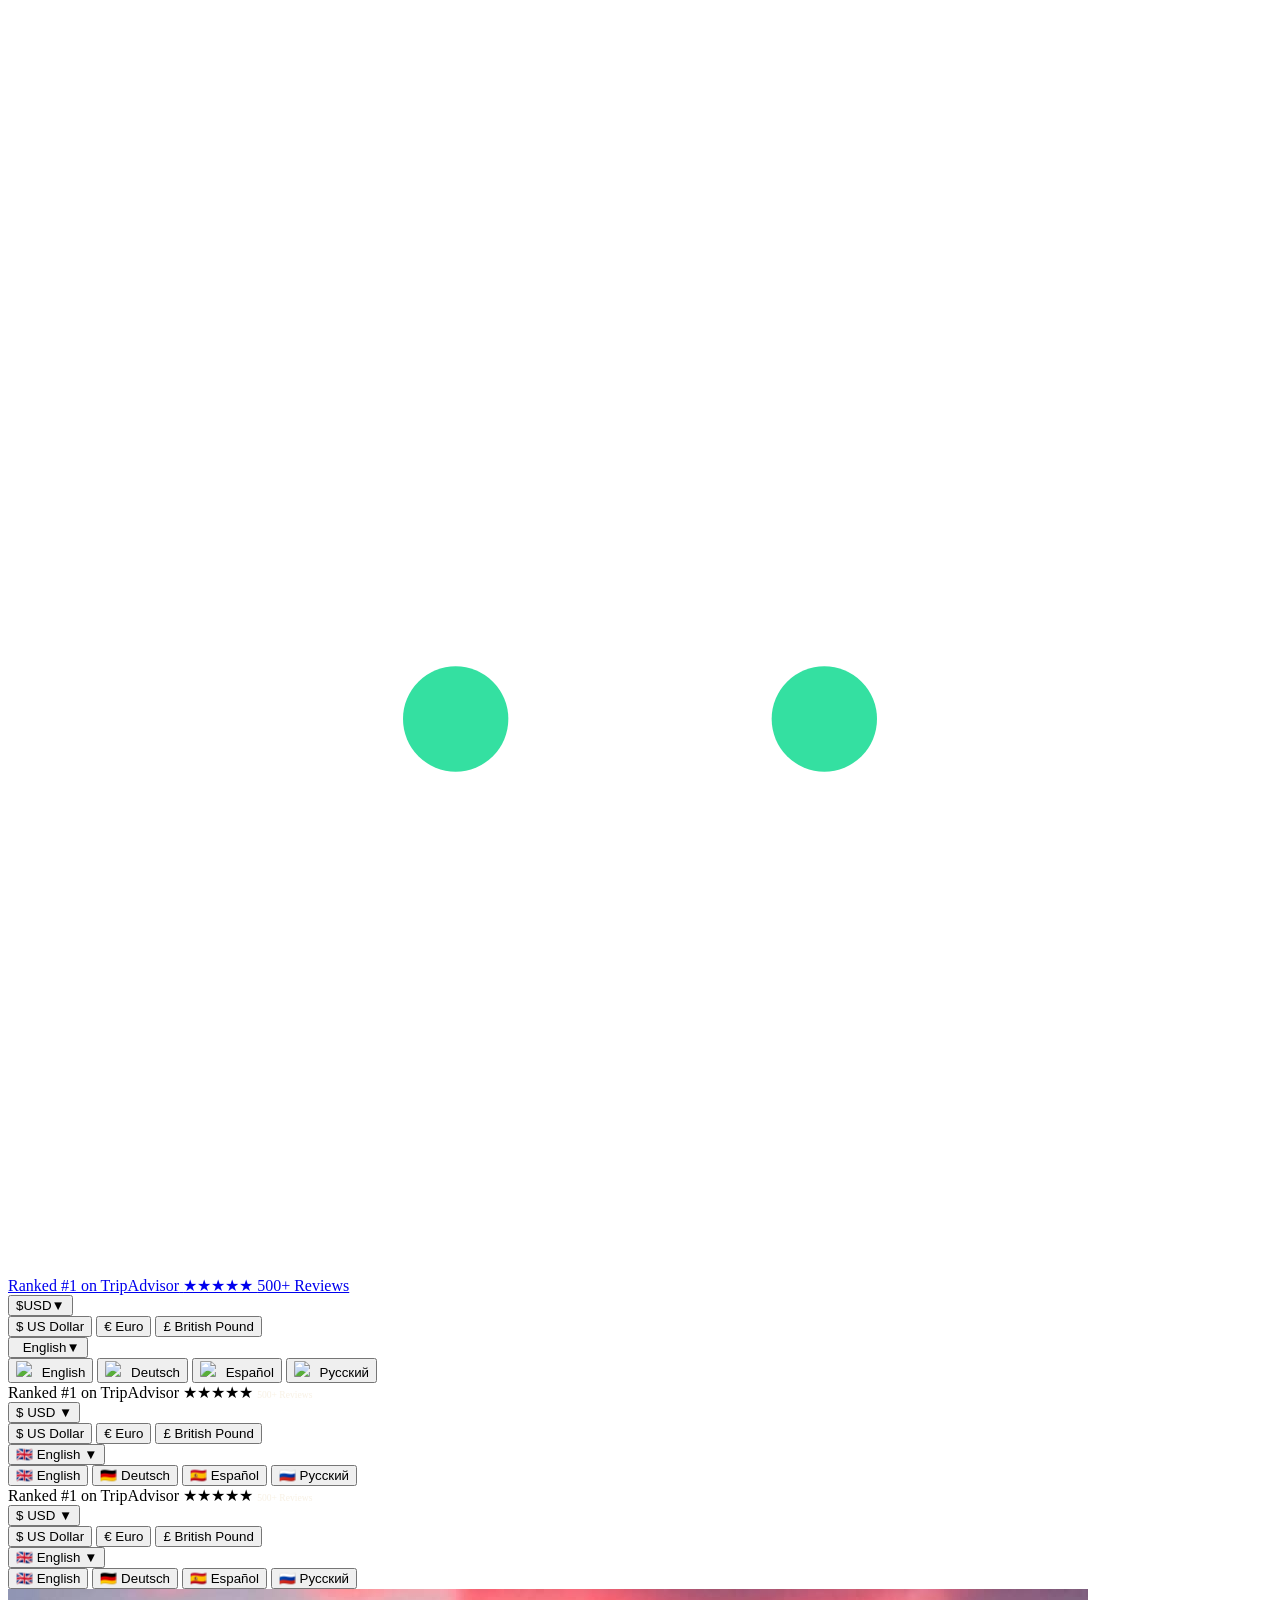
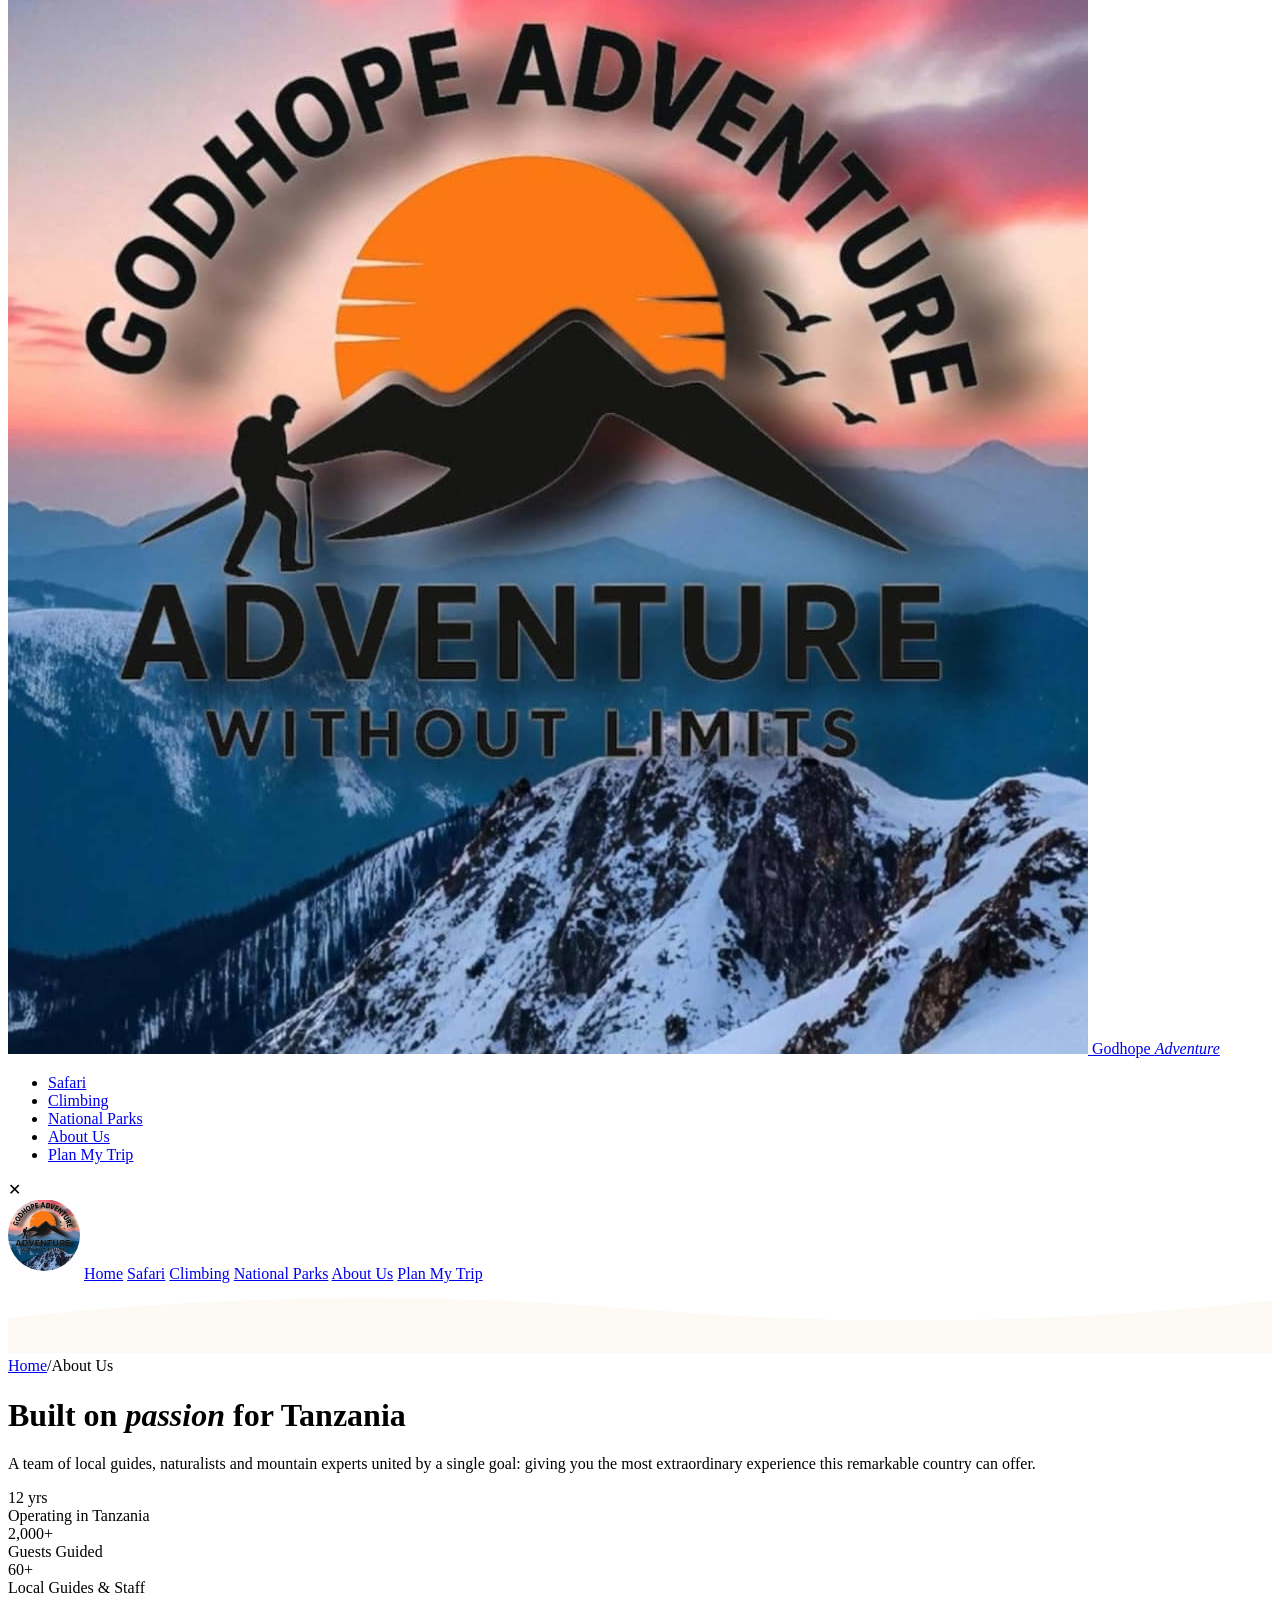
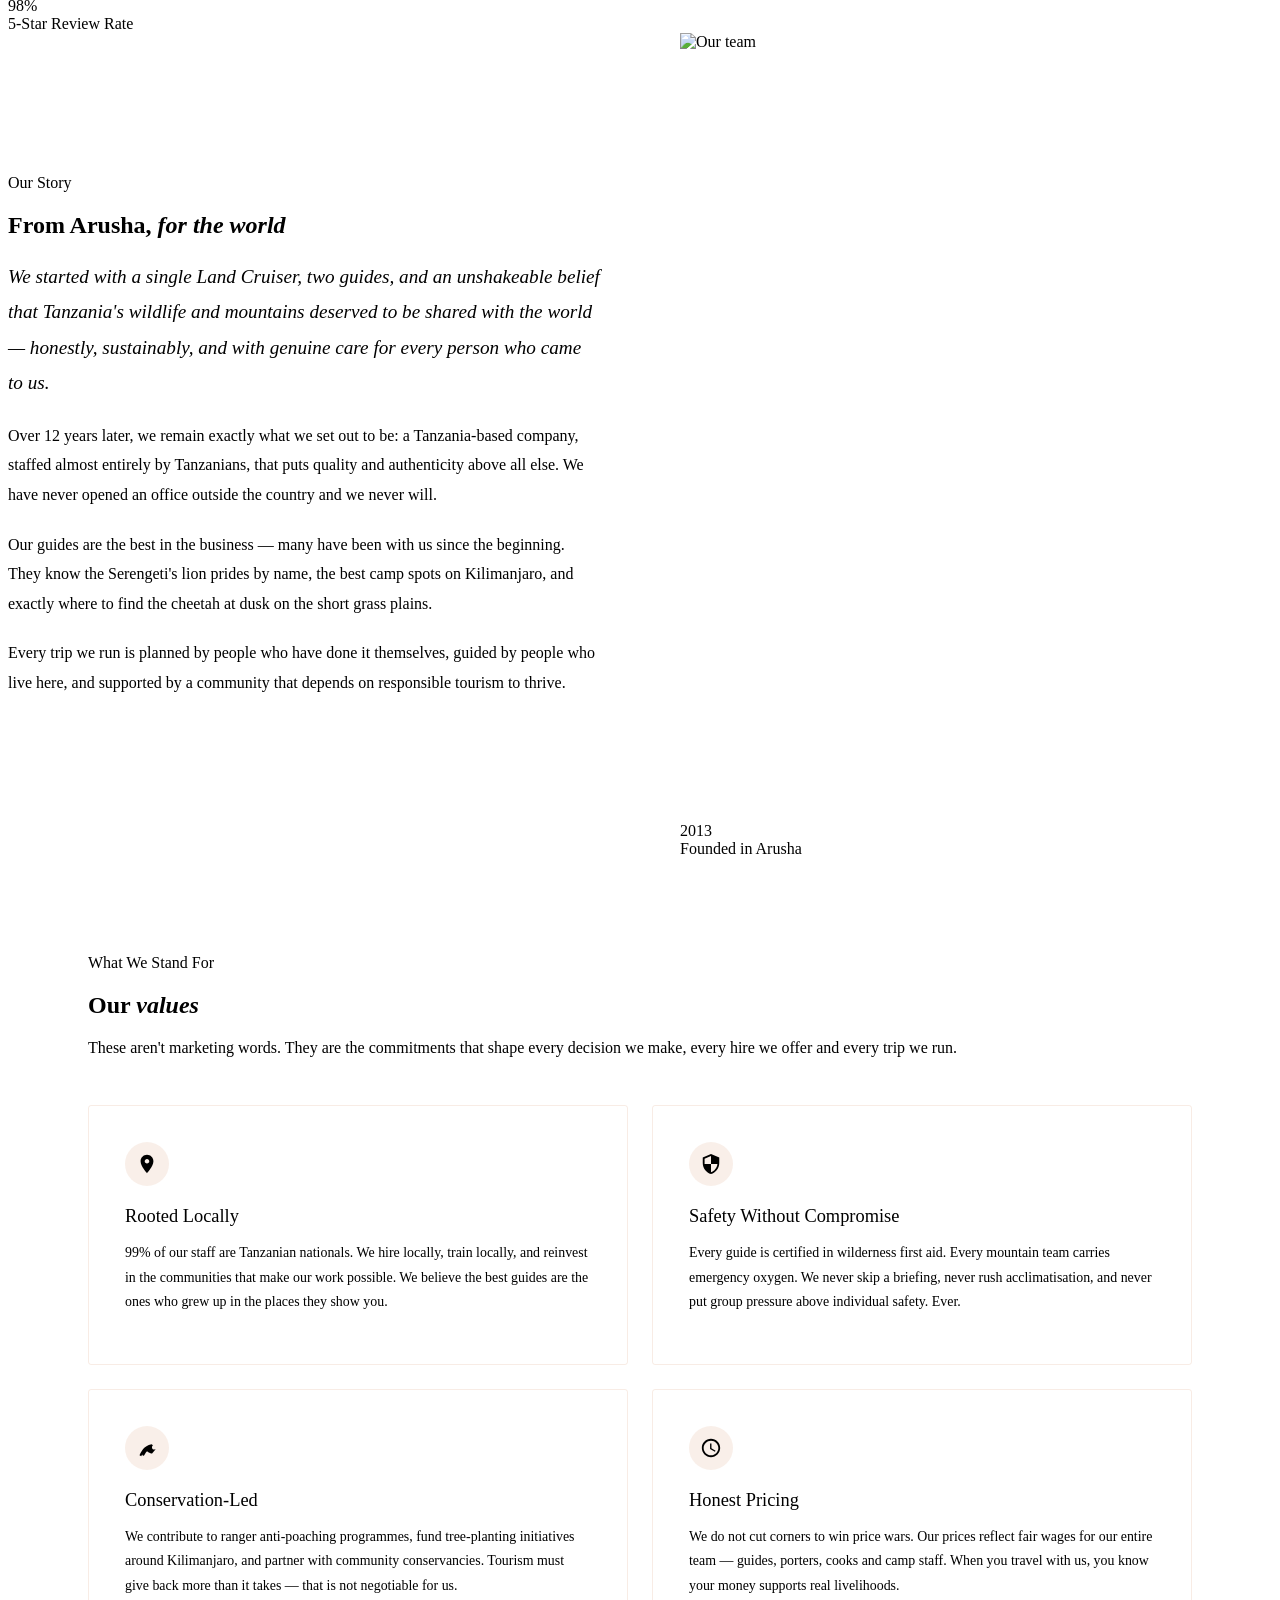
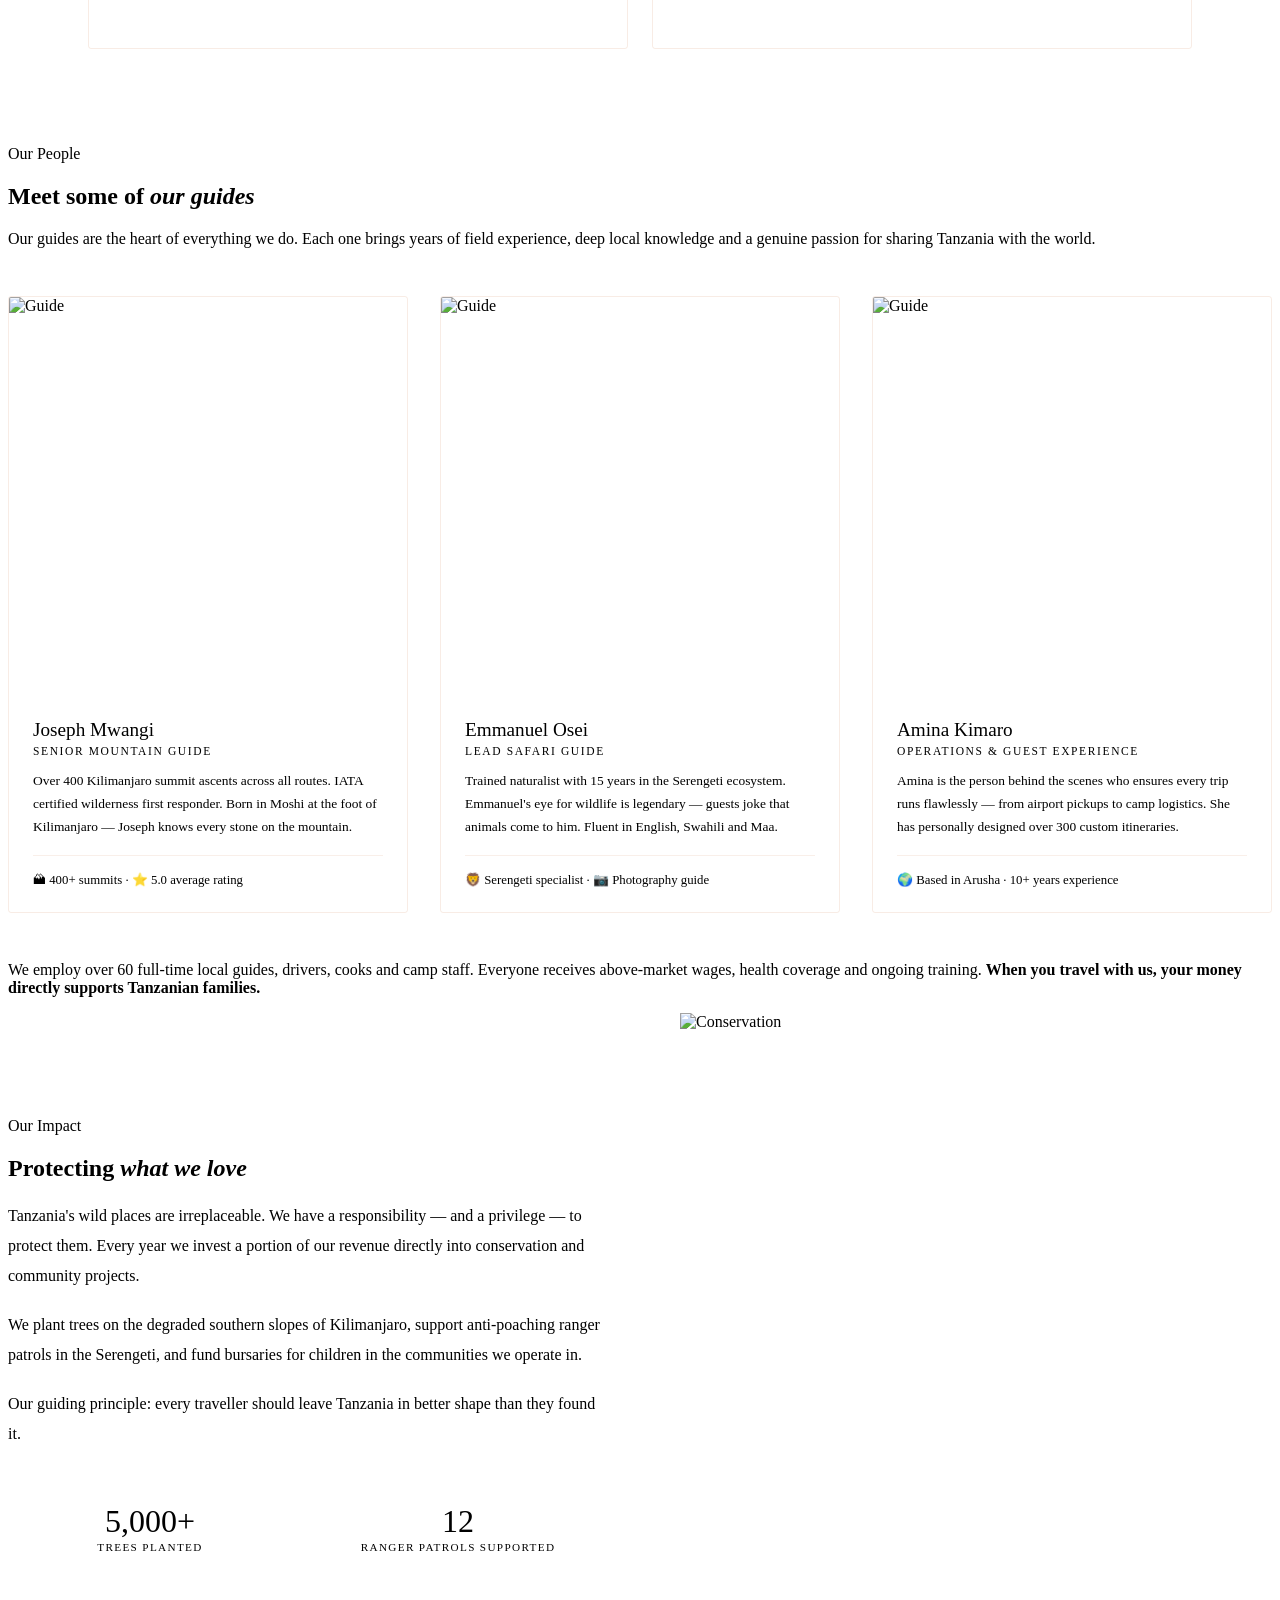
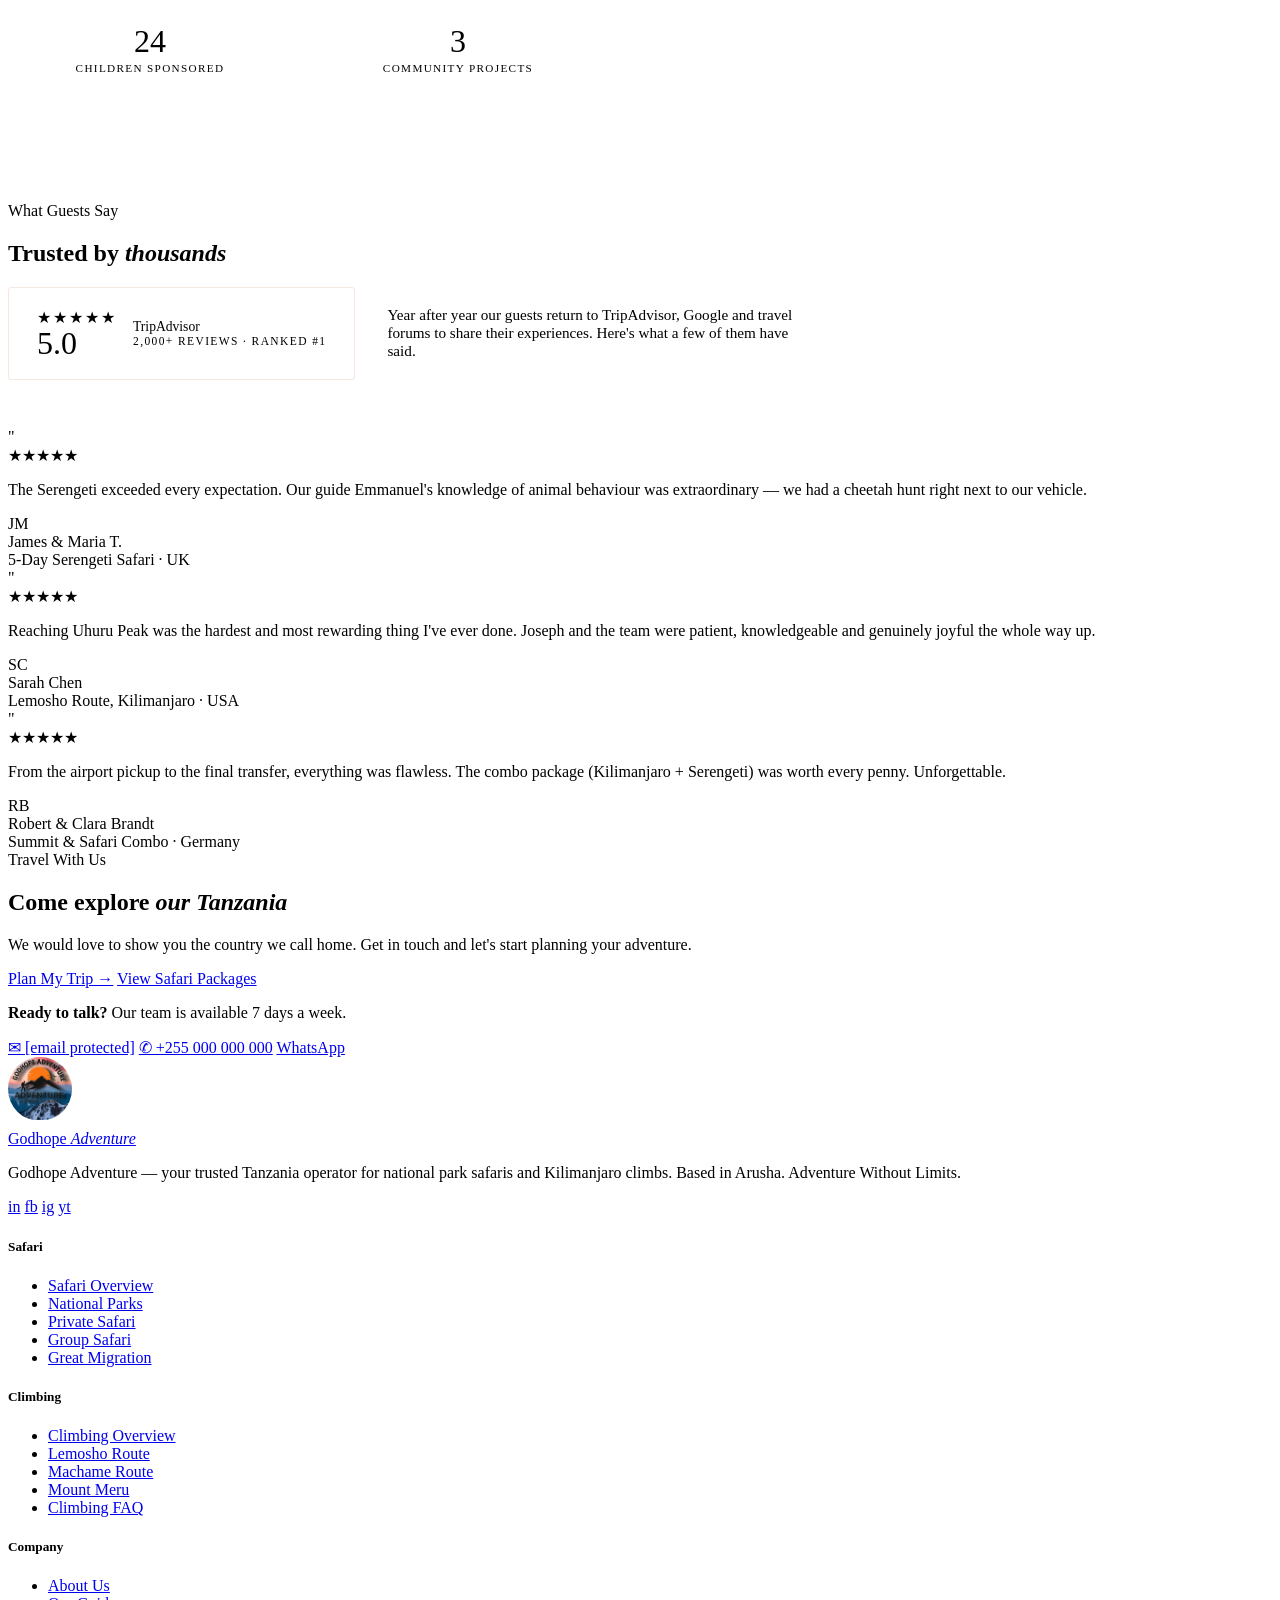
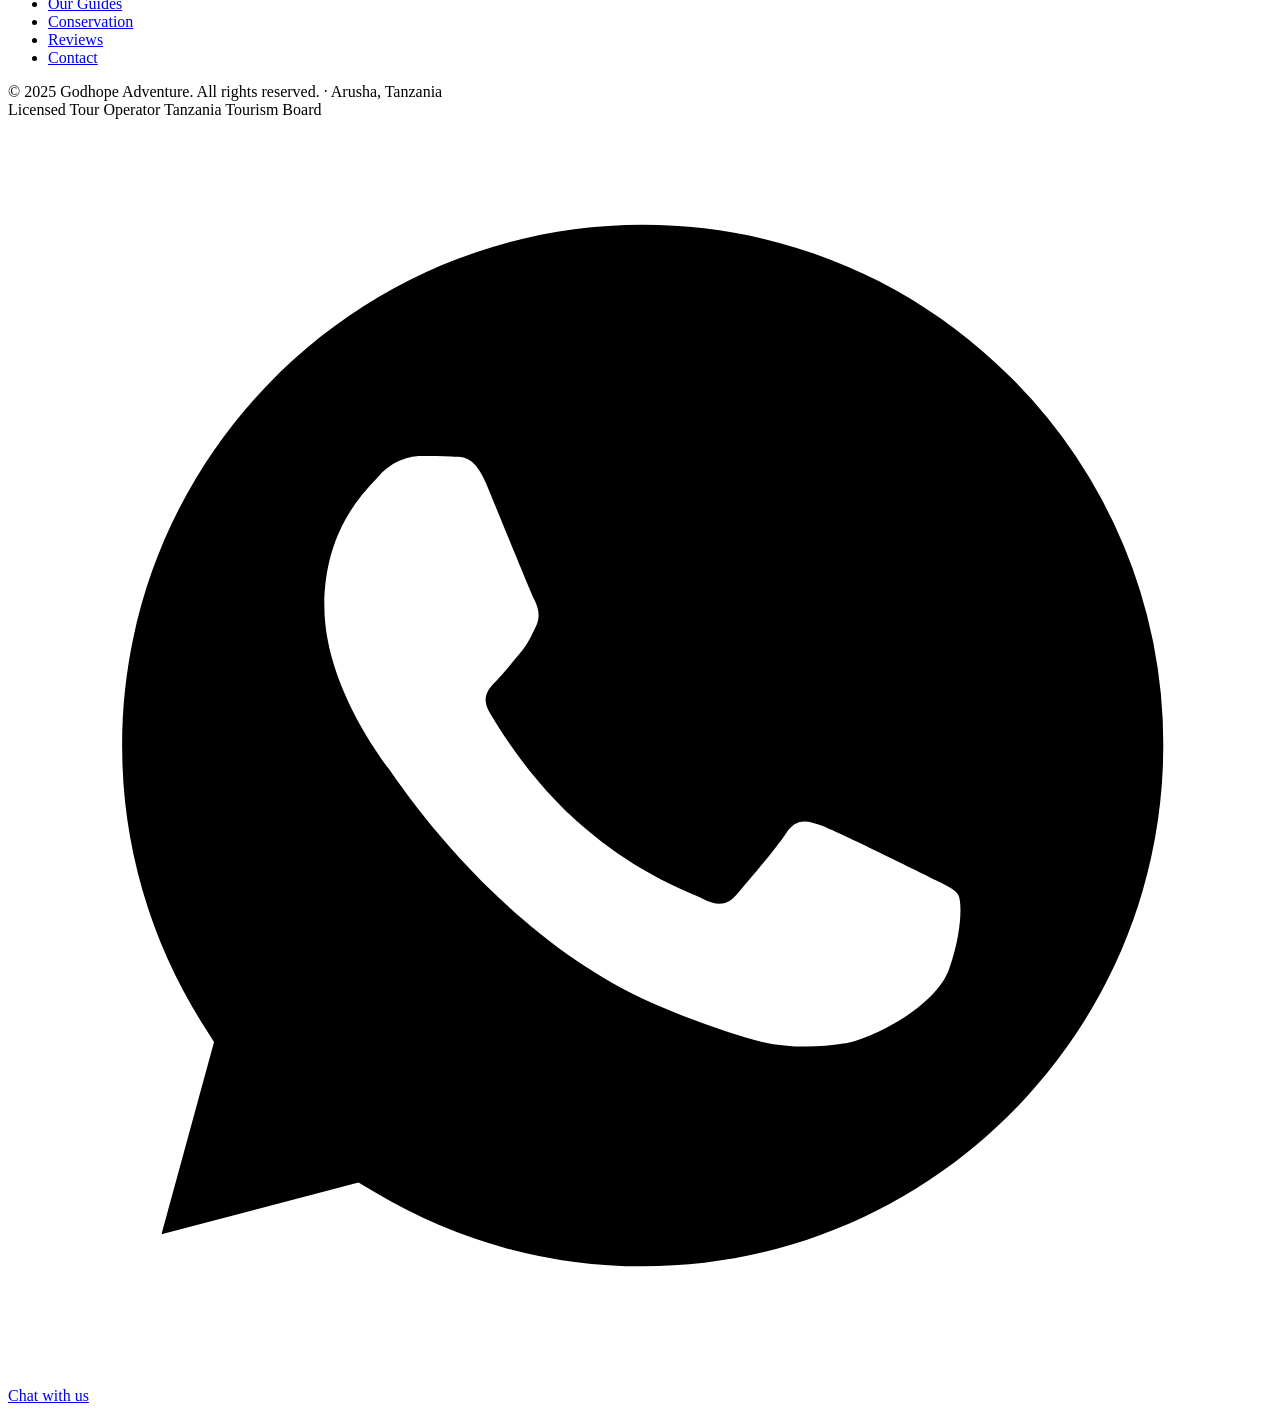
==== about.html @ 3a23388f "Add files via upload" ====
<!DOCTYPE html>
<html lang="en">
<head>
<meta charset="UTF-8">
<meta name="viewport" content="width=device-width, initial-scale=1.0">
<title>About Us | Godhope Adventure</title>
<link rel="preconnect" href="https://fonts.googleapis.com">
<link href="https://fonts.googleapis.com/css2?family=Playfair+Display:ital,wght@0,400;0,500;1,400;1,500&family=Jost:wght@300;400;500&display=swap" rel="stylesheet">
<link rel="stylesheet" href="style.css">
<style>
/* Story section */
.story-section { background: var(--warm-white); }
.story-grid { display: grid; grid-template-columns: 1fr 1fr; gap: 5rem; align-items: center; }
.story-text p { font-size: 1rem; color: var(--text-mid); line-height: 1.85; margin-bottom: 1.25rem; }
.story-text p:first-child { font-family: var(--serif); font-size: 1.2rem; font-style: italic; color: var(--clay); }

/* Team */
.team-section { background: var(--sand-light); }
.team-grid { display: grid; grid-template-columns: repeat(3, 1fr); gap: 2rem; margin-top: 3rem; }
.team-card { background: var(--warm-white); border: 1px solid rgba(196,98,45,0.12); border-radius: 3px; overflow: hidden; }
.team-card-img { aspect-ratio: 1; overflow: hidden; }
.team-card-img img { width: 100%; height: 100%; object-fit: cover; transition: transform 0.5s; display: block; }
.team-card:hover .team-card-img img { transform: scale(1.05); }
.team-card-body { padding: 1.5rem; }
.team-name { font-family: var(--serif); font-size: 1.2rem; color: var(--bark); margin-bottom: 0.25rem; }
.team-role { font-size: 0.72rem; letter-spacing: 0.14em; text-transform: uppercase; color: var(--terra); margin-bottom: 0.75rem; }
.team-desc { font-size: 0.84rem; color: var(--text-muted); line-height: 1.7; }
.team-detail { margin-top: 1rem; padding-top: 1rem; border-top: 1px solid rgba(196,98,45,0.1); font-size: 0.8rem; color: var(--text-faint); }

/* Values */
.values-section { background: var(--sand); padding: 6rem 5rem; }
.values-grid { display: grid; grid-template-columns: repeat(2, 1fr); gap: 1.5rem; margin-top: 3rem; }
.value-card { background: var(--warm-white); border: 1px solid rgba(196,98,45,0.12); padding: 2.25rem; border-radius: 3px; transition: background 0.25s; }
.value-card:hover { background: rgba(242,228,203,0.4); }
.value-icon { width: 44px; height: 44px; background: rgba(196,98,45,0.1); border-radius: 50%; display: flex; align-items: center; justify-content: center; margin-bottom: 1.25rem; }
.value-icon svg { fill: var(--terra); width: 22px; height: 22px; }
.value-title { font-family: var(--serif); font-size: 1.15rem; color: var(--bark); margin-bottom: 0.6rem; }
.value-text { font-size: 0.87rem; color: var(--text-muted); line-height: 1.75; }

/* Conservation */
.conservation-section { background: var(--warm-white); }
.conservation-grid { display: grid; grid-template-columns: 1fr 1fr; gap: 5rem; align-items: center; }
.conservation-stats { display: grid; grid-template-columns: 1fr 1fr; gap: 1.5rem; margin-top: 2rem; }
.con-stat { background: var(--sand); padding: 1.5rem; text-align: center; border-radius: 3px; }
.con-stat-n { font-family: var(--serif); font-size: 2rem; color: var(--terra); line-height: 1; }
.con-stat-l { font-size: 0.7rem; letter-spacing: 0.12em; text-transform: uppercase; color: var(--text-muted); margin-top: 0.3rem; }

/* Reviews */
.reviews-section { background: var(--sand-light); }
.reviews-header { display: flex; align-items: center; gap: 2rem; margin-bottom: 3rem; flex-wrap: wrap; }
.ta-badge { background: var(--warm-white); border: 1px solid rgba(196,98,45,0.15); padding: 1.25rem 1.75rem; display: flex; align-items: center; gap: 1rem; border-radius: 3px; }
.ta-score { font-family: var(--serif); font-size: 2rem; color: var(--terra); line-height: 1; }
.ta-label { font-size: 0.72rem; letter-spacing: 0.12em; text-transform: uppercase; color: var(--text-muted); }
.ta-stars { color: var(--amber); font-size: 1rem; letter-spacing: 2px; }

@media (max-width: 960px) {
  .story-grid, .conservation-grid { grid-template-columns: 1fr; gap: 3rem; }
  .team-grid { grid-template-columns: 1fr; }
  .values-grid { grid-template-columns: 1fr; }
  .conservation-stats { grid-template-columns: 1fr 1fr; }
  .values-section { padding: 4rem 1.5rem; }
}
</style>
</head>
<body>
<!-- TOPBAR -->
<div class="topbar-strip" id="topbar">
  <a href="https://www.tripadvisor.com" target="_blank" class="ta-badge-top">
    <div class="ta-owl">
      <svg viewBox="0 0 24 24" fill="none"><ellipse cx="8.5" cy="13.5" rx="2.5" ry="2.5" fill="#fff"/><ellipse cx="15.5" cy="13.5" rx="2.5" ry="2.5" fill="#fff"/><path d="M4 10C4 7 6 5 8.5 5C10 5 11.2 5.6 12 6.6C12.8 5.6 14 5 15.5 5C18 5 20 7 20 10" stroke="#fff" stroke-width="1.5" fill="none"/><circle cx="8.5" cy="13.5" r="1" fill="#34E0A1"/><circle cx="15.5" cy="13.5" r="1" fill="#34E0A1"/></svg>
    </div>
    <div class="ta-text-top">
      <span class="ta-rank">Ranked #1 on TripAdvisor</span>
      <span class="ta-stars-top">&#9733;&#9733;&#9733;&#9733;&#9733; <span class="ta-reviews-count">500+ Reviews</span></span>
    </div>
  </a>
  <div class="topbar-right">
    <div class="tb-dropdown" id="curr-dd">
      <button class="tb-trigger" onclick="toggleDD('curr-dd',event)">
        <span id="curr-symbol">$</span><span id="curr-label">USD</span><span class="tb-caret">&#9660;</span>
      </button>
      <div class="tb-menu">
        <button class="tb-menu-item active" data-code="USD" onclick="setCurrency('USD',event)"><span class="tb-symbol">$</span> US Dollar</button>
        <button class="tb-menu-item" data-code="EUR" onclick="setCurrency('EUR',event)"><span class="tb-symbol">&#8364;</span> Euro</button>
        <button class="tb-menu-item" data-code="GBP" onclick="setCurrency('GBP',event)"><span class="tb-symbol">&#163;</span> British Pound</button>
      </div>
    </div>
    <div class="tb-divider"></div>
    <div class="tb-dropdown" id="lang-dd">
      <button class="tb-trigger" onclick="toggleDD('lang-dd',event)">
        <img id="lang-flag-img" src="https://flagcdn.com/20x15/gb.png" alt="" style="height:12px;border-radius:1px;vertical-align:middle;margin-right:3px;">
        <span id="lang-label">English</span><span class="tb-caret">&#9660;</span>
      </button>
      <div class="tb-menu" style="min-width:148px;right:0;left:auto;">
        <button class="tb-menu-item active" data-code="en" onclick="setLang('en',event)"><img src="https://flagcdn.com/20x15/gb.png" style="height:11px;border-radius:1px;margin-right:6px;"> English</button>
        <button class="tb-menu-item" data-code="de" onclick="setLang('de',event)"><img src="https://flagcdn.com/20x15/de.png" style="height:11px;border-radius:1px;margin-right:6px;"> Deutsch</button>
        <button class="tb-menu-item" data-code="es" onclick="setLang('es',event)"><img src="https://flagcdn.com/20x15/es.png" style="height:11px;border-radius:1px;margin-right:6px;"> Espa&#241;ol</button>
        <button class="tb-menu-item" data-code="ru" onclick="setLang('ru',event)"><img src="https://flagcdn.com/20x15/ru.png" style="height:11px;border-radius:1px;margin-right:6px;"> &#1056;&#1091;&#1089;&#1089;&#1082;&#1080;&#1081;</button>
      </div>
    </div>
  </div>
</div>
    <div class="ta-text-top">
      <span class="ta-rank">Ranked #1 on TripAdvisor</span>
      <span class="ta-stars-top">&#9733;&#9733;&#9733;&#9733;&#9733; <span class="ta-reviews-count" style="color:rgba(242,228,203,0.5);font-size:0.6rem">500+ Reviews</span></span>
    </div>
  </a>

  <!-- Right: Currency + Language -->
  <div class="topbar-right">

    <!-- Currency -->
    <div class="tb-dropdown" id="curr-dd">
      <button class="tb-trigger" onclick="toggleDD('curr-dd', event)">
        <span id="curr-symbol">$</span>
        <span id="curr-label">USD</span>
        <span class="tb-caret">&#9660;</span>
      </button>
      <div class="tb-menu">
        <button class="tb-menu-item active" data-code="USD" onclick="setCurrency('USD', event)">
          <span class="tb-symbol">$</span> US Dollar
        </button>
        <button class="tb-menu-item" data-code="EUR" onclick="setCurrency('EUR', event)">
          <span class="tb-symbol">&#8364;</span> Euro
        </button>
        <button class="tb-menu-item" data-code="GBP" onclick="setCurrency('GBP', event)">
          <span class="tb-symbol">&#163;</span> British Pound
        </button>
      </div>
    </div>

    <div class="tb-divider"></div>

    <!-- Language -->
    <div class="tb-dropdown" id="lang-dd">
      <button class="tb-trigger" onclick="toggleDD('lang-dd', event)">
        <span id="lang-flag">&#127468;&#127463;</span>
        <span id="lang-label">English</span>
        <span class="tb-caret">&#9660;</span>
      </button>
      <div class="tb-menu" style="min-width:160px;">
        <button class="tb-menu-item active" data-code="en" onclick="setLang('en','English','&#127468;&#127463;',event)">
          <span class="tb-flag">&#127468;&#127463;</span> English
        </button>
        <button class="tb-menu-item" data-code="de" onclick="setLang('de','Deutsch','&#127465;&#127466;',event)">
          <span class="tb-flag">&#127465;&#127466;</span> Deutsch
        </button>
        <button class="tb-menu-item" data-code="es" onclick="setLang('es','Espa&#241;ol','&#127466;&#127480;',event)">
          <span class="tb-flag">&#127466;&#127480;</span> Espa&#241;ol
        </button>
        <button class="tb-menu-item" data-code="ru" onclick="setLang('ru','&#1056;&#1091;&#1089;&#1089;&#1082;&#1080;&#1081;','&#127479;&#127482;',event)">
          <span class="tb-flag">&#127479;&#127482;</span> &#1056;&#1091;&#1089;&#1089;&#1082;&#1080;&#1081;
        </button>
      </div>
    </div>

  </div>
</div>

    <div class="ta-text-top">
      <span class="ta-rank">Ranked #1 on TripAdvisor</span>
      <span class="ta-stars-top">★★★★★ <span style="color:rgba(242,228,203,0.5);font-size:0.6rem">500+ Reviews</span></span>
    </div>
  </a>

  <!-- Right side: Currency + Language -->
  <div class="topbar-right">

    <!-- Currency Selector -->
    <div class="tb-dropdown" id="curr-dd">
      <button class="tb-trigger" onclick="toggleDD('curr-dd')">
        <span id="curr-symbol">$</span>
        <span id="curr-label">USD</span>
        <span class="tb-caret">▼</span>
      </button>
      <div class="tb-menu">
        <button class="tb-menu-item active" onclick="setCurrency('USD','$','USD')">
          <span class="tb-symbol">$</span> US Dollar
        </button>
        <button class="tb-menu-item" onclick="setCurrency('EUR','€','EUR')">
          <span class="tb-symbol">€</span> Euro
        </button>
        <button class="tb-menu-item" onclick="setCurrency('GBP','£','GBP')">
          <span class="tb-symbol">£</span> British Pound
        </button>
      </div>
    </div>

    <div class="tb-divider"></div>

    <!-- Language Selector -->
    <div class="tb-dropdown" id="lang-dd">
      <button class="tb-trigger" onclick="toggleDD('lang-dd')">
        <span class="tb-flag" id="lang-flag">🇬🇧</span>
        <span id="lang-label">English</span>
        <span class="tb-caret">▼</span>
      </button>
      <div class="tb-menu">
        <button class="tb-menu-item active" onclick="setLang('en','English','🇬🇧')">
          <span class="tb-flag">🇬🇧</span> English
        </button>
        <button class="tb-menu-item" onclick="setLang('de','Deutsch','🇩🇪')">
          <span class="tb-flag">🇩🇪</span> Deutsch
        </button>
        <button class="tb-menu-item" onclick="setLang('es','Español','🇪🇸')">
          <span class="tb-flag">🇪🇸</span> Español
        </button>
        <button class="tb-menu-item" onclick="setLang('ru','Русский','🇷🇺')">
          <span class="tb-flag">🇷🇺</span> Русский
        </button>
      </div>
    </div>

  </div>
</div>

<nav id="nav" class="solid">
  <a href="index.html" class="nav-logo">
    <img src="logo.jpg" alt="Godhope Adventure" class="nav-logo-img">
    <span class="nav-logo-text">Godhope <em>Adventure</em></span>
  </a>
  <ul class="nav-links">
    <li><a href="safari.html" id="nav-link-safari">Safari</a></li>
    <li><a href="climbing.html" id="mob-link-climbing">Climbing</a></li>
    <li><a href="national-parks.html" id="nav-link-parks">National Parks</a></li>
    <li><a href="about.html" id="nav-link-about" class="active">About Us</a></li>
    <li><a href="contact.html" class="nav-cta" id="nav-link-cta">Plan My Trip</a></li>
  </ul>
  <div class="hamburger" id="ham"><span></span><span></span><span></span></div>
</nav>
<div class="mobile-nav" id="mob-nav">
  <div class="mobile-nav-close" id="mob-close">&#10005;</div>
  <img src="logo.jpg" alt="Godhope Adventure" style="width:72px;height:72px;object-fit:contain;border-radius:50%;background:var(--bark);margin-bottom:0.5rem;">
  <a href="index.html">Home</a>
  <a href="safari.html" id="mob-link-safari">Safari</a>
  <a href="climbing.html">Climbing</a>
  <a href="national-parks.html" id="mob-link-parks">National Parks</a>
  <a href="about.html" id="mob-link-about">About Us</a>
  <a href="contact.html" id="mob-link-cta">Plan My Trip</a>
</div>

<!-- PAGE HERO -->
<div class="page-hero" id="about">
  <div class="page-hero-bg" style="background-image: url('https://images.unsplash.com/photo-1547471080-7cc2caa01a7e?w=1600&q=85');"></div>
  <div class="page-hero-overlay"></div>
  <div class="page-hero-arch"><svg viewBox="0 0 1440 80" preserveAspectRatio="none"><path d="M0,80 L0,40 Q360,0 720,30 Q1080,60 1440,20 L1440,80 Z" fill="#FDFAF4"/></svg></div>
  <div class="page-hero-content rise d1">
    <div class="breadcrumb"><a href="index.html">Home</a><span>/</span>About Us</div>
    <h1>Built on <em>passion</em> for Tanzania</h1>
    <p>A team of local guides, naturalists and mountain experts united by a single goal: giving you the most extraordinary experience this remarkable country can offer.</p>
  </div>
</div>

<!-- STATS -->
<div class="stats-band">
  <div class="stats-inner">
    <div class="stat-item"><div class="stat-n">12 yrs</div><div class="stat-l">Operating in Tanzania</div></div>
    <div class="stat-item"><div class="stat-n">2,000+</div><div class="stat-l">Guests Guided</div></div>
    <div class="stat-item"><div class="stat-n">60+</div><div class="stat-l">Local Guides &amp; Staff</div></div>
    <div class="stat-item"><div class="stat-n">98%</div><div class="stat-l">5-Star Review Rate</div></div>
  </div>
</div>

<!-- STORY -->
<section class="story-section">
  <div class="container">
    <div class="story-grid">
      <div>
        <div class="section-eyebrow">Our Story</div>
        <h2 class="section-h2">From Arusha, <em>for the world</em></h2>
        <div class="ruled-line"></div>
        <div class="story-text">
          <p>We started with a single Land Cruiser, two guides, and an unshakeable belief that Tanzania's wildlife and mountains deserved to be shared with the world — honestly, sustainably, and with genuine care for every person who came to us.</p>
          <p>Over 12 years later, we remain exactly what we set out to be: a Tanzania-based company, staffed almost entirely by Tanzanians, that puts quality and authenticity above all else. We have never opened an office outside the country and we never will.</p>
          <p>Our guides are the best in the business — many have been with us since the beginning. They know the Serengeti's lion prides by name, the best camp spots on Kilimanjaro, and exactly where to find the cheetah at dusk on the short grass plains.</p>
          <p>Every trip we run is planned by people who have done it themselves, guided by people who live here, and supported by a community that depends on responsible tourism to thrive.</p>
        </div>
      </div>
      <div class="split-visual">
        <div class="split-img-frame" style="aspect-ratio: 3/4;">
          <img src="https://images.unsplash.com/photo-1486591038519-6e719f5f6a05?w=800&q=80" alt="Our team" loading="lazy">
        </div>
        <div class="split-float">
          <div class="n">2013</div>
          <div class="l">Founded in Arusha</div>
        </div>
      </div>
    </div>
  </div>
</section>

<!-- VALUES -->
<section class="values-section" id="values">
  <div class="container">
    <div class="section-eyebrow">What We Stand For</div>
    <h2 class="section-h2">Our <em>values</em></h2>
    <p class="section-lead">These aren't marketing words. They are the commitments that shape every decision we make, every hire we offer and every trip we run.</p>
    <div class="values-grid">
      <div class="value-card">
        <div class="value-icon"><svg viewBox="0 0 24 24"><path d="M12 2C8.13 2 5 5.13 5 9c0 5.25 7 13 7 13s7-7.75 7-13c0-3.87-3.13-7-7-7zm0 9.5c-1.38 0-2.5-1.12-2.5-2.5s1.12-2.5 2.5-2.5 2.5 1.12 2.5 2.5-1.12 2.5-2.5 2.5z"/></svg></div>
        <div class="value-title">Rooted Locally</div>
        <p class="value-text">99% of our staff are Tanzanian nationals. We hire locally, train locally, and reinvest in the communities that make our work possible. We believe the best guides are the ones who grew up in the places they show you.</p>
      </div>
      <div class="value-card">
        <div class="value-icon"><svg viewBox="0 0 24 24"><path d="M12 1L3 5v6c0 5.55 3.84 10.74 9 12 5.16-1.26 9-6.45 9-12V5l-9-4zm0 10.99h7c-.53 4.12-3.28 7.79-7 8.94V12H5V6.3l7-3.11v8.8z"/></svg></div>
        <div class="value-title">Safety Without Compromise</div>
        <p class="value-text">Every guide is certified in wilderness first aid. Every mountain team carries emergency oxygen. We never skip a briefing, never rush acclimatisation, and never put group pressure above individual safety. Ever.</p>
      </div>
      <div class="value-card">
        <div class="value-icon"><svg viewBox="0 0 24 24"><path d="M17 8C8 10 5.9 16.17 3.82 19.82L5.71 21l1-1.9C7 20.08 7.64 20.5 8 20.5c.5 0 1-.43 1.5-1.43.67-1.27 1.27-2.5 2-3.07.96-.76 1.72.42 2.5 1 1 .72 1.5.5 2.5 1 1 .5 1.5-.5 2-1 1.5-2 3-4 3-4s-3 2-4-1c-.5-1.5 1-3 1-3z"/></svg></div>
        <div class="value-title">Conservation-Led</div>
        <p class="value-text">We contribute to ranger anti-poaching programmes, fund tree-planting initiatives around Kilimanjaro, and partner with community conservancies. Tourism must give back more than it takes — that is not negotiable for us.</p>
      </div>
      <div class="value-card">
        <div class="value-icon"><svg viewBox="0 0 24 24"><path d="M11.99 2C6.47 2 2 6.48 2 12s4.47 10 9.99 10C17.52 22 22 17.52 22 12S17.52 2 11.99 2zM12 20c-4.42 0-8-3.58-8-8s3.58-8 8-8 8 3.58 8 8-3.58 8-8 8zm.5-13H11v6l5.25 3.15.75-1.23-4.5-2.67V7z"/></svg></div>
        <div class="value-title">Honest Pricing</div>
        <p class="value-text">We do not cut corners to win price wars. Our prices reflect fair wages for our entire team — guides, porters, cooks and camp staff. When you travel with us, you know your money supports real livelihoods.</p>
      </div>
    </div>
  </div>
</section>

<!-- TEAM -->
<section class="team-section" id="team">
  <div class="container">
    <div class="section-eyebrow">Our People</div>
    <h2 class="section-h2">Meet some of <em>our guides</em></h2>
    <p class="section-lead">Our guides are the heart of everything we do. Each one brings years of field experience, deep local knowledge and a genuine passion for sharing Tanzania with the world.</p>
    <div class="team-grid">
      <div class="team-card">
        <div class="team-card-img">
          <img src="https://images.unsplash.com/photo-1506794778202-cad84cf45f1d?w=500&q=80" alt="Guide" loading="lazy">
        </div>
        <div class="team-card-body">
          <div class="team-name">Joseph Mwangi</div>
          <div class="team-role">Senior Mountain Guide</div>
          <p class="team-desc">Over 400 Kilimanjaro summit ascents across all routes. IATA certified wilderness first responder. Born in Moshi at the foot of Kilimanjaro — Joseph knows every stone on the mountain.</p>
          <div class="team-detail">🏔 400+ summits · ⭐ 5.0 average rating</div>
        </div>
      </div>
      <div class="team-card">
        <div class="team-card-img">
          <img src="https://images.unsplash.com/photo-1507003211169-0a1dd7228f2d?w=500&q=80" alt="Guide" loading="lazy">
        </div>
        <div class="team-card-body">
          <div class="team-name">Emmanuel Osei</div>
          <div class="team-role">Lead Safari Guide</div>
          <p class="team-desc">Trained naturalist with 15 years in the Serengeti ecosystem. Emmanuel's eye for wildlife is legendary — guests joke that animals come to him. Fluent in English, Swahili and Maa.</p>
          <div class="team-detail">🦁 Serengeti specialist · 📷 Photography guide</div>
        </div>
      </div>
      <div class="team-card">
        <div class="team-card-img">
          <img src="https://images.unsplash.com/photo-1544005313-94ddf0286df2?w=500&q=80" alt="Guide" loading="lazy">
        </div>
        <div class="team-card-body">
          <div class="team-name">Amina Kimaro</div>
          <div class="team-role">Operations &amp; Guest Experience</div>
          <p class="team-desc">Amina is the person behind the scenes who ensures every trip runs flawlessly — from airport pickups to camp logistics. She has personally designed over 300 custom itineraries.</p>
          <div class="team-detail">🌍 Based in Arusha · 10+ years experience</div>
        </div>
      </div>
    </div>
    <div class="info-box" style="margin-top:3rem;">
      <p>We employ over 60 full-time local guides, drivers, cooks and camp staff. Everyone receives above-market wages, health coverage and ongoing training. <strong>When you travel with us, your money directly supports Tanzanian families.</strong></p>
    </div>
  </div>
</section>

<!-- CONSERVATION -->
<section class="conservation-section" id="conservation">
  <div class="container">
    <div class="conservation-grid">
      <div>
        <div class="section-eyebrow">Our Impact</div>
        <h2 class="section-h2">Protecting <em>what we love</em></h2>
        <div class="ruled-line"></div>
        <p style="font-size:1rem;color:var(--text-mid);line-height:1.85;margin-bottom:1.25rem;">Tanzania's wild places are irreplaceable. We have a responsibility — and a privilege — to protect them. Every year we invest a portion of our revenue directly into conservation and community projects.</p>
        <p style="font-size:1rem;color:var(--text-mid);line-height:1.85;margin-bottom:1.25rem;">We plant trees on the degraded southern slopes of Kilimanjaro, support anti-poaching ranger patrols in the Serengeti, and fund bursaries for children in the communities we operate in.</p>
        <p style="font-size:1rem;color:var(--text-mid);line-height:1.85;">Our guiding principle: every traveller should leave Tanzania in better shape than they found it.</p>
        <div class="conservation-stats">
          <div class="con-stat"><div class="con-stat-n">5,000+</div><div class="con-stat-l">Trees Planted</div></div>
          <div class="con-stat"><div class="con-stat-n">12</div><div class="con-stat-l">Ranger Patrols Supported</div></div>
          <div class="con-stat"><div class="con-stat-n">24</div><div class="con-stat-l">Children Sponsored</div></div>
          <div class="con-stat"><div class="con-stat-n">3</div><div class="con-stat-l">Community Projects</div></div>
        </div>
      </div>
      <div>
        <div class="split-img-frame" style="aspect-ratio:3/4;">
          <img src="https://images.unsplash.com/photo-1568111561564-08726a1563e1?w=800&q=80" alt="Conservation" loading="lazy">
        </div>
      </div>
    </div>
  </div>
</section>

<!-- REVIEWS -->
<section class="reviews-section" id="reviews">
  <div class="container">
    <div class="section-eyebrow">What Guests Say</div>
    <h2 class="section-h2">Trusted by <em>thousands</em></h2>
    <div class="reviews-header">
      <div class="ta-badge">
        <div>
          <div class="ta-stars">★★★★★</div>
          <div class="ta-score">5.0</div>
        </div>
        <div>
          <div style="font-size:0.85rem;color:var(--bark);font-weight:500;">TripAdvisor</div>
          <div class="ta-label">2,000+ Reviews · Ranked #1</div>
        </div>
      </div>
      <p style="font-size:0.95rem;color:var(--text-muted);max-width:420px;">Year after year our guests return to TripAdvisor, Google and travel forums to share their experiences. Here's what a few of them have said.</p>
    </div>
    <div class="grid-3">
      <div class="testi-card">
        <div class="testi-q">"</div>
        <div class="testi-stars">★★★★★</div>
        <p class="testi-text">The Serengeti exceeded every expectation. Our guide Emmanuel's knowledge of animal behaviour was extraordinary — we had a cheetah hunt right next to our vehicle.</p>
        <div class="testi-author"><div class="testi-av">JM</div><div><div class="testi-name">James &amp; Maria T.</div><div class="testi-trip">5-Day Serengeti Safari · UK</div></div></div>
      </div>
      <div class="testi-card">
        <div class="testi-q">"</div>
        <div class="testi-stars">★★★★★</div>
        <p class="testi-text">Reaching Uhuru Peak was the hardest and most rewarding thing I've ever done. Joseph and the team were patient, knowledgeable and genuinely joyful the whole way up.</p>
        <div class="testi-author"><div class="testi-av">SC</div><div><div class="testi-name">Sarah Chen</div><div class="testi-trip">Lemosho Route, Kilimanjaro · USA</div></div></div>
      </div>
      <div class="testi-card">
        <div class="testi-q">"</div>
        <div class="testi-stars">★★★★★</div>
        <p class="testi-text">From the airport pickup to the final transfer, everything was flawless. The combo package (Kilimanjaro + Serengeti) was worth every penny. Unforgettable.</p>
        <div class="testi-author"><div class="testi-av">RB</div><div><div class="testi-name">Robert &amp; Clara Brandt</div><div class="testi-trip">Summit &amp; Safari Combo · Germany</div></div></div>
      </div>
    </div>
  </div>
</section>

<!-- CTA -->
<section class="cta-section">
  <div class="cta-bg" style="background-image: url('https://images.unsplash.com/photo-1516426122078-c23e76319801?w=1600&q=80');"></div>
  <div class="cta-overlay"></div>
  <div class="cta-inner">
    <div class="cta-eyebrow">Travel With Us</div>
    <h2 class="cta-h2">Come explore <em>our Tanzania</em></h2>
    <p class="cta-p">We would love to show you the country we call home. Get in touch and let's start planning your adventure.</p>
    <div class="cta-btns">
      <a href="contact.html" class="btn-light" data-i18n="plan_trip">Plan My Trip →</a>
      <a href="safari.html" class="btn-outline-light" data-i18n="view_packages">View Safari Packages</a>
    </div>
  </div>
</section>




<div class="contact-strip">
  <p class="contact-strip-copy"><strong>Ready to talk?</strong> Our team is available 7 days a week.</p>
  <div class="contact-chips">
    <a href="/cdn-cgi/l/email-protection#abc3cec7c7c4ebd8caddcac5c5cacac5cfd8dec6c6c2df85c8c485dfd1" class="chip">&#9993; <span class="__cf_email__" data-cfemail="9df5f8f1f1f2ddeefcebfcf3f3fcfcf3f9eee8f0f0f4e9b3fef2b3e9e7">[email&#160;protected]</span></a>
    <a href="tel:+255000000000" class="chip">&#9990; +255 000 000 000</a>
    <a href="https://wa.me/255000000000" class="chip">WhatsApp</a>
  </div>
</div>
<footer>
  <div class="footer-top">
    <div>
      <a href="index.html" class="footer-logo footer-logo-img-wrap">
      <img src="logo.jpg" alt="Godhope Adventure" style="width:64px;height:64px;object-fit:contain;border-radius:50%;margin-bottom:0.6rem;display:block;">
      <span>Godhope <em style="font-style:italic;">Adventure</em></span>
    </a>
      <p class="footer-about"><span data-i18n="footer_about">Godhope Adventure — your trusted Tanzania operator for national park safaris and Kilimanjaro climbs. Based in Arusha. Adventure Without Limits.</span></p>
      <div class="footer-socials">
        <a href="#" class="soc">in</a>
        <a href="#" class="soc">fb</a>
        <a href="#" class="soc">ig</a>
        <a href="#" class="soc">yt</a>
      </div>
    </div>
    <div class="footer-col">
      <h5>Safari</h5>
      <ul>
        <li><a href="safari.html">Safari Overview</a></li>
        <li><a href="national-parks.html">National Parks</a></li>
        <li><a href="safari.html">Private Safari</a></li>
        <li><a href="safari.html">Group Safari</a></li>
        <li><a href="safari.html">Great Migration</a></li>
      </ul>
    </div>
    <div class="footer-col">
      <h5>Climbing</h5>
      <ul>
        <li><a href="climbing.html">Climbing Overview</a></li>
        <li><a href="climbing.html">Lemosho Route</a></li>
        <li><a href="climbing.html">Machame Route</a></li>
        <li><a href="climbing.html">Mount Meru</a></li>
        <li><a href="climbing.html">Climbing FAQ</a></li>
      </ul>
    </div>
    <div class="footer-col">
      <h5>Company</h5>
      <ul>
        <li><a href="about.html">About Us</a></li>
        <li><a href="about.html">Our Guides</a></li>
        <li><a href="about.html">Conservation</a></li>
        <li><a href="about.html">Reviews</a></li>
        <li><a href="contact.html">Contact</a></li>
      </ul>
    </div>
  </div>
  <div class="footer-bottom">
    <span>&copy; 2025 Godhope Adventure. All rights reserved. &middot; Arusha, Tanzania</span>
    <div class="footer-certs">
      <span class="cert">Licensed Tour Operator</span>
      <span class="cert">Tanzania Tourism Board</span>
    </div>
  </div>
</footer>
<a href="https://wa.me/255000000000" class="wa-float" target="_blank" aria-label="Chat on WhatsApp">
  <svg viewBox="0 0 24 24" xmlns="http://www.w3.org/2000/svg"><path d="M17.472 14.382c-.297-.149-1.758-.867-2.03-.967-.273-.099-.471-.148-.67.15-.197.297-.767.966-.94 1.164-.173.199-.347.223-.644.075-.297-.15-1.255-.463-2.39-1.475-.883-.788-1.48-1.761-1.653-2.059-.173-.297-.018-.458.13-.606.134-.133.298-.347.446-.52.149-.174.198-.298.298-.497.099-.198.05-.371-.025-.52-.075-.149-.669-1.612-.916-2.207-.242-.579-.487-.5-.669-.51-.173-.008-.371-.01-.57-.01-.198 0-.52.074-.792.372-.272.297-1.04 1.016-1.04 2.479 0 1.462 1.065 2.875 1.213 3.074.149.198 2.096 3.2 5.077 4.487.709.306 1.262.489 1.694.625.712.227 1.36.195 1.871.118.571-.085 1.758-.719 2.006-1.413.248-.694.248-1.289.173-1.413-.074-.124-.272-.198-.57-.347zm-5.421 7.403h-.004a9.87 9.87 0 01-5.031-1.378l-.361-.214-3.741.982.998-3.648-.235-.374a9.86 9.86 0 01-1.51-5.26c.001-5.45 4.436-9.884 9.888-9.884 2.64 0 5.122 1.03 6.988 2.898a9.825 9.825 0 012.893 6.994c-.003 5.45-4.437 9.884-9.885 9.884z"/></svg>
  <span class="wa-float-label">Chat with us</span>
</a>
<script data-cfasync="false" src="/cdn-cgi/scripts/5c5dd728/cloudflare-static/email-decode.min.js"></script><script>
(function(){
  var nav = document.getElementById('nav');
  if (!nav) return;
  if (!nav.classList.contains('solid')) {
    window.addEventListener('scroll', function(){
      nav.classList.toggle('scrolled', window.scrollY > 50);
    });
  }
  var ham = document.getElementById('ham');
  var mob = document.getElementById('mob-nav');
  var cls = document.getElementById('mob-close');
  if (ham && mob) {
    ham.addEventListener('click', function(){ mob.classList.add('open'); });
  }
  if (cls && mob) {
    cls.addEventListener('click', function(){ mob.classList.remove('open'); });
  }
  if (mob) {
    mob.querySelectorAll('a').forEach(function(a){
      a.addEventListener('click', function(){ mob.classList.remove('open'); });
    });
  }
})();
</script>
</body>
</html>
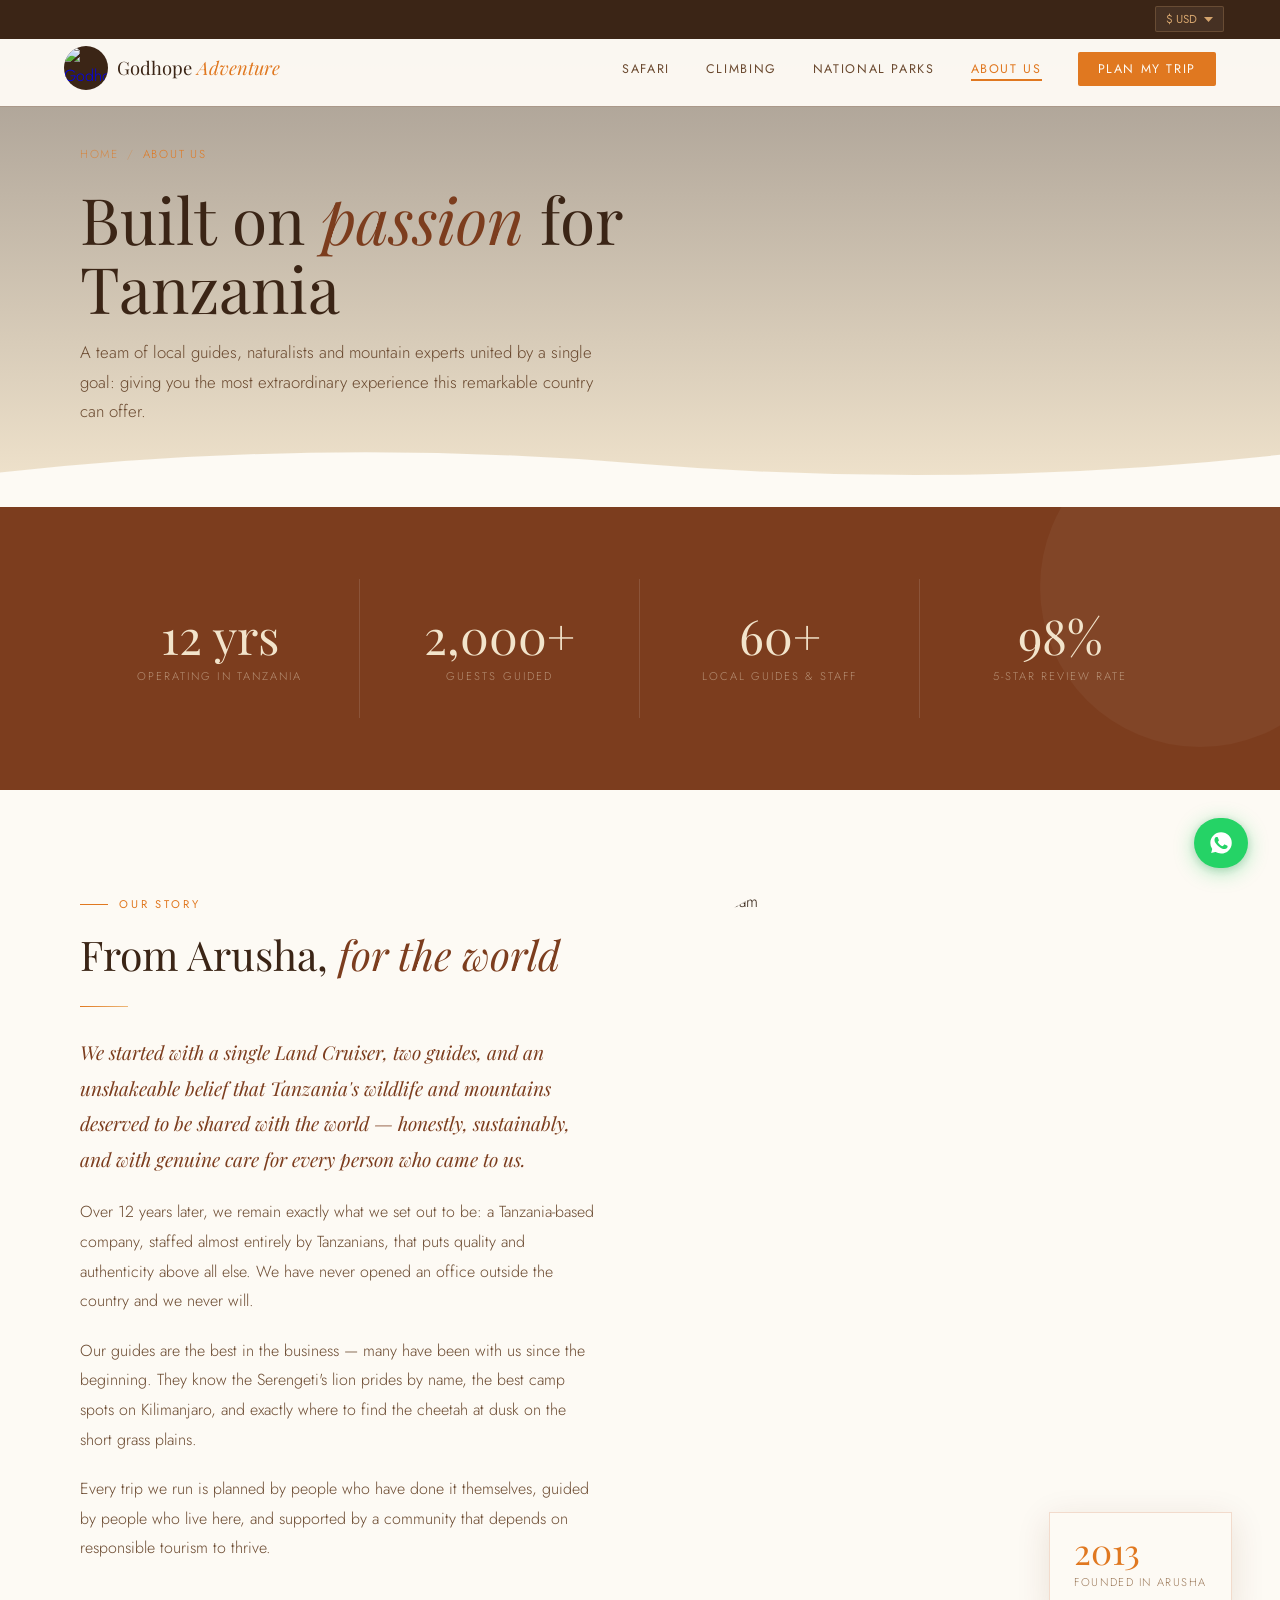
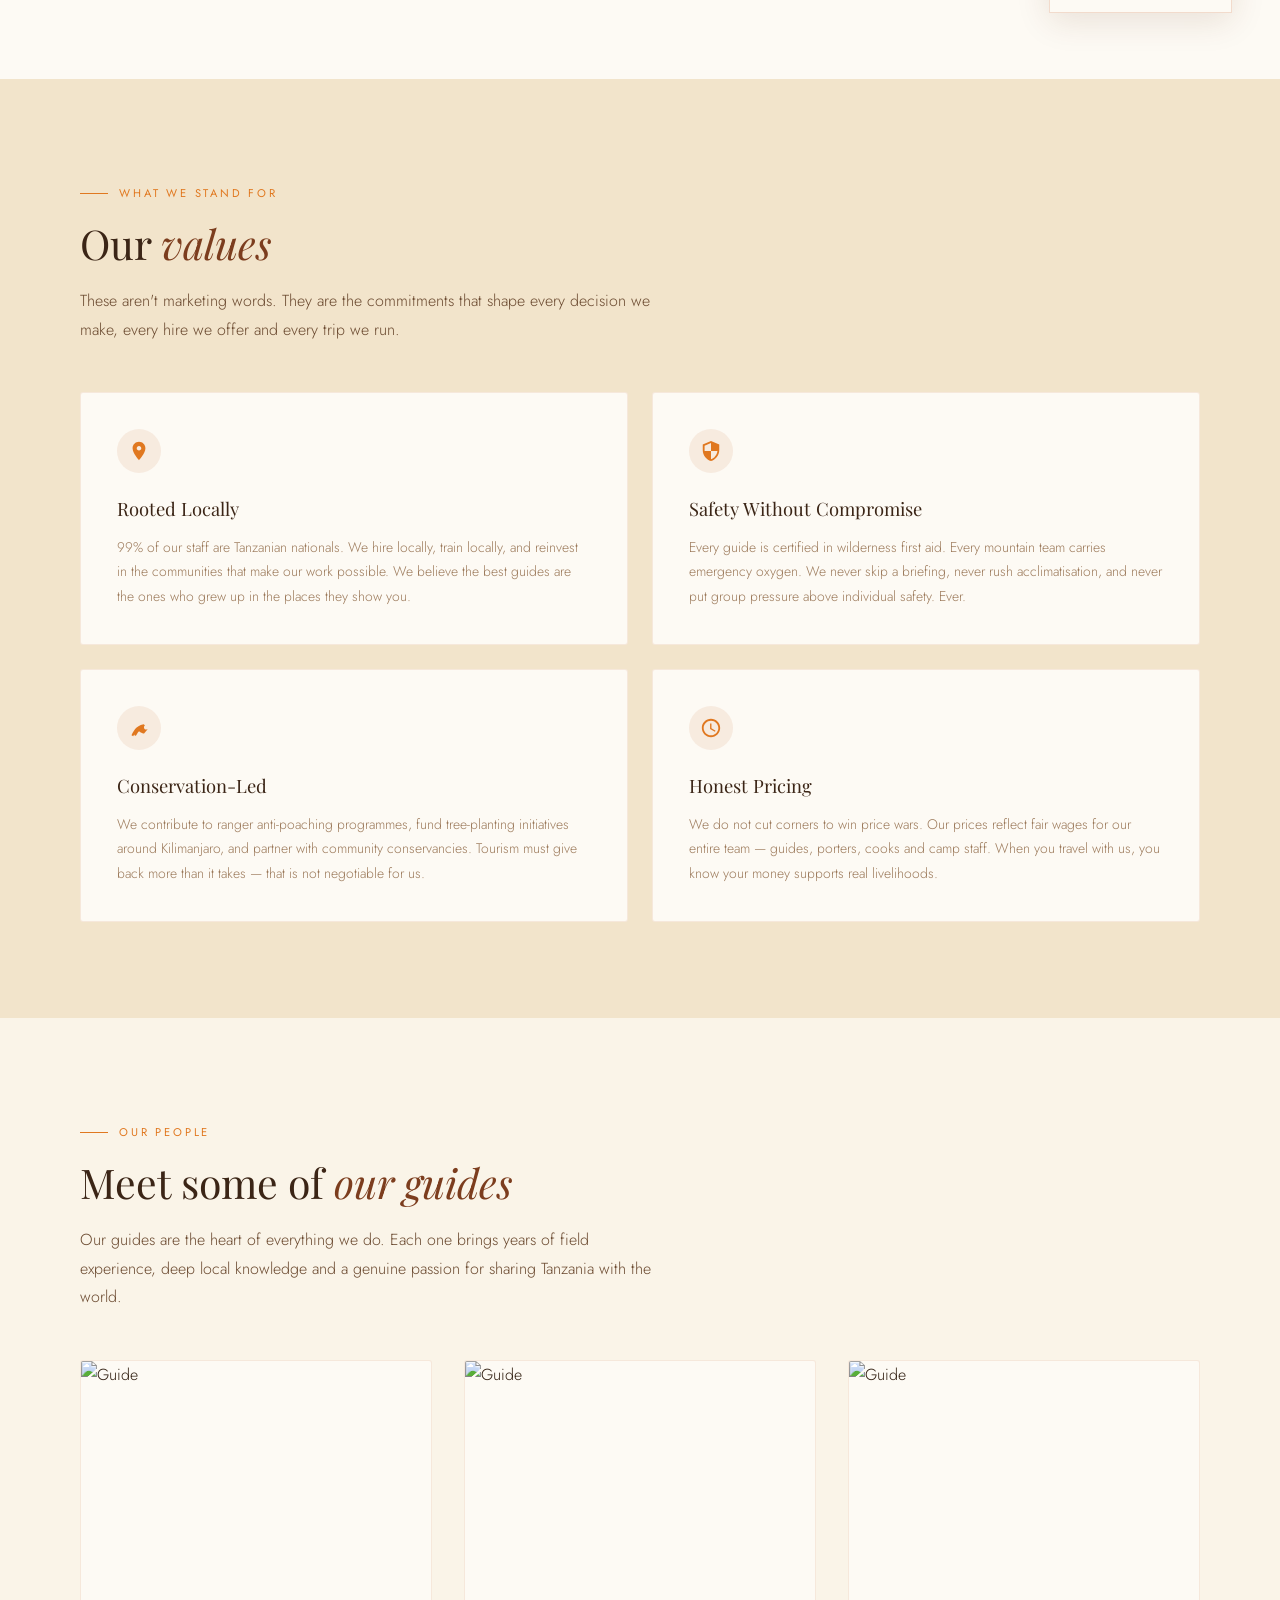
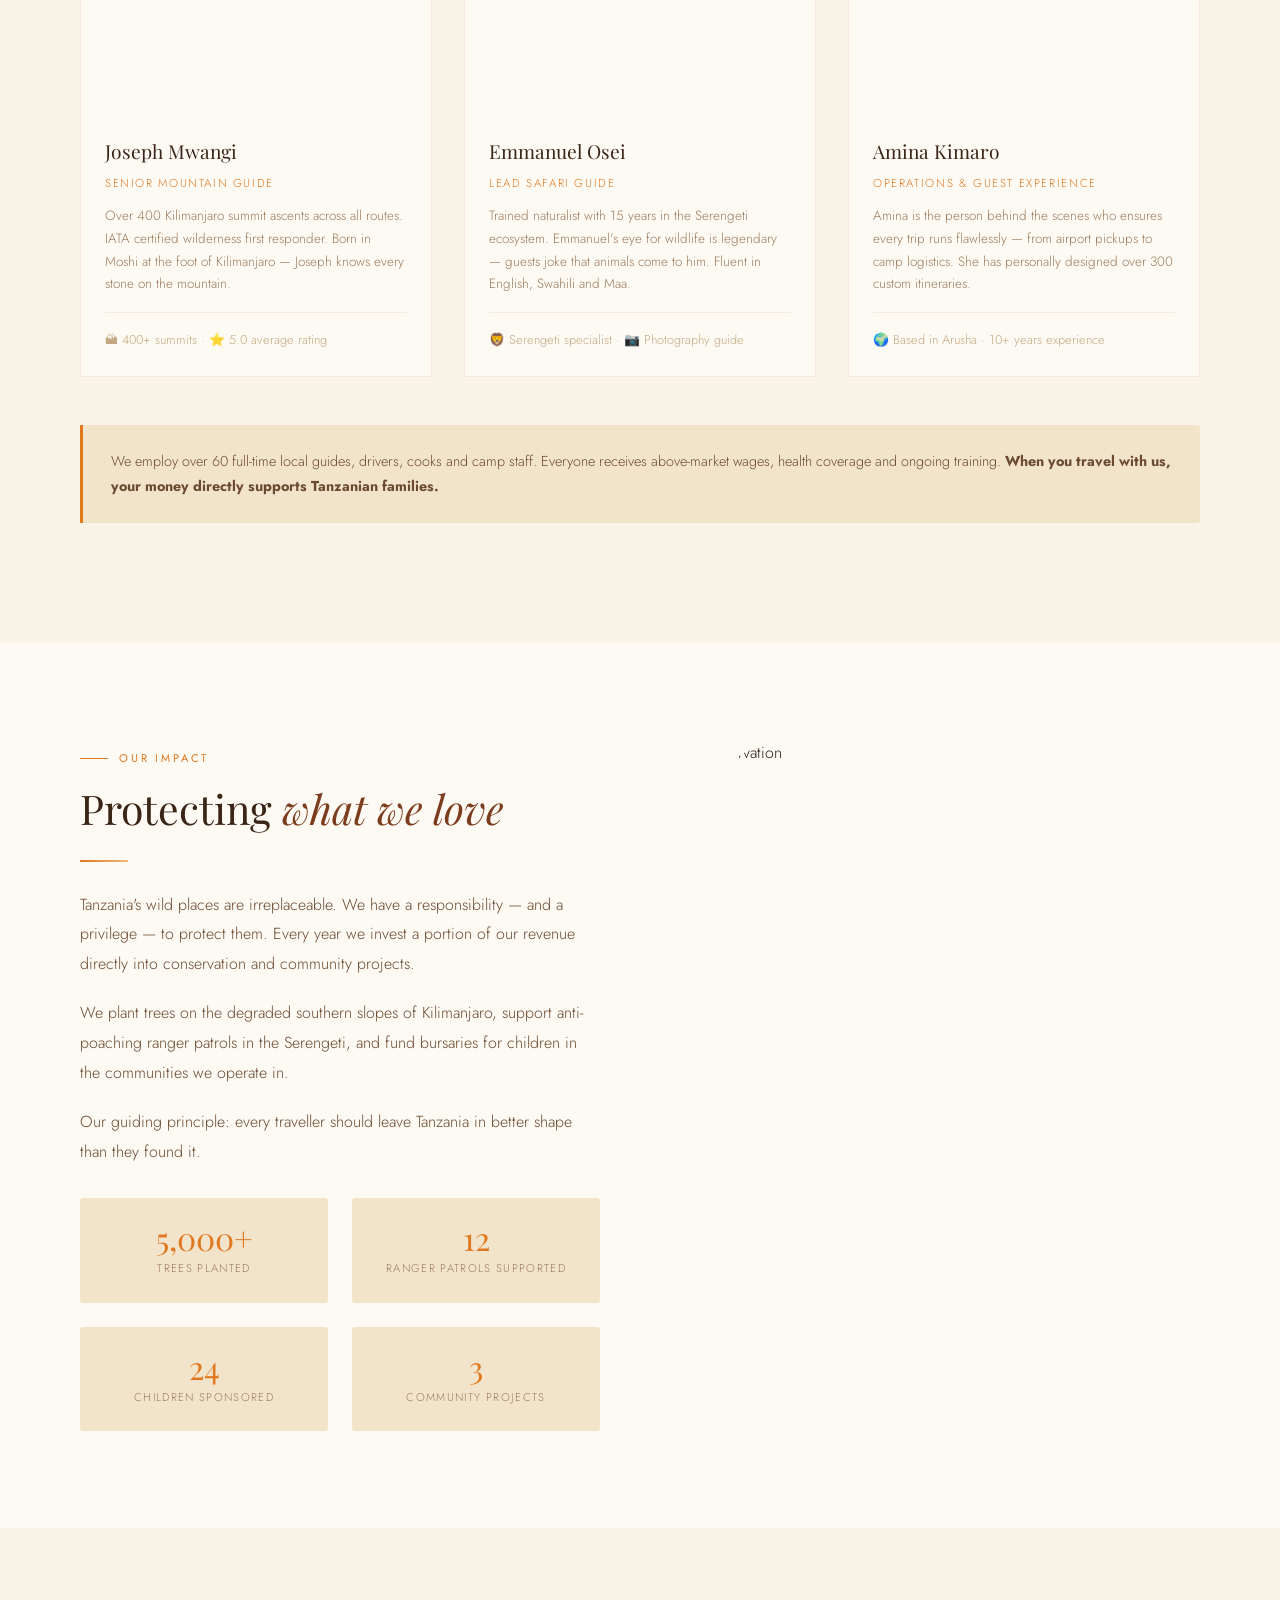
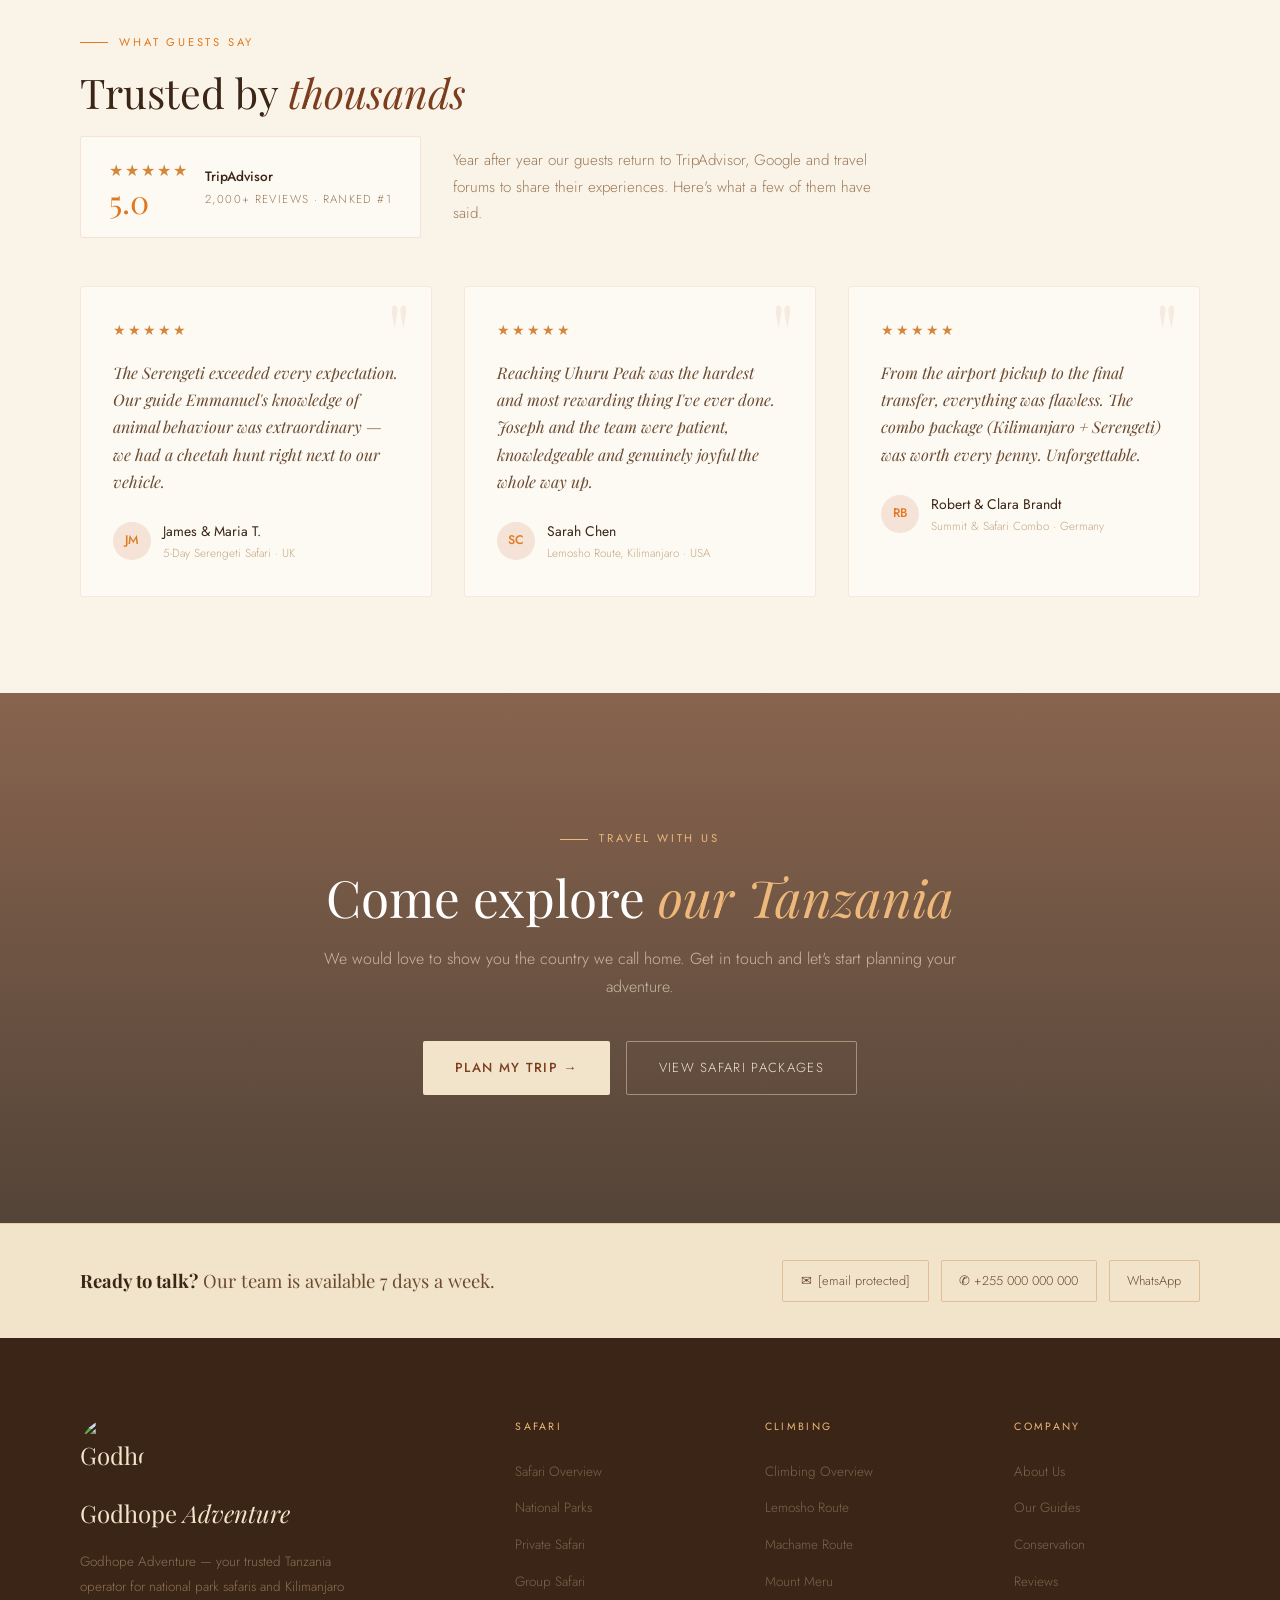
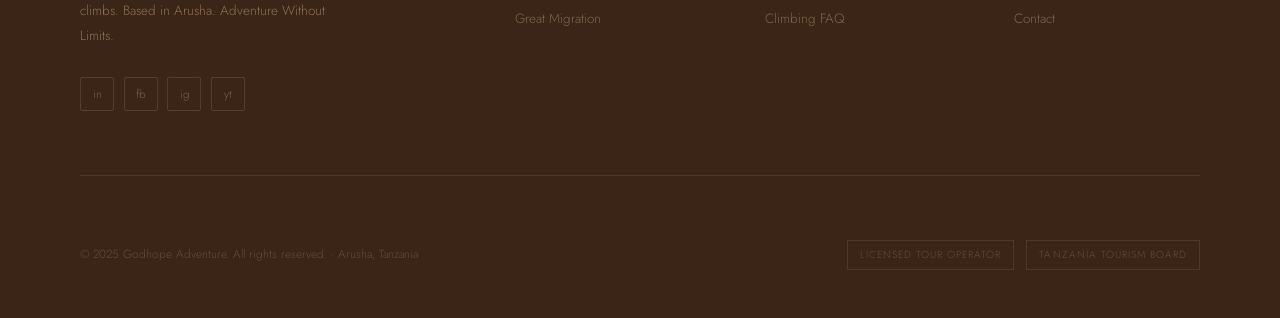
==== commit d9d3a11f: "Add files via upload" ====
--- a/about.html
+++ b/about.html
@@ -61,183 +61,135 @@
   .values-section { padding: 4rem 1.5rem; }
 }
 </style>
+
+
+
+
+
+
+
+<style id="gha-topbar-css">
+.gha-topbar{position:fixed;top:0;left:0;right:0;z-index:600;background:var(--bark);font-family:var(--sans);font-size:.75rem}
+.gha-topbar-inner{max-width:1400px;margin:0 auto;padding:.4rem 3.5rem;display:flex;align-items:center;justify-content:flex-end;gap:.75rem}
+.gha-gt .goog-te-gadget{font-size:.72rem!important;color:rgba(237,184,122,.75)!important;font-family:var(--sans)!important}
+.gha-gt select,.gha-gt .goog-te-combo{background:rgba(255,255,255,.06);border:1px solid rgba(237,184,122,.2);color:rgba(237,184,122,.85);font-family:var(--sans);font-size:.72rem;padding:.22rem .5rem;border-radius:2px;cursor:pointer;outline:none;max-width:140px}
+.gha-gt select:focus{border-color:var(--amber-pale)}
+.goog-te-banner-frame,.goog-te-balloon-frame{display:none!important}
+.goog-logo-link,.goog-te-gadget>span{display:none!important}
+body{top:0!important}
+.gha-cur-wrap{position:relative}
+.gha-cur-btn{background:rgba(255,255,255,.06);border:1px solid rgba(237,184,122,.2);color:rgba(237,184,122,.85);font-family:var(--sans);font-size:.72rem;padding:.24rem .65rem;border-radius:2px;cursor:pointer;display:flex;align-items:center;gap:.4rem;transition:border-color .2s,color .2s;white-space:nowrap;line-height:1.4}
+.gha-cur-btn:hover{border-color:var(--amber-pale);color:var(--amber-pale)}
+.gha-cur-drop{position:fixed;top:30px;right:3.5rem;background:#2a1a0e;border:1px solid rgba(237,184,122,.15);min-width:215px;z-index:900;box-shadow:0 8px 24px rgba(0,0,0,.45);display:none;border-radius:2px;overflow:hidden}
+.gha-cur-drop.open{display:block}
+.gha-cur-drop button{display:block;width:100%;background:none;border:none;border-bottom:1px solid rgba(237,184,122,.06);padding:.6rem 1rem;color:rgba(237,184,122,.65);font-family:var(--sans);font-size:.78rem;text-align:left;cursor:pointer;transition:background .15s,color .15s}
+.gha-cur-drop button:last-child{border-bottom:none}
+.gha-cur-drop button:hover{background:rgba(237,184,122,.08);color:var(--amber-pale)}
+nav{top:30px!important}
+@media(max-width:768px){
+  .gha-topbar-inner{padding:.38rem 1rem;gap:.5rem}
+  .gha-cur-drop{right:1rem;top:28px}
+  nav{top:28px!important}
+}
+</style>
+<!-- Google Translate -->
+<script>function googleTranslateElementInit(){new google.translate.TranslateElement({pageLanguage:'en',includedLanguages:'en,fr,de,es,it,zh-CN,ar,sw,ko,ja,pt,ru',layout:google.translate.TranslateElement.InlineLayout.SIMPLE,autoDisplay:false},'google_translate_element');}</script>
+<script src="https://translate.google.com/translate_a/element.js?cb=googleTranslateElementInit" async></script>
+<script>
+var _GHA_RATES={USD:1,EUR:.92,GBP:.79,TZS:2650,KES:130,AUD:1.53,CAD:1.36,ZAR:18.5};
+var _GHA_SYM={USD:'$',EUR:'\u20ac',GBP:'\u00a3',TZS:'TSh',KES:'KSh',AUD:'A$',CAD:'C$',ZAR:'R'};
+var _GHA_CUR=localStorage.getItem('gha_currency')||'USD';
+function setCurrency(code,sym){
+  _GHA_CUR=code;
+  localStorage.setItem('gha_currency',code);
+  var label=document.getElementById('gha-cur-label');
+  if(label)label.textContent=sym+' '+code;
+  var drop=document.getElementById('gha-cur-drop');
+  if(drop)drop.classList.remove('open');
+  // Update all tagged price spans
+  document.querySelectorAll('[data-price-usd]').forEach(function(el){
+    var usd=parseFloat(el.getAttribute('data-price-usd'));
+    if(!isNaN(usd)){
+      var v=Math.round(usd*(_GHA_RATES[code]||1));
+      el.textContent=sym+v.toLocaleString();
+    }
+  });
+  // Update containers with data-usd
+  document.querySelectorAll('[data-usd]').forEach(function(el){
+    var usd=parseFloat(el.getAttribute('data-usd'));
+    if(isNaN(usd))return;
+    var v=Math.round(usd*(_GHA_RATES[code]||1));
+    var sup=el.querySelector('sup');
+    if(sup)sup.textContent='from '+sym;
+    var nodes=el.childNodes;
+    for(var i=0;i<nodes.length;i++){
+      if(nodes[i].nodeType===3&&/[\d,]/.test(nodes[i].textContent)){
+        nodes[i].textContent=v.toLocaleString();
+        break;
+      }
+    }
+  });
+}
+document.addEventListener('DOMContentLoaded',function(){
+  if(_GHA_CUR!=='USD'){
+    var sym=_GHA_SYM[_GHA_CUR]||'$';
+    var label=document.getElementById('gha-cur-label');
+    if(label)label.textContent=sym+' '+_GHA_CUR;
+    setCurrency(_GHA_CUR,sym);
+  }
+});
+</script>
 </head>
 <body>
-<!-- TOPBAR -->
-<div class="topbar-strip" id="topbar">
-  <a href="https://www.tripadvisor.com" target="_blank" class="ta-badge-top">
-    <div class="ta-owl">
-      <svg viewBox="0 0 24 24" fill="none"><ellipse cx="8.5" cy="13.5" rx="2.5" ry="2.5" fill="#fff"/><ellipse cx="15.5" cy="13.5" rx="2.5" ry="2.5" fill="#fff"/><path d="M4 10C4 7 6 5 8.5 5C10 5 11.2 5.6 12 6.6C12.8 5.6 14 5 15.5 5C18 5 20 7 20 10" stroke="#fff" stroke-width="1.5" fill="none"/><circle cx="8.5" cy="13.5" r="1" fill="#34E0A1"/><circle cx="15.5" cy="13.5" r="1" fill="#34E0A1"/></svg>
-    </div>
-    <div class="ta-text-top">
-      <span class="ta-rank">Ranked #1 on TripAdvisor</span>
-      <span class="ta-stars-top">&#9733;&#9733;&#9733;&#9733;&#9733; <span class="ta-reviews-count">500+ Reviews</span></span>
-    </div>
-  </a>
-  <div class="topbar-right">
-    <div class="tb-dropdown" id="curr-dd">
-      <button class="tb-trigger" onclick="toggleDD('curr-dd',event)">
-        <span id="curr-symbol">$</span><span id="curr-label">USD</span><span class="tb-caret">&#9660;</span>
-      </button>
-      <div class="tb-menu">
-        <button class="tb-menu-item active" data-code="USD" onclick="setCurrency('USD',event)"><span class="tb-symbol">$</span> US Dollar</button>
-        <button class="tb-menu-item" data-code="EUR" onclick="setCurrency('EUR',event)"><span class="tb-symbol">&#8364;</span> Euro</button>
-        <button class="tb-menu-item" data-code="GBP" onclick="setCurrency('GBP',event)"><span class="tb-symbol">&#163;</span> British Pound</button>
-      </div>
-    </div>
-    <div class="tb-divider"></div>
-    <div class="tb-dropdown" id="lang-dd">
-      <button class="tb-trigger" onclick="toggleDD('lang-dd',event)">
-        <img id="lang-flag-img" src="https://flagcdn.com/20x15/gb.png" alt="" style="height:12px;border-radius:1px;vertical-align:middle;margin-right:3px;">
-        <span id="lang-label">English</span><span class="tb-caret">&#9660;</span>
-      </button>
-      <div class="tb-menu" style="min-width:148px;right:0;left:auto;">
-        <button class="tb-menu-item active" data-code="en" onclick="setLang('en',event)"><img src="https://flagcdn.com/20x15/gb.png" style="height:11px;border-radius:1px;margin-right:6px;"> English</button>
-        <button class="tb-menu-item" data-code="de" onclick="setLang('de',event)"><img src="https://flagcdn.com/20x15/de.png" style="height:11px;border-radius:1px;margin-right:6px;"> Deutsch</button>
-        <button class="tb-menu-item" data-code="es" onclick="setLang('es',event)"><img src="https://flagcdn.com/20x15/es.png" style="height:11px;border-radius:1px;margin-right:6px;"> Espa&#241;ol</button>
-        <button class="tb-menu-item" data-code="ru" onclick="setLang('ru',event)"><img src="https://flagcdn.com/20x15/ru.png" style="height:11px;border-radius:1px;margin-right:6px;"> &#1056;&#1091;&#1089;&#1089;&#1082;&#1080;&#1081;</button>
-      </div>
-    </div>
-  </div>
+<div class="mobile-nav" id="mob-nav" role="dialog" aria-label="Navigation menu">
+  <button class="mobile-nav-close" id="mob-close" aria-label="Close menu">&#10005;</button>
+  <img src="logo.jpg" alt="Godhope Adventure" class="mob-nav-logo">
+  <a href="index.html">Home</a>
+  <a href="safari.html">Safari</a>
+  <a href="climbing.html">Climbing</a>
+  <a href="national-parks.html">National Parks</a>
+  <a href="about.html" class="active">About Us</a>
+  <a href="contact.html">Plan My Trip</a>
 </div>
-    <div class="ta-text-top">
-      <span class="ta-rank">Ranked #1 on TripAdvisor</span>
-      <span class="ta-stars-top">&#9733;&#9733;&#9733;&#9733;&#9733; <span class="ta-reviews-count" style="color:rgba(242,228,203,0.5);font-size:0.6rem">500+ Reviews</span></span>
-    </div>
-  </a>
-
-  <!-- Right: Currency + Language -->
-  <div class="topbar-right">
-
-    <!-- Currency -->
-    <div class="tb-dropdown" id="curr-dd">
-      <button class="tb-trigger" onclick="toggleDD('curr-dd', event)">
-        <span id="curr-symbol">$</span>
-        <span id="curr-label">USD</span>
-        <span class="tb-caret">&#9660;</span>
-      </button>
-      <div class="tb-menu">
-        <button class="tb-menu-item active" data-code="USD" onclick="setCurrency('USD', event)">
-          <span class="tb-symbol">$</span> US Dollar
+<div class="gha-topbar" id="gha-topbar">
+  <div class="gha-topbar-inner">
+    <div class="gha-topbar-right">
+      <div id="google_translate_element" class="gha-gt"></div>
+      <div class="gha-cur-wrap" id="gha-cur-wrap">
+        <button class="gha-cur-btn" id="gha-cur-toggle" aria-label="Select currency">
+          <span id="gha-cur-label">$ USD</span>
+          <svg width="9" height="5" viewBox="0 0 9 5" fill="none"><path d="M0 0l4.5 5L9 0H0z" fill="currentColor"/></svg>
         </button>
-        <button class="tb-menu-item" data-code="EUR" onclick="setCurrency('EUR', event)">
-          <span class="tb-symbol">&#8364;</span> Euro
-        </button>
-        <button class="tb-menu-item" data-code="GBP" onclick="setCurrency('GBP', event)">
-          <span class="tb-symbol">&#163;</span> British Pound
-        </button>
-      </div>
-    </div>
-
-    <div class="tb-divider"></div>
-
-    <!-- Language -->
-    <div class="tb-dropdown" id="lang-dd">
-      <button class="tb-trigger" onclick="toggleDD('lang-dd', event)">
-        <span id="lang-flag">&#127468;&#127463;</span>
-        <span id="lang-label">English</span>
-        <span class="tb-caret">&#9660;</span>
-      </button>
-      <div class="tb-menu" style="min-width:160px;">
-        <button class="tb-menu-item active" data-code="en" onclick="setLang('en','English','&#127468;&#127463;',event)">
-          <span class="tb-flag">&#127468;&#127463;</span> English
-        </button>
-        <button class="tb-menu-item" data-code="de" onclick="setLang('de','Deutsch','&#127465;&#127466;',event)">
-          <span class="tb-flag">&#127465;&#127466;</span> Deutsch
-        </button>
-        <button class="tb-menu-item" data-code="es" onclick="setLang('es','Espa&#241;ol','&#127466;&#127480;',event)">
-          <span class="tb-flag">&#127466;&#127480;</span> Espa&#241;ol
-        </button>
-        <button class="tb-menu-item" data-code="ru" onclick="setLang('ru','&#1056;&#1091;&#1089;&#1089;&#1082;&#1080;&#1081;','&#127479;&#127482;',event)">
-          <span class="tb-flag">&#127479;&#127482;</span> &#1056;&#1091;&#1089;&#1089;&#1082;&#1080;&#1081;
-        </button>
-      </div>
-    </div>
-
+        <div class="gha-cur-drop" id="gha-cur-drop">
+          <button onclick="setCurrency('USD','$')">$ USD &mdash; US Dollar</button>
+          <button onclick="setCurrency('EUR','&#8364;')">&#8364; EUR &mdash; Euro</button>
+          <button onclick="setCurrency('GBP','&#163;')">&#163; GBP &mdash; British Pound</button>
+          <button onclick="setCurrency('TZS','TSh')">TSh TZS &mdash; Tanzanian Shilling</button>
+          <button onclick="setCurrency('KES','KSh')">KSh KES &mdash; Kenyan Shilling</button>
+          <button onclick="setCurrency('AUD','A$')">A$ AUD &mdash; Australian Dollar</button>
+          <button onclick="setCurrency('CAD','C$')">C$ CAD &mdash; Canadian Dollar</button>
+          <button onclick="setCurrency('ZAR','R')">R ZAR &mdash; South African Rand</button>
+        </div>
+      </div>
+    </div>
   </div>
 </div>
-
-    <div class="ta-text-top">
-      <span class="ta-rank">Ranked #1 on TripAdvisor</span>
-      <span class="ta-stars-top">★★★★★ <span style="color:rgba(242,228,203,0.5);font-size:0.6rem">500+ Reviews</span></span>
-    </div>
-  </a>
-
-  <!-- Right side: Currency + Language -->
-  <div class="topbar-right">
-
-    <!-- Currency Selector -->
-    <div class="tb-dropdown" id="curr-dd">
-      <button class="tb-trigger" onclick="toggleDD('curr-dd')">
-        <span id="curr-symbol">$</span>
-        <span id="curr-label">USD</span>
-        <span class="tb-caret">▼</span>
-      </button>
-      <div class="tb-menu">
-        <button class="tb-menu-item active" onclick="setCurrency('USD','$','USD')">
-          <span class="tb-symbol">$</span> US Dollar
-        </button>
-        <button class="tb-menu-item" onclick="setCurrency('EUR','€','EUR')">
-          <span class="tb-symbol">€</span> Euro
-        </button>
-        <button class="tb-menu-item" onclick="setCurrency('GBP','£','GBP')">
-          <span class="tb-symbol">£</span> British Pound
-        </button>
-      </div>
-    </div>
-
-    <div class="tb-divider"></div>
-
-    <!-- Language Selector -->
-    <div class="tb-dropdown" id="lang-dd">
-      <button class="tb-trigger" onclick="toggleDD('lang-dd')">
-        <span class="tb-flag" id="lang-flag">🇬🇧</span>
-        <span id="lang-label">English</span>
-        <span class="tb-caret">▼</span>
-      </button>
-      <div class="tb-menu">
-        <button class="tb-menu-item active" onclick="setLang('en','English','🇬🇧')">
-          <span class="tb-flag">🇬🇧</span> English
-        </button>
-        <button class="tb-menu-item" onclick="setLang('de','Deutsch','🇩🇪')">
-          <span class="tb-flag">🇩🇪</span> Deutsch
-        </button>
-        <button class="tb-menu-item" onclick="setLang('es','Español','🇪🇸')">
-          <span class="tb-flag">🇪🇸</span> Español
-        </button>
-        <button class="tb-menu-item" onclick="setLang('ru','Русский','🇷🇺')">
-          <span class="tb-flag">🇷🇺</span> Русский
-        </button>
-      </div>
-    </div>
-
-  </div>
-</div>
-
 <nav id="nav" class="solid">
   <a href="index.html" class="nav-logo">
     <img src="logo.jpg" alt="Godhope Adventure" class="nav-logo-img">
     <span class="nav-logo-text">Godhope <em>Adventure</em></span>
   </a>
   <ul class="nav-links">
-    <li><a href="safari.html" id="nav-link-safari">Safari</a></li>
-    <li><a href="climbing.html" id="mob-link-climbing">Climbing</a></li>
-    <li><a href="national-parks.html" id="nav-link-parks">National Parks</a></li>
-    <li><a href="about.html" id="nav-link-about" class="active">About Us</a></li>
-    <li><a href="contact.html" class="nav-cta" id="nav-link-cta">Plan My Trip</a></li>
+    <li><a href="safari.html">Safari</a></li>
+    <li><a href="climbing.html">Climbing</a></li>
+    <li><a href="national-parks.html">National Parks</a></li>
+    <li><a href="about.html" class="active">About Us</a></li>
+    <li><a href="contact.html" class="nav-cta">Plan My Trip</a></li>
   </ul>
-  <div class="hamburger" id="ham"><span></span><span></span><span></span></div>
+  <button class="hamburger" id="ham" aria-label="Open menu">
+    <span></span><span></span><span></span>
+  </button>
 </nav>
-<div class="mobile-nav" id="mob-nav">
-  <div class="mobile-nav-close" id="mob-close">&#10005;</div>
-  <img src="logo.jpg" alt="Godhope Adventure" style="width:72px;height:72px;object-fit:contain;border-radius:50%;background:var(--bark);margin-bottom:0.5rem;">
-  <a href="index.html">Home</a>
-  <a href="safari.html" id="mob-link-safari">Safari</a>
-  <a href="climbing.html">Climbing</a>
-  <a href="national-parks.html" id="mob-link-parks">National Parks</a>
-  <a href="about.html" id="mob-link-about">About Us</a>
-  <a href="contact.html" id="mob-link-cta">Plan My Trip</a>
-</div>
 
 <!-- PAGE HERO -->
 <div class="page-hero" id="about">
@@ -519,27 +471,58 @@
   <svg viewBox="0 0 24 24" xmlns="http://www.w3.org/2000/svg"><path d="M17.472 14.382c-.297-.149-1.758-.867-2.03-.967-.273-.099-.471-.148-.67.15-.197.297-.767.966-.94 1.164-.173.199-.347.223-.644.075-.297-.15-1.255-.463-2.39-1.475-.883-.788-1.48-1.761-1.653-2.059-.173-.297-.018-.458.13-.606.134-.133.298-.347.446-.52.149-.174.198-.298.298-.497.099-.198.05-.371-.025-.52-.075-.149-.669-1.612-.916-2.207-.242-.579-.487-.5-.669-.51-.173-.008-.371-.01-.57-.01-.198 0-.52.074-.792.372-.272.297-1.04 1.016-1.04 2.479 0 1.462 1.065 2.875 1.213 3.074.149.198 2.096 3.2 5.077 4.487.709.306 1.262.489 1.694.625.712.227 1.36.195 1.871.118.571-.085 1.758-.719 2.006-1.413.248-.694.248-1.289.173-1.413-.074-.124-.272-.198-.57-.347zm-5.421 7.403h-.004a9.87 9.87 0 01-5.031-1.378l-.361-.214-3.741.982.998-3.648-.235-.374a9.86 9.86 0 01-1.51-5.26c.001-5.45 4.436-9.884 9.888-9.884 2.64 0 5.122 1.03 6.988 2.898a9.825 9.825 0 012.893 6.994c-.003 5.45-4.437 9.884-9.885 9.884z"/></svg>
   <span class="wa-float-label">Chat with us</span>
 </a>
-<script data-cfasync="false" src="/cdn-cgi/scripts/5c5dd728/cloudflare-static/email-decode.min.js"></script><script>
+<script data-cfasync="false" src="/cdn-cgi/scripts/5c5dd728/cloudflare-static/email-decode.min.js"></script>
+
+
+<script>
 (function(){
-  var nav = document.getElementById('nav');
-  if (!nav) return;
-  if (!nav.classList.contains('solid')) {
-    window.addEventListener('scroll', function(){
-      nav.classList.toggle('scrolled', window.scrollY > 50);
+  var nav=document.getElementById('nav');
+  if(!nav)return;
+  // Scroll shadow for transparent nav (homepage)
+  if(!nav.classList.contains('solid')){
+    window.addEventListener('scroll',function(){
+      nav.classList.toggle('scrolled',window.scrollY>60);
+    },{passive:true});
+  }
+  // Hamburger
+  var ham=document.getElementById('ham');
+  var mob=document.getElementById('mob-nav');
+  var cls=document.getElementById('mob-close');
+  if(ham&&mob){
+    ham.addEventListener('click',function(){
+      mob.classList.add('open');
+      document.body.style.overflow='hidden';
     });
   }
-  var ham = document.getElementById('ham');
-  var mob = document.getElementById('mob-nav');
-  var cls = document.getElementById('mob-close');
-  if (ham && mob) {
-    ham.addEventListener('click', function(){ mob.classList.add('open'); });
+  if(cls&&mob){
+    cls.addEventListener('click',function(){
+      mob.classList.remove('open');
+      document.body.style.overflow='';
+    });
   }
-  if (cls && mob) {
-    cls.addEventListener('click', function(){ mob.classList.remove('open'); });
+  if(mob){
+    mob.querySelectorAll('a').forEach(function(a){
+      a.addEventListener('click',function(){
+        mob.classList.remove('open');
+        document.body.style.overflow='';
+      });
+    });
+    // Close on backdrop click
+    mob.addEventListener('click',function(e){
+      if(e.target===mob){ mob.classList.remove('open'); document.body.style.overflow=''; }
+    });
   }
-  if (mob) {
-    mob.querySelectorAll('a').forEach(function(a){
-      a.addEventListener('click', function(){ mob.classList.remove('open'); });
+  // Currency dropdown close on outside click
+  document.addEventListener('click',function(){
+    var d=document.getElementById('gha-cur-drop');
+    if(d)d.classList.remove('open');
+  });
+  var ct=document.getElementById('gha-cur-toggle');
+  var cd=document.getElementById('gha-cur-drop');
+  if(ct&&cd){
+    ct.addEventListener('click',function(e){
+      e.stopPropagation();
+      cd.classList.toggle('open');
     });
   }
 })();
--- a/style.css
+++ b/style.css
@@ -0,0 +1,286 @@
+/* ============================================================
+   GODHOPE ADVENTURE — Shared Stylesheet v2 (clean)
+   Earthy & Warm palette: terracotta, sand, clay, bark
+   ============================================================ */
+
+*,*::before,*::after{box-sizing:border-box;margin:0;padding:0}
+
+:root{
+  --clay:#7C3D1E;--clay-dark:#5A2A0F;
+  --terra:#E07820;--terra-light:#F0963A;
+  --amber:#D4863A;--amber-pale:#EDB87A;
+  --sand:#F2E4CB;--sand-light:#FAF4E8;--sand-mid:#EDD9B6;
+  --bark:#3B2516;--bark-mid:#5C3D26;
+  --warm-white:#FDFAF4;
+  --text:#2E1C0E;--text-mid:#6B4A30;--text-muted:#9C7A5B;--text-faint:#C4A882;
+  --serif:'Playfair Display',Georgia,serif;
+  --sans:'Jost',sans-serif;
+}
+
+html{scroll-behavior:smooth}
+body{background:var(--warm-white);color:var(--text);font-family:var(--sans);font-weight:300;line-height:1.75;overflow-x:hidden}
+
+
+/* ── NAV ─────────────────────────────────────────── */
+nav{position:fixed;top:30px;left:0;right:0;z-index:500;display:flex;align-items:center;justify-content:space-between;padding:1rem 4rem;transition:background .35s,padding .3s,box-shadow .3s}
+nav.scrolled{background:rgba(253,250,244,.97);padding:.75rem 4rem;box-shadow:0 1px 0 rgba(124,61,30,.12);backdrop-filter:blur(12px)}
+nav.solid{background:rgba(253,250,244,.97);box-shadow:0 1px 0 rgba(124,61,30,.12)}
+
+.nav-logo{display:flex;align-items:center;gap:.55rem;text-decoration:none;flex-shrink:0}
+.nav-logo-img{width:44px;height:44px;object-fit:contain;border-radius:50%;background:var(--bark);flex-shrink:0;display:block}
+.nav-logo-text{font-family:var(--serif);font-size:1.15rem;line-height:1.2;color:var(--warm-white);transition:color .3s}
+.nav-logo-text em{font-style:italic;color:var(--amber-pale)}
+nav.scrolled .nav-logo-text,nav.solid .nav-logo-text{color:var(--bark)}
+nav.scrolled .nav-logo-text em,nav.solid .nav-logo-text em{color:var(--terra)}
+
+.nav-links{display:flex;gap:2.25rem;list-style:none;align-items:center}
+.nav-links a{color:rgba(253,250,244,.85);text-decoration:none;font-size:.78rem;letter-spacing:.13em;text-transform:uppercase;font-weight:400;transition:color .2s;white-space:nowrap}
+nav.scrolled .nav-links a,nav.solid .nav-links a{color:var(--text-mid)}
+.nav-links a:hover{color:var(--amber-pale)}
+nav.scrolled .nav-links a:hover,nav.solid .nav-links a:hover{color:var(--terra)}
+.nav-links a.active{color:var(--terra)!important;border-bottom:2px solid var(--terra);padding-bottom:1px}
+
+.nav-cta{background:var(--terra)!important;color:var(--warm-white)!important;padding:.5rem 1.25rem!important;border-radius:2px;border-bottom:none!important;transition:background .2s!important}
+.nav-cta:hover{background:var(--clay)!important}
+.nav-cta.active{border-bottom:none!important}
+
+.hamburger{display:none;flex-direction:column;gap:5px;cursor:pointer;z-index:600;padding:4px;background:none;border:none}
+.hamburger span{display:block;width:24px;height:2px;background:rgba(253,250,244,.9);border-radius:2px;transition:background .3s}
+nav.scrolled .hamburger span,nav.solid .hamburger span{background:var(--bark)}
+
+.mobile-nav{display:none;position:fixed;inset:0;z-index:550;background:rgba(253,250,244,.98);flex-direction:column;align-items:center;justify-content:center;gap:1.75rem;backdrop-filter:blur(16px)}
+.mobile-nav.open{display:flex}
+.mobile-nav a{font-family:var(--serif);font-size:2rem;color:var(--bark);text-decoration:none;transition:color .2s}
+.mobile-nav a:hover,.mobile-nav a.active{color:var(--terra)}
+.mobile-nav-close{position:absolute;top:1.5rem;right:1.75rem;font-size:1.6rem;color:var(--text-muted);cursor:pointer;line-height:1;background:none;border:none;font-family:var(--sans)}
+.mobile-nav-close:hover{color:var(--terra)}
+.mob-nav-logo{width:72px;height:72px;object-fit:contain;border-radius:50%;background:var(--bark);display:block;flex-shrink:0}
+
+/* ── PAGE HERO ─────────────────────────────────────── */
+.page-hero{position:relative;padding:9rem 5rem 5rem;overflow:hidden;min-height:420px;display:flex;align-items:flex-end}
+.page-hero-bg{position:absolute;inset:0;background-size:cover;background-position:center}
+.page-hero-overlay{position:absolute;inset:0;background:linear-gradient(to bottom,rgba(46,28,14,.45) 0%,rgba(242,228,203,.92) 100%)}
+.page-hero-arch{position:absolute;bottom:-2px;left:0;right:0;z-index:2}
+.page-hero-arch svg{display:block;width:100%}
+.page-hero-content{position:relative;z-index:3;max-width:780px}
+.page-hero .breadcrumb{display:flex;align-items:center;gap:.5rem;font-size:.72rem;letter-spacing:.15em;text-transform:uppercase;color:var(--terra);margin-bottom:1.25rem}
+.page-hero .breadcrumb a{color:var(--terra);text-decoration:none;opacity:.7}
+.page-hero .breadcrumb a:hover{opacity:1}
+.page-hero .breadcrumb span{opacity:.4}
+.page-hero h1{font-family:var(--serif);font-size:clamp(2.5rem,5vw,4.2rem);font-weight:400;line-height:1.08;color:var(--bark);margin-bottom:1rem}
+.page-hero h1 em{font-style:italic;color:var(--clay)}
+.page-hero p{font-size:1.05rem;color:var(--text-mid);max-width:520px}
+
+/* ── LAYOUT ─────────────────────────────────────────── */
+.container{max-width:1200px;margin:0 auto}
+section{padding:6rem 5rem}
+.section-eyebrow{display:inline-flex;align-items:center;gap:.7rem;font-size:.7rem;letter-spacing:.25em;text-transform:uppercase;color:var(--terra);font-weight:400;margin-bottom:1.1rem}
+.section-eyebrow::before{content:'';display:block;width:28px;height:1px;background:var(--terra)}
+.section-h2{font-family:var(--serif);font-size:clamp(1.9rem,3.2vw,2.8rem);font-weight:400;line-height:1.12;color:var(--bark);margin-bottom:1.25rem}
+.section-h2 em{font-style:italic;color:var(--clay)}
+.section-lead{font-size:1rem;color:var(--text-mid);max-width:580px;line-height:1.8}
+.ruled-line{width:48px;height:1.5px;background:linear-gradient(to right,var(--terra),var(--amber-pale));margin:1.75rem 0}
+
+/* ── BUTTONS ─────────────────────────────────────────── */
+.btn-primary{display:inline-flex;align-items:center;gap:.6rem;background:var(--terra);color:var(--warm-white);padding:.9rem 2rem;font-size:.82rem;letter-spacing:.1em;text-transform:uppercase;font-weight:400;text-decoration:none;transition:background .2s,transform .2s;border-radius:2px;cursor:pointer;border:none;font-family:var(--sans)}
+.btn-primary:hover{background:var(--clay);transform:translateY(-1px)}
+.btn-secondary{display:inline-flex;align-items:center;gap:.6rem;background:transparent;color:var(--terra);border:1.5px solid var(--terra);padding:.85rem 2rem;font-size:.82rem;letter-spacing:.1em;text-transform:uppercase;font-weight:400;text-decoration:none;transition:all .2s;border-radius:2px;cursor:pointer;font-family:var(--sans)}
+.btn-secondary:hover{background:var(--terra);color:var(--warm-white)}
+.btn-ghost{display:inline-flex;align-items:center;gap:.5rem;color:var(--text-mid);font-size:.82rem;letter-spacing:.06em;text-decoration:none;font-weight:400;border-bottom:1px solid var(--text-faint);padding-bottom:2px;transition:color .2s,border-color .2s}
+.btn-ghost:hover{color:var(--terra);border-color:var(--terra)}
+.btn-light{display:inline-flex;align-items:center;gap:.5rem;background:var(--sand);color:var(--clay);padding:.9rem 2rem;font-size:.82rem;letter-spacing:.1em;text-transform:uppercase;font-weight:500;text-decoration:none;border-radius:2px;transition:background .2s}
+.btn-light:hover{background:var(--warm-white)}
+.btn-outline-light{display:inline-flex;align-items:center;gap:.5rem;border:1px solid rgba(242,228,203,.45);color:var(--sand);padding:.9rem 2rem;font-size:.82rem;letter-spacing:.1em;text-transform:uppercase;text-decoration:none;border-radius:2px;transition:border-color .2s,background .2s}
+.btn-outline-light:hover{border-color:var(--sand);background:rgba(242,228,203,.08)}
+
+/* ── CARDS ───────────────────────────────────────────── */
+.card{background:var(--warm-white);border:1px solid rgba(196,98,45,.12);border-radius:3px;overflow:hidden;transition:box-shadow .3s,transform .3s}
+.card:hover{box-shadow:0 12px 40px rgba(124,61,30,.13);transform:translateY(-4px)}
+.card-img{overflow:hidden;position:relative}
+.card-img img{width:100%;height:100%;object-fit:cover;transition:transform .5s;display:block}
+.card:hover .card-img img{transform:scale(1.05)}
+.card-tag{position:absolute;top:1rem;left:1rem;background:var(--terra);color:var(--warm-white);font-size:.62rem;letter-spacing:.18em;text-transform:uppercase;padding:.25rem .7rem;border-radius:1px}
+.card-body{padding:1.5rem}
+.card-label{font-size:.68rem;letter-spacing:.14em;text-transform:uppercase;color:var(--text-faint);margin-bottom:.35rem}
+.card-title{font-family:var(--serif);font-size:1.2rem;color:var(--bark);margin-bottom:.4rem;line-height:1.25}
+.card-desc{font-size:.85rem;color:var(--text-muted);margin-bottom:1.1rem;line-height:1.7}
+.card-footer{display:flex;align-items:center;justify-content:space-between}
+.card-price{font-family:var(--serif);font-size:1.35rem;color:var(--clay)}
+.card-price sup{font-family:var(--sans);font-size:.68rem;color:var(--text-muted)}
+.card-arrow{width:34px;height:34px;border:1px solid rgba(196,98,45,.3);display:flex;align-items:center;justify-content:center;color:var(--terra);font-size:.85rem;border-radius:2px;transition:background .2s,color .2s}
+.card:hover .card-arrow{background:var(--terra);color:var(--warm-white)}
+
+/* ── GRIDS ───────────────────────────────────────────── */
+.grid-3{display:grid;grid-template-columns:repeat(3,1fr);gap:2rem}
+.grid-2{display:grid;grid-template-columns:1fr 1fr;gap:3rem}
+.grid-4{display:grid;grid-template-columns:repeat(4,1fr);gap:1.5rem}
+.split{display:grid;grid-template-columns:1fr 1fr;gap:5rem;align-items:center}
+
+/* ── ROUTE LIST ──────────────────────────────────────── */
+.route-list{margin:1.75rem 0;display:flex;flex-direction:column}
+.route-row{display:flex;align-items:center;padding:.85rem 0;border-bottom:1px solid rgba(196,98,45,.12);gap:1rem;text-decoration:none;transition:padding-left .2s}
+.route-row:first-child{border-top:1px solid rgba(196,98,45,.12)}
+.route-row:hover{padding-left:.5rem}
+.rdot{width:7px;height:7px;border-radius:50%;background:var(--amber);flex-shrink:0;transition:background .2s}
+.route-row:hover .rdot{background:var(--terra)}
+.rname{flex:1;font-size:.9rem;color:var(--text-mid);font-weight:400}
+.rbadge{font-size:.62rem;letter-spacing:.1em;text-transform:uppercase;color:var(--terra);background:rgba(196,98,45,.1);padding:.2rem .6rem;border-radius:1px;white-space:nowrap}
+.rdays{font-size:.76rem;color:var(--text-faint);white-space:nowrap}
+
+/* ── STATS BAND ──────────────────────────────────────── */
+.stats-band{background:var(--clay);padding:4.5rem 5rem;position:relative;overflow:hidden}
+.stats-band::before{content:'';position:absolute;top:-80px;right:-80px;width:320px;height:320px;border-radius:50%;background:rgba(255,255,255,.04)}
+.stats-inner{max-width:1200px;margin:0 auto;display:grid;grid-template-columns:repeat(4,1fr);position:relative;z-index:2}
+.stat-item{padding:2rem 2.5rem;text-align:center;border-right:1px solid rgba(255,255,255,.12)}
+.stat-item:last-child{border-right:none}
+.stat-n{font-family:var(--serif);font-size:3rem;font-weight:400;color:var(--sand);line-height:1}
+.stat-l{font-size:.7rem;letter-spacing:.18em;text-transform:uppercase;color:rgba(242,228,203,.5);margin-top:.5rem}
+
+/* ── TESTIMONIALS ────────────────────────────────────── */
+.testi-card{background:var(--warm-white);border:1px solid rgba(196,98,45,.12);padding:2rem;position:relative;border-radius:3px}
+.testi-q{font-family:var(--serif);font-size:5rem;line-height:.7;color:rgba(196,98,45,.1);position:absolute;top:1rem;right:1.25rem}
+.testi-stars{color:var(--amber);font-size:.85rem;letter-spacing:2px;margin-bottom:1rem}
+.testi-text{font-family:var(--serif);font-style:italic;font-size:1rem;color:var(--text-mid);line-height:1.7;margin-bottom:1.5rem}
+.testi-author{display:flex;align-items:center;gap:.75rem}
+.testi-av{width:38px;height:38px;border-radius:50%;background:rgba(196,98,45,.15);display:flex;align-items:center;justify-content:center;font-size:.78rem;color:var(--terra);font-weight:500;flex-shrink:0}
+.testi-name{font-size:.87rem;color:var(--bark);font-weight:400}
+.testi-trip{font-size:.73rem;color:var(--text-faint)}
+
+/* ── MISC ─────────────────────────────────────────────── */
+.info-box{background:var(--sand);border-left:3px solid var(--terra);padding:1.5rem 1.75rem;border-radius:0 3px 3px 0;margin:1.5rem 0}
+.info-box p{font-size:.9rem;color:var(--text-mid)}
+
+.split-visual{position:relative}
+.split-img-frame{position:relative;overflow:hidden;aspect-ratio:3/4;border-radius:120px 4px 4px 4px}
+.split-img-frame.alt{border-radius:4px 4px 4px 120px}
+.split-img-frame.square{border-radius:4px;aspect-ratio:4/3}
+.split-img-frame img{width:100%;height:100%;object-fit:cover;transition:transform .7s ease;display:block}
+.split-img-frame:hover img{transform:scale(1.04)}
+.split-float{position:absolute;bottom:-2rem;right:-2rem;background:var(--warm-white);border:1px solid rgba(196,98,45,.2);padding:1.25rem 1.5rem;box-shadow:0 8px 32px rgba(91,42,15,.12);min-width:150px}
+.split-float.left{left:-2rem;right:auto}
+.split-float .n{font-family:var(--serif);font-size:2.2rem;color:var(--terra);line-height:1}
+.split-float .l{font-size:.7rem;letter-spacing:.14em;text-transform:uppercase;color:var(--text-muted);margin-top:.3rem}
+
+.trust-grid{display:grid;grid-template-columns:repeat(3,1fr);gap:0;border:1px solid rgba(196,98,45,.15)}
+.trust-card{padding:2.5rem;border-right:1px solid rgba(196,98,45,.15);border-bottom:1px solid rgba(196,98,45,.15);transition:background .25s}
+.trust-card:hover{background:rgba(242,228,203,.42)}
+.trust-card:nth-child(3n){border-right:none}
+.trust-card:nth-last-child(-n+3){border-bottom:none}
+.trust-icon{width:42px;height:42px;margin-bottom:1.25rem;background:rgba(196,98,45,.1);border-radius:50%;display:flex;align-items:center;justify-content:center}
+.trust-icon svg{fill:var(--terra);width:20px;height:20px}
+.trust-title{font-family:var(--serif);font-size:1.1rem;color:var(--bark);margin-bottom:.6rem}
+.trust-text{font-size:.86rem;color:var(--text-muted);line-height:1.75}
+
+.cta-section{position:relative;padding:8rem 5rem;overflow:hidden;text-align:center}
+.cta-bg{position:absolute;inset:0;background-size:cover;background-position:center}
+.cta-overlay{position:absolute;inset:0;background:linear-gradient(rgba(91,42,15,.72),rgba(46,28,14,.82))}
+.cta-inner{position:relative;z-index:2;max-width:680px;margin:0 auto}
+.cta-eyebrow{display:inline-flex;align-items:center;gap:.7rem;font-size:.7rem;letter-spacing:.25em;text-transform:uppercase;color:var(--amber-pale);font-weight:400;margin-bottom:1.25rem}
+.cta-eyebrow::before{content:'';display:block;width:28px;height:1px;background:var(--amber-pale)}
+.cta-h2{font-family:var(--serif);font-size:clamp(2.2rem,4vw,3.5rem);font-weight:400;color:#fff;line-height:1.1;margin-bottom:1.25rem}
+.cta-h2 em{font-style:italic;color:var(--amber-pale)}
+.cta-p{font-size:1rem;color:rgba(242,228,203,.7);margin-bottom:2.5rem}
+.cta-btns{display:flex;gap:1rem;justify-content:center;flex-wrap:wrap}
+
+.contact-strip{background:var(--sand);border-top:1px solid rgba(196,98,45,.18);padding:2.25rem 5rem;display:flex;align-items:center;justify-content:space-between;gap:2rem;flex-wrap:wrap}
+.contact-strip-copy{font-family:var(--serif);font-size:1.15rem;color:var(--text-mid)}
+.contact-strip-copy strong{color:var(--bark)}
+.contact-chips{display:flex;gap:.75rem;flex-wrap:wrap}
+.chip{display:inline-flex;align-items:center;gap:.4rem;border:1px solid rgba(196,98,45,.3);color:var(--text-mid);padding:.55rem 1.1rem;font-size:.8rem;text-decoration:none;border-radius:2px;transition:border-color .2s,color .2s}
+.chip:hover{border-color:var(--terra);color:var(--terra)}
+
+footer{background:var(--bark);padding:5rem 5rem 3rem}
+.footer-top{display:grid;grid-template-columns:2fr 1fr 1fr 1fr;gap:4rem;margin-bottom:4rem;padding-bottom:4rem;border-bottom:1px solid rgba(242,228,203,.1)}
+.footer-logo{font-family:var(--serif);font-size:1.5rem;color:var(--sand);margin-bottom:1rem;display:block;text-decoration:none}
+.footer-about{font-size:.84rem;color:rgba(196,164,130,.6);line-height:1.85;max-width:270px;margin-bottom:1.75rem}
+.footer-socials{display:flex;gap:.6rem}
+.soc{width:34px;height:34px;border:1px solid rgba(196,164,130,.2);display:flex;align-items:center;justify-content:center;color:rgba(196,164,130,.45);text-decoration:none;font-size:.72rem;border-radius:2px;transition:all .2s}
+.soc:hover{border-color:var(--amber-pale);color:var(--amber-pale)}
+.footer-col h5{font-size:.66rem;letter-spacing:.22em;text-transform:uppercase;color:var(--amber-pale);margin-bottom:1.25rem;font-weight:400}
+.footer-col ul{list-style:none;display:flex;flex-direction:column;gap:.55rem}
+.footer-col ul a{color:rgba(196,164,130,.5);text-decoration:none;font-size:.84rem;transition:color .2s}
+.footer-col ul a:hover{color:var(--sand-mid)}
+.footer-bottom{display:flex;align-items:center;justify-content:space-between;font-size:.74rem;color:rgba(196,164,130,.3);flex-wrap:wrap;gap:1rem}
+.footer-certs{display:flex;gap:.75rem}
+.cert{border:1px solid rgba(196,164,130,.15);padding:.3rem .75rem;font-size:.64rem;letter-spacing:.1em;text-transform:uppercase;color:rgba(196,164,130,.3)}
+
+/* ── WHATSAPP FLOAT ───────────────────────────────── */
+.wa-float{position:fixed;bottom:2rem;right:2rem;z-index:800;display:flex;align-items:center;gap:.6rem;background:#25D366;color:#fff;padding:.75rem 1.1rem .75rem .85rem;border-radius:50px;text-decoration:none;box-shadow:0 4px 20px rgba(37,211,102,.4),0 2px 8px rgba(0,0,0,.15);transition:transform .2s,box-shadow .2s,max-width .3s,padding .3s;overflow:hidden;max-width:54px;animation:wa-pulse 2.5s ease-out 2s 3}
+.wa-float:hover{transform:translateY(-2px);box-shadow:0 8px 28px rgba(37,211,102,.5),0 4px 12px rgba(0,0,0,.15);max-width:200px;padding:.75rem 1.25rem .75rem .9rem}
+.wa-float svg{width:26px;height:26px;fill:#fff;flex-shrink:0}
+.wa-float-label{font-family:var(--sans);font-size:.82rem;font-weight:500;letter-spacing:.04em;white-space:nowrap;opacity:0;transform:translateX(-6px);transition:opacity .2s .05s,transform .2s .05s;pointer-events:none}
+.wa-float:hover .wa-float-label{opacity:1;transform:translateX(0)}
+@keyframes wa-pulse{0%{box-shadow:0 0 0 0 rgba(37,211,102,.5),0 4px 20px rgba(37,211,102,.4)}70%{box-shadow:0 0 0 12px rgba(37,211,102,0),0 4px 20px rgba(37,211,102,.4)}100%{box-shadow:0 0 0 0 rgba(37,211,102,0),0 4px 20px rgba(37,211,102,.4)}}
+
+/* ── ANIMATIONS ───────────────────────────────────── */
+@keyframes riseIn{from{opacity:0;transform:translateY(28px)}to{opacity:1;transform:translateY(0)}}
+.rise{opacity:0;animation:riseIn .8s forwards}
+.d1{animation-delay:.1s}.d2{animation-delay:.25s}.d3{animation-delay:.4s}.d4{animation-delay:.55s}
+
+/* ── INTRO BAND ───────────────────────────────────── */
+.intro-band{background:var(--sand);padding:2.5rem 5rem;display:flex;gap:0;border-top:1px solid rgba(196,98,45,.15);border-bottom:1px solid rgba(196,98,45,.15)}
+.intro-pill{display:flex;align-items:center;gap:1rem;flex:1;padding:0 2.5rem;border-right:1px solid rgba(196,98,45,.18)}
+.intro-pill:first-child{padding-left:0}
+.intro-pill:last-child{border-right:none}
+.intro-pill-icon{width:44px;height:44px;flex-shrink:0;background:var(--terra);border-radius:50%;display:flex;align-items:center;justify-content:center}
+.intro-pill-icon svg{fill:var(--warm-white);width:20px;height:20px}
+.intro-pill-text strong{display:block;font-weight:500;color:var(--bark);font-size:.92rem}
+.intro-pill-text span{font-size:.8rem;color:var(--text-muted)}
+
+/* ── FILTER / ACCORDION / FORM ────────────────────── */
+.filter-row{display:flex;gap:.5rem;flex-wrap:wrap}
+.flt{background:none;border:1px solid rgba(196,98,45,.22);padding:.5rem 1.35rem;font-family:var(--sans);font-size:.74rem;letter-spacing:.12em;text-transform:uppercase;font-weight:400;color:var(--text-muted);cursor:pointer;transition:all .2s;border-radius:1px}
+.flt.on{background:var(--terra);border-color:var(--terra);color:var(--warm-white)}
+.flt:hover:not(.on){border-color:var(--terra);color:var(--terra)}
+
+.accordion-item{border-bottom:1px solid rgba(196,98,45,.15)}
+.accordion-item:first-child{border-top:1px solid rgba(196,98,45,.15)}
+.accordion-btn{width:100%;display:flex;align-items:center;justify-content:space-between;padding:1.25rem 0;background:none;border:none;cursor:pointer;font-family:var(--sans);text-align:left}
+.accordion-btn-text{font-size:1rem;color:var(--bark);font-weight:400}
+.accordion-icon{width:24px;height:24px;border:1px solid rgba(196,98,45,.3);border-radius:50%;display:flex;align-items:center;justify-content:center;color:var(--terra);font-size:1rem;flex-shrink:0;transition:transform .3s}
+.accordion-item.open .accordion-icon{transform:rotate(45deg)}
+.accordion-body{max-height:0;overflow:hidden;transition:max-height .4s ease}
+.accordion-body-inner{padding:0 0 1.25rem;font-size:.92rem;color:var(--text-muted);line-height:1.8}
+
+.form-group{margin-bottom:1.5rem}
+.form-label{display:block;font-size:.76rem;letter-spacing:.12em;text-transform:uppercase;color:var(--text-mid);margin-bottom:.5rem;font-weight:400}
+.form-input,.form-select,.form-textarea{width:100%;padding:.85rem 1rem;background:var(--warm-white);border:1px solid rgba(196,98,45,.25);color:var(--text);font-family:var(--sans);font-size:.95rem;font-weight:300;border-radius:2px;transition:border-color .2s,box-shadow .2s;outline:none}
+.form-input:focus,.form-select:focus,.form-textarea:focus{border-color:var(--terra);box-shadow:0 0 0 3px rgba(196,98,45,.08)}
+.form-textarea{min-height:130px;resize:vertical}
+.form-select{appearance:none;background-image:url("data:image/svg+xml,%3Csvg xmlns='http://www.w3.org/2000/svg' width='12' height='8' viewBox='0 0 12 8'%3E%3Cpath fill='%239C7A5B' d='M6 8L0 0h12z'/%3E%3C/svg%3E");background-repeat:no-repeat;background-position:right 1rem center;padding-right:2.5rem}
+
+/* ── RESPONSIVE ───────────────────────────────────── */
+@media(max-width:960px){
+  nav{padding:.9rem 1.5rem!important}
+  .nav-links{display:none!important}
+  .hamburger{display:flex!important}
+  section{padding:4rem 1.5rem}
+  .page-hero{padding:7rem 1.5rem 4rem;min-height:360px}
+  .intro-band{flex-direction:column;padding:2.5rem 1.5rem}
+  .intro-pill{padding:0;border-right:none;border-bottom:1px solid rgba(196,98,45,.15);padding-bottom:1.25rem}
+  .intro-pill:last-child{border-bottom:none;padding-bottom:0}
+  .split{grid-template-columns:1fr;gap:3rem}
+  .split-float,.split-float.left{display:none}
+  .grid-3{grid-template-columns:1fr}
+  .grid-2{grid-template-columns:1fr;gap:2rem}
+  .grid-4{grid-template-columns:1fr 1fr}
+  .trust-grid{grid-template-columns:1fr}
+  .trust-card{border-right:none}
+  .stats-inner{grid-template-columns:1fr 1fr}
+  .stat-item:nth-child(2n){border-right:none}
+  .stat-item{border-bottom:1px solid rgba(255,255,255,.08)}
+  .stats-band{padding:3rem 1.5rem}
+  .cta-section{padding:5rem 1.5rem}
+  .cta-btns{flex-direction:column;align-items:center}
+  .contact-strip{flex-direction:column;padding:2rem 1.5rem;text-align:center}
+  .contact-chips{justify-content:center}
+  .footer-top{grid-template-columns:1fr;gap:2rem}
+  .footer-bottom{flex-direction:column;text-align:center}
+  footer{padding:3.5rem 1.5rem 2rem}
+  .wa-float{bottom:1.25rem;right:1.25rem;padding:.7rem;border-radius:50%;max-width:48px}
+  .wa-float:hover{max-width:48px;padding:.7rem;border-radius:50%}
+  .wa-float-label{display:none}
+}
+@media(max-width:600px){
+  .grid-4{grid-template-columns:1fr}
+}
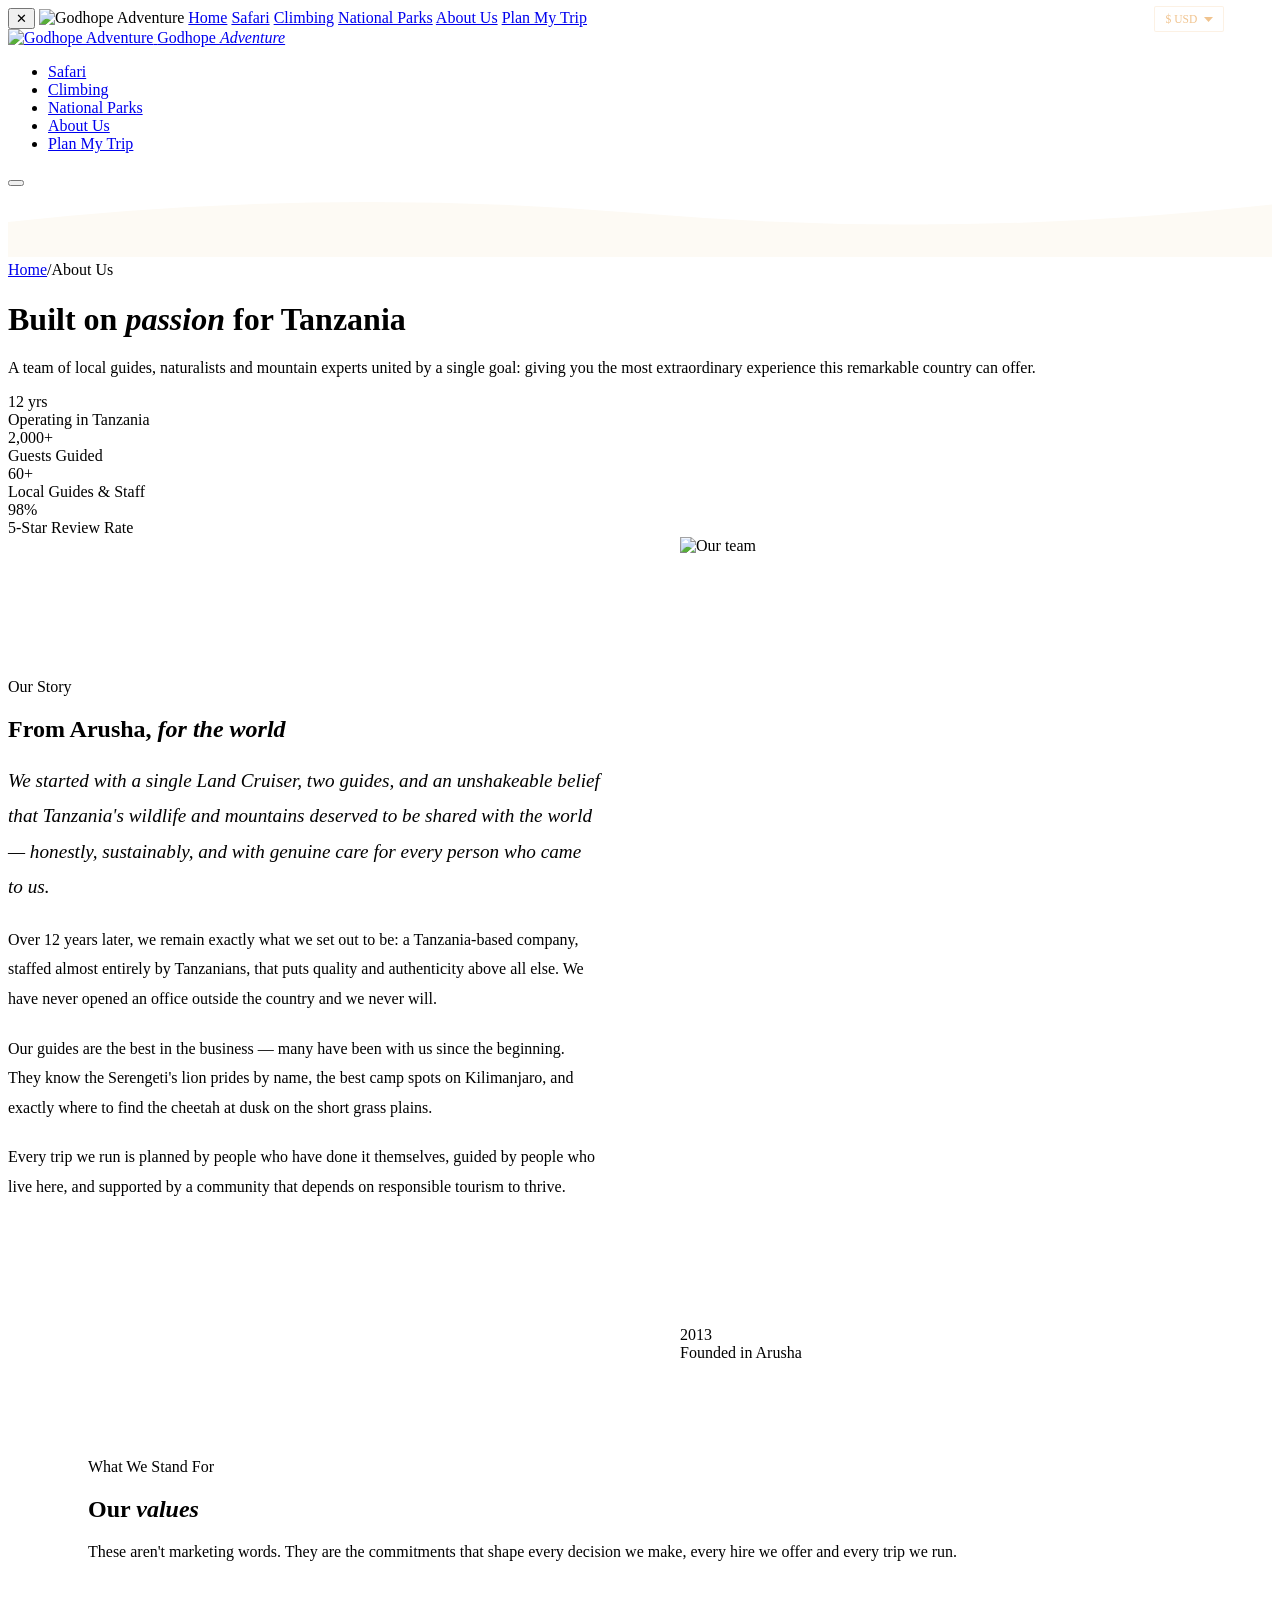
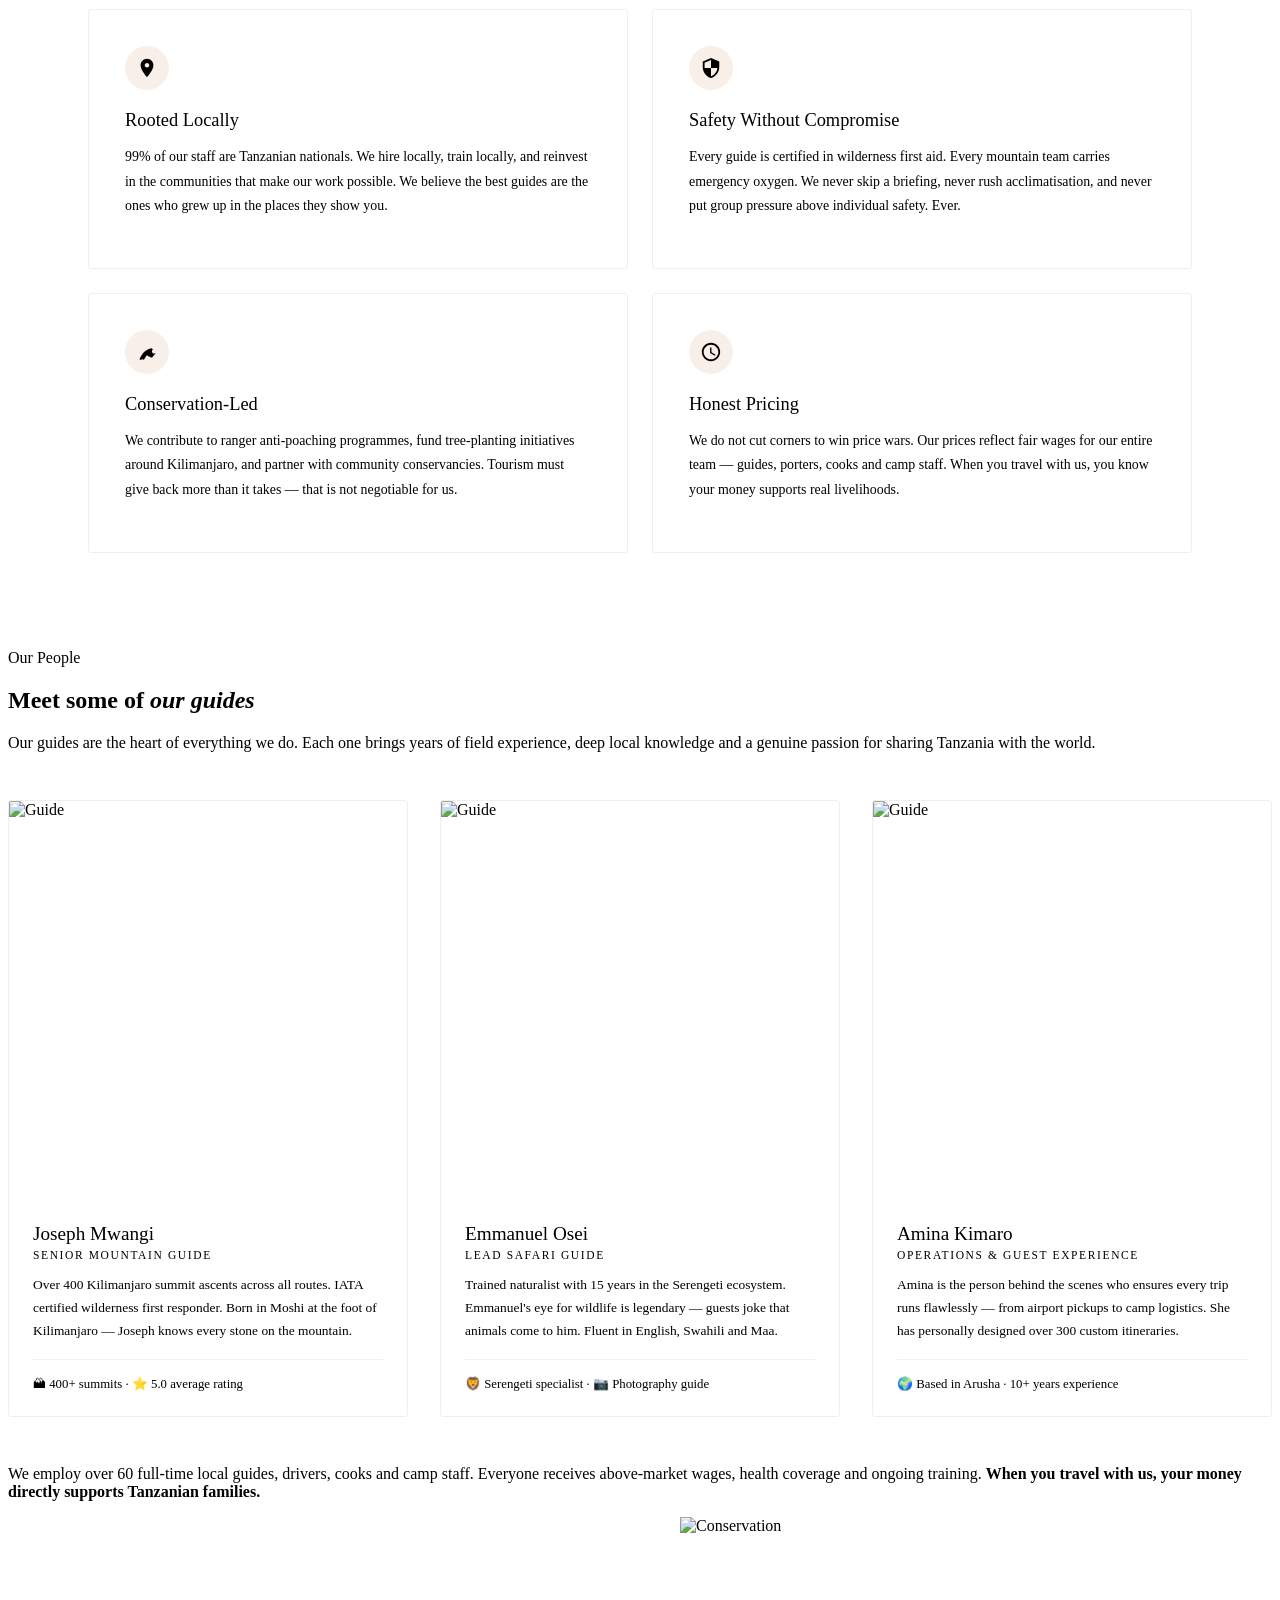
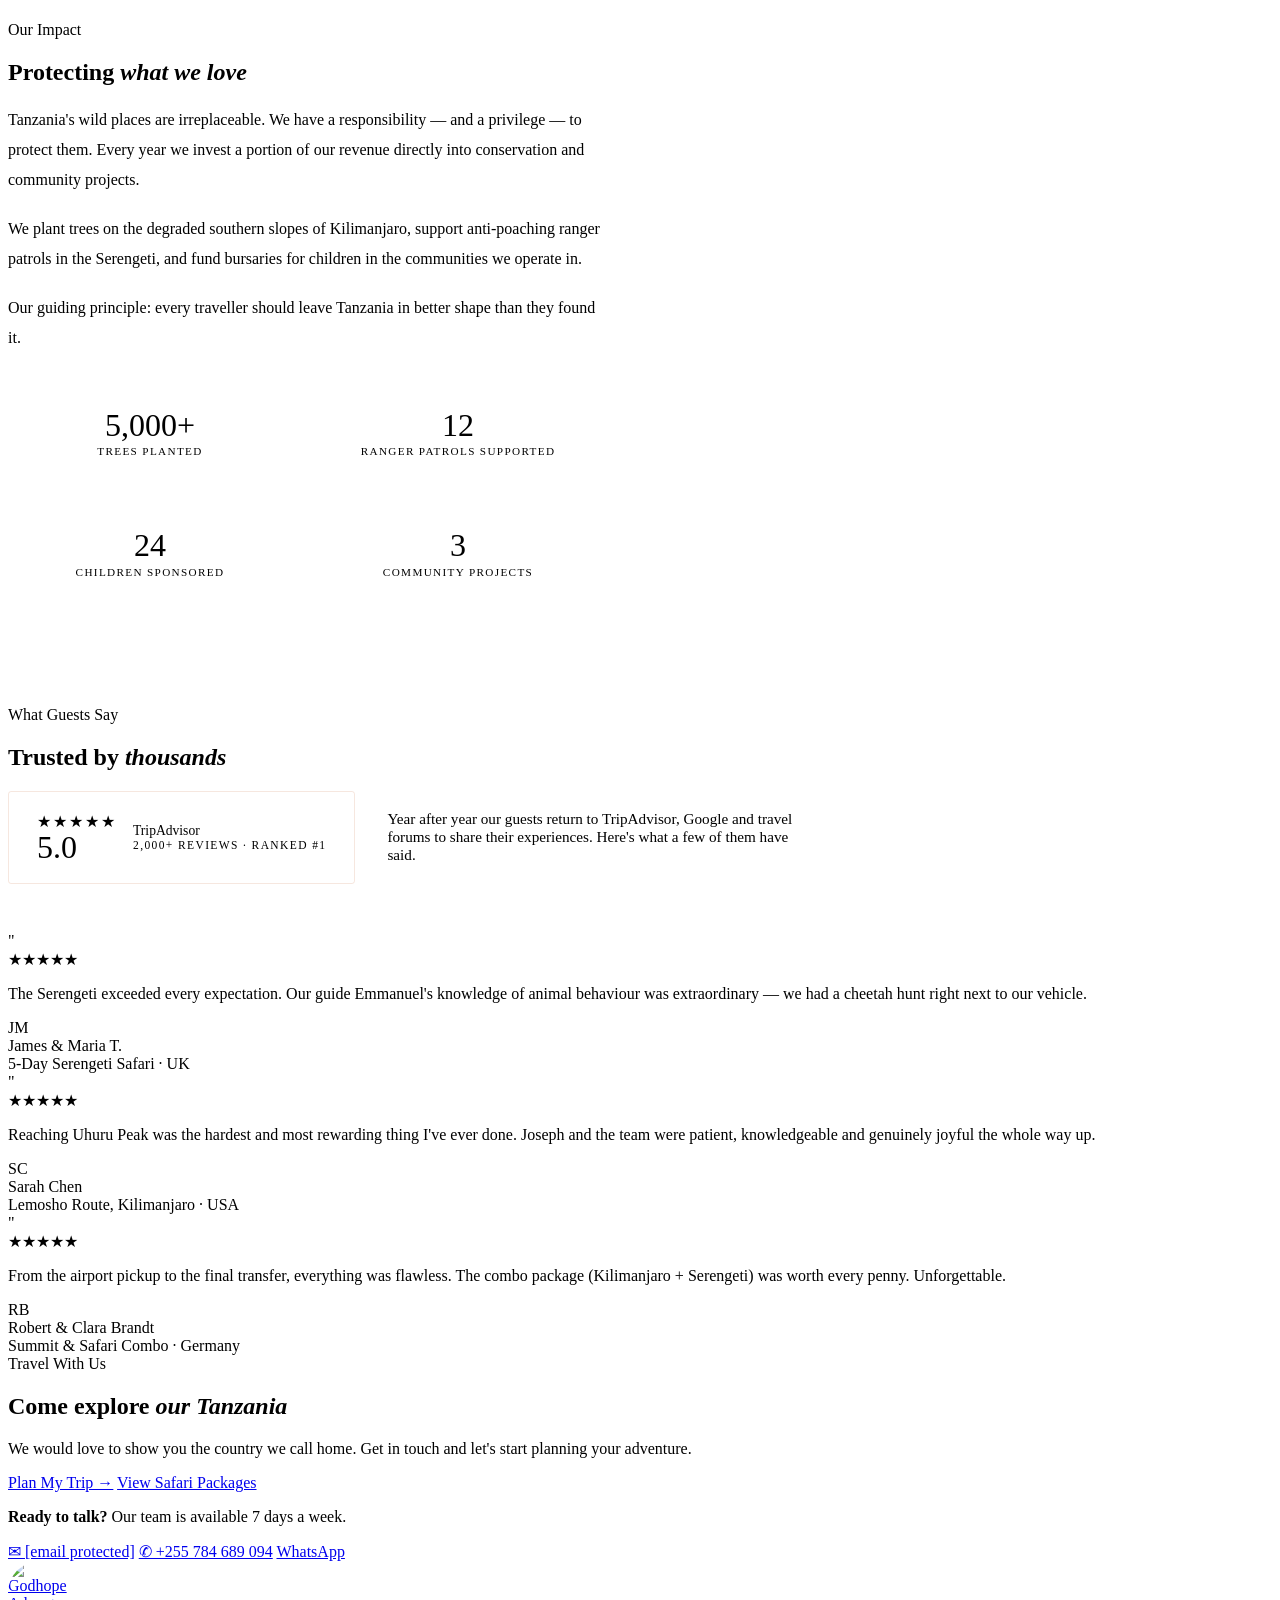
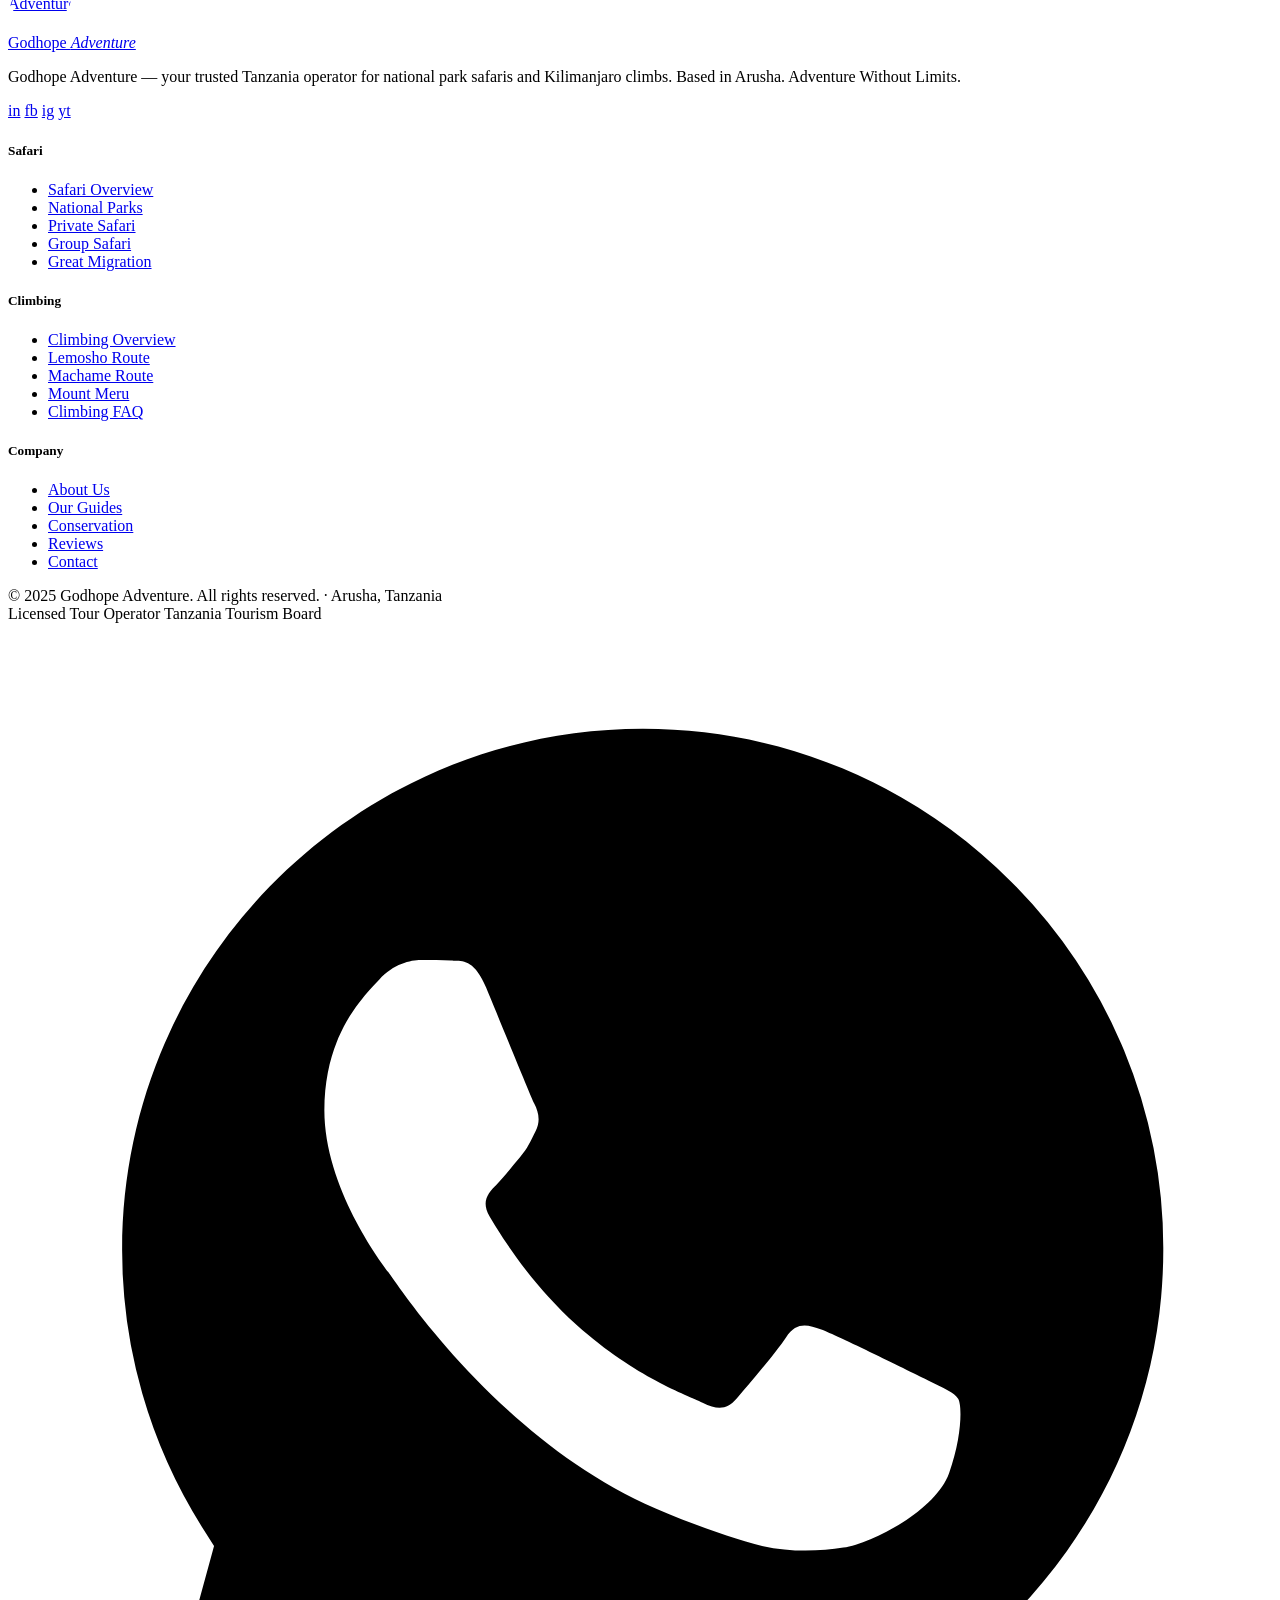
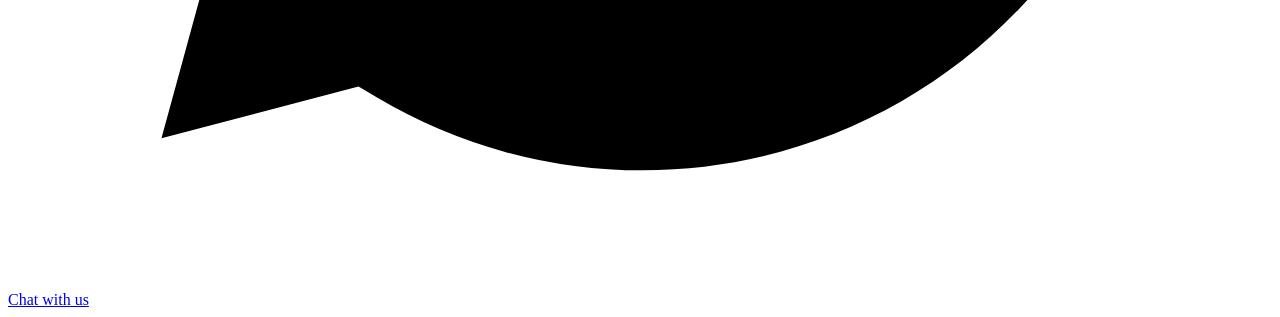
==== commit e2b430ac: "Update about.html" ====
--- a/about.html
+++ b/about.html
@@ -77,6 +77,7 @@
 .goog-te-banner-frame,.goog-te-balloon-frame{display:none!important}
 .goog-logo-link,.goog-te-gadget>span{display:none!important}
 body{top:0!important}
+.gha-topbar-right{display:flex;align-items:center;gap:.75rem}
 .gha-cur-wrap{position:relative}
 .gha-cur-btn{background:rgba(255,255,255,.06);border:1px solid rgba(237,184,122,.2);color:rgba(237,184,122,.85);font-family:var(--sans);font-size:.72rem;padding:.24rem .65rem;border-radius:2px;cursor:pointer;display:flex;align-items:center;gap:.4rem;transition:border-color .2s,color .2s;white-space:nowrap;line-height:1.4}
 .gha-cur-btn:hover{border-color:var(--amber-pale);color:var(--amber-pale)}
@@ -149,7 +150,7 @@
   <a href="climbing.html">Climbing</a>
   <a href="national-parks.html">National Parks</a>
   <a href="about.html" class="active">About Us</a>
-  <a href="contact.html">Plan My Trip</a>
+  <a href="contact.html" class="mob-nav-cta">Plan My Trip</a>
 </div>
 <div class="gha-topbar" id="gha-topbar">
   <div class="gha-topbar-inner">
@@ -409,8 +410,8 @@
   <p class="contact-strip-copy"><strong>Ready to talk?</strong> Our team is available 7 days a week.</p>
   <div class="contact-chips">
     <a href="/cdn-cgi/l/email-protection#abc3cec7c7c4ebd8caddcac5c5cacac5cfd8dec6c6c2df85c8c485dfd1" class="chip">&#9993; <span class="__cf_email__" data-cfemail="9df5f8f1f1f2ddeefcebfcf3f3fcfcf3f9eee8f0f0f4e9b3fef2b3e9e7">[email&#160;protected]</span></a>
-    <a href="tel:+255000000000" class="chip">&#9990; +255 000 000 000</a>
-    <a href="https://wa.me/255000000000" class="chip">WhatsApp</a>
+    <a href="tel:+255000000000" class="chip">&#9990; +255 784 689 094</a>
+    <a href="https://wa.me/255 784 689 094" class="chip">WhatsApp</a>
   </div>
 </div>
 <footer>
@@ -467,7 +468,7 @@
     </div>
   </div>
 </footer>
-<a href="https://wa.me/255000000000" class="wa-float" target="_blank" aria-label="Chat on WhatsApp">
+<a href="https://wa.me/255 784 689 094" class="wa-float" target="_blank" aria-label="Chat on WhatsApp">
   <svg viewBox="0 0 24 24" xmlns="http://www.w3.org/2000/svg"><path d="M17.472 14.382c-.297-.149-1.758-.867-2.03-.967-.273-.099-.471-.148-.67.15-.197.297-.767.966-.94 1.164-.173.199-.347.223-.644.075-.297-.15-1.255-.463-2.39-1.475-.883-.788-1.48-1.761-1.653-2.059-.173-.297-.018-.458.13-.606.134-.133.298-.347.446-.52.149-.174.198-.298.298-.497.099-.198.05-.371-.025-.52-.075-.149-.669-1.612-.916-2.207-.242-.579-.487-.5-.669-.51-.173-.008-.371-.01-.57-.01-.198 0-.52.074-.792.372-.272.297-1.04 1.016-1.04 2.479 0 1.462 1.065 2.875 1.213 3.074.149.198 2.096 3.2 5.077 4.487.709.306 1.262.489 1.694.625.712.227 1.36.195 1.871.118.571-.085 1.758-.719 2.006-1.413.248-.694.248-1.289.173-1.413-.074-.124-.272-.198-.57-.347zm-5.421 7.403h-.004a9.87 9.87 0 01-5.031-1.378l-.361-.214-3.741.982.998-3.648-.235-.374a9.86 9.86 0 01-1.51-5.26c.001-5.45 4.436-9.884 9.888-9.884 2.64 0 5.122 1.03 6.988 2.898a9.825 9.825 0 012.893 6.994c-.003 5.45-4.437 9.884-9.885 9.884z"/></svg>
   <span class="wa-float-label">Chat with us</span>
 </a>
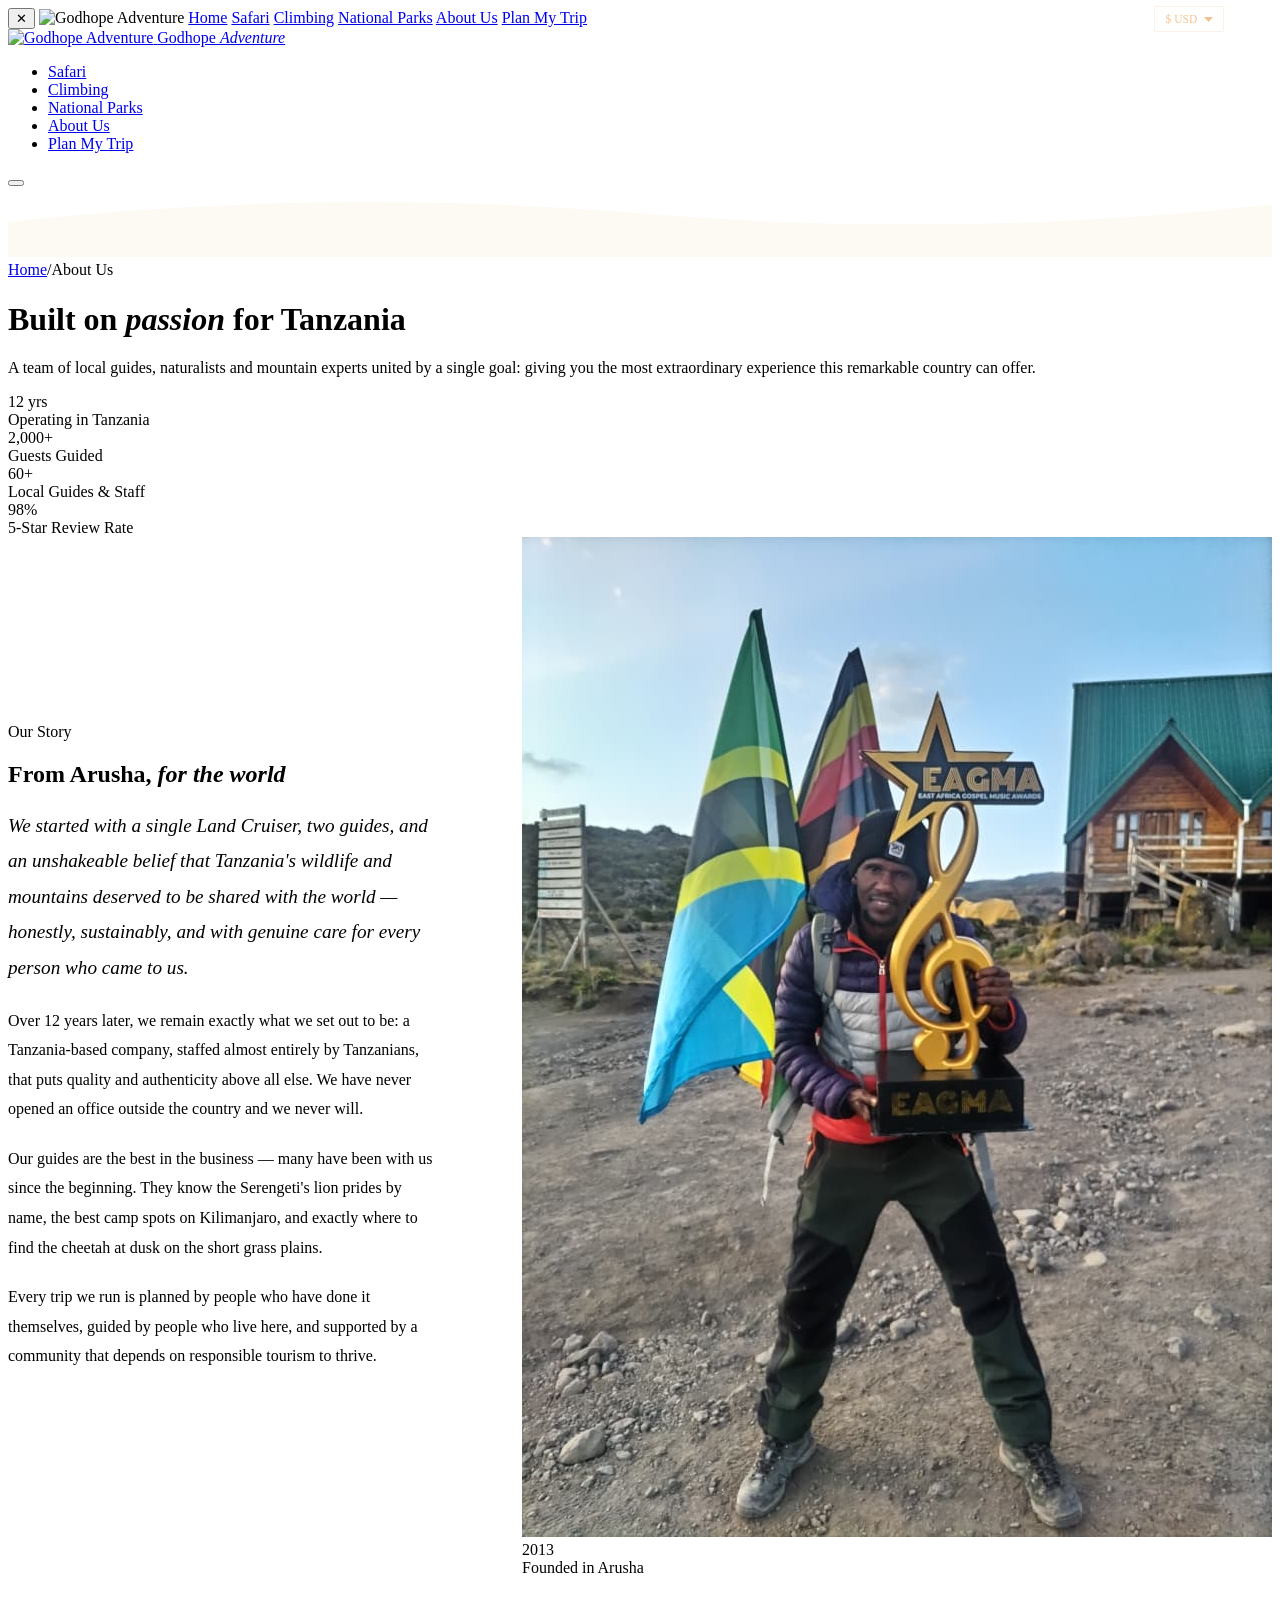
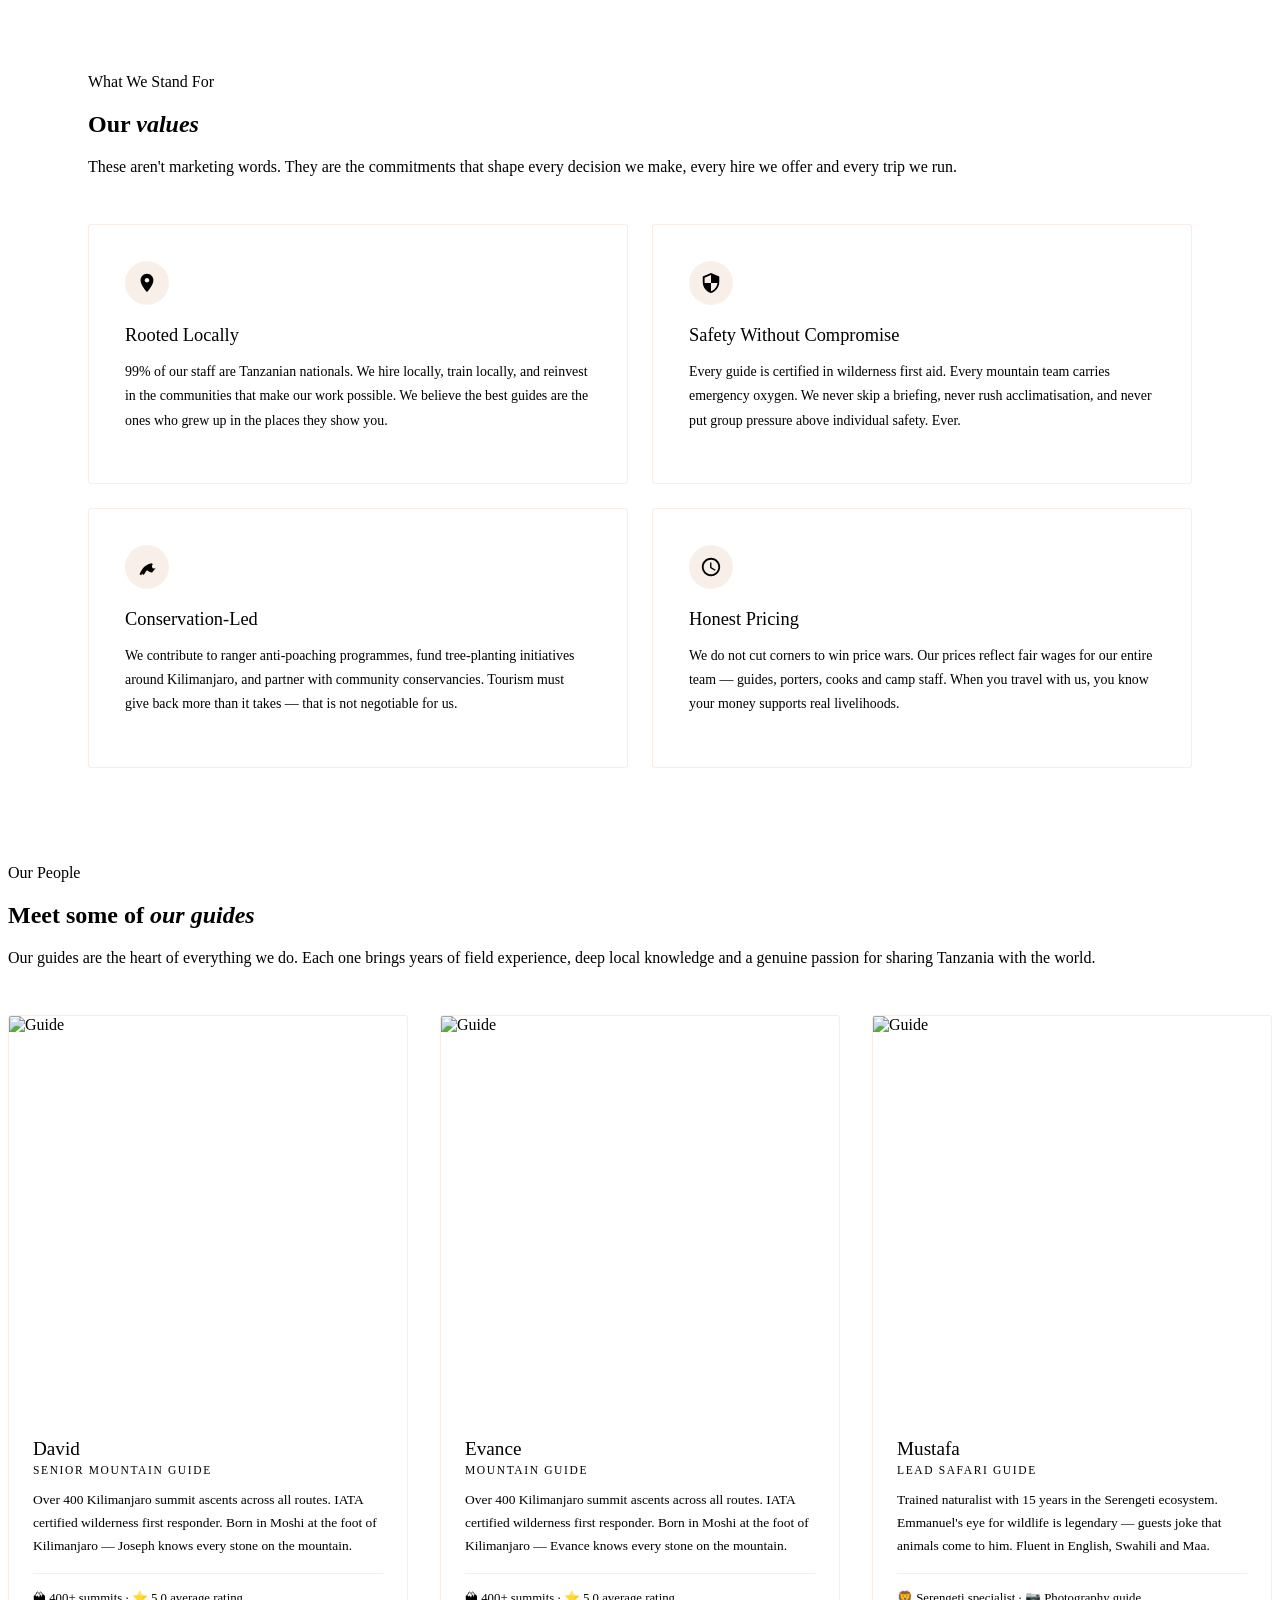
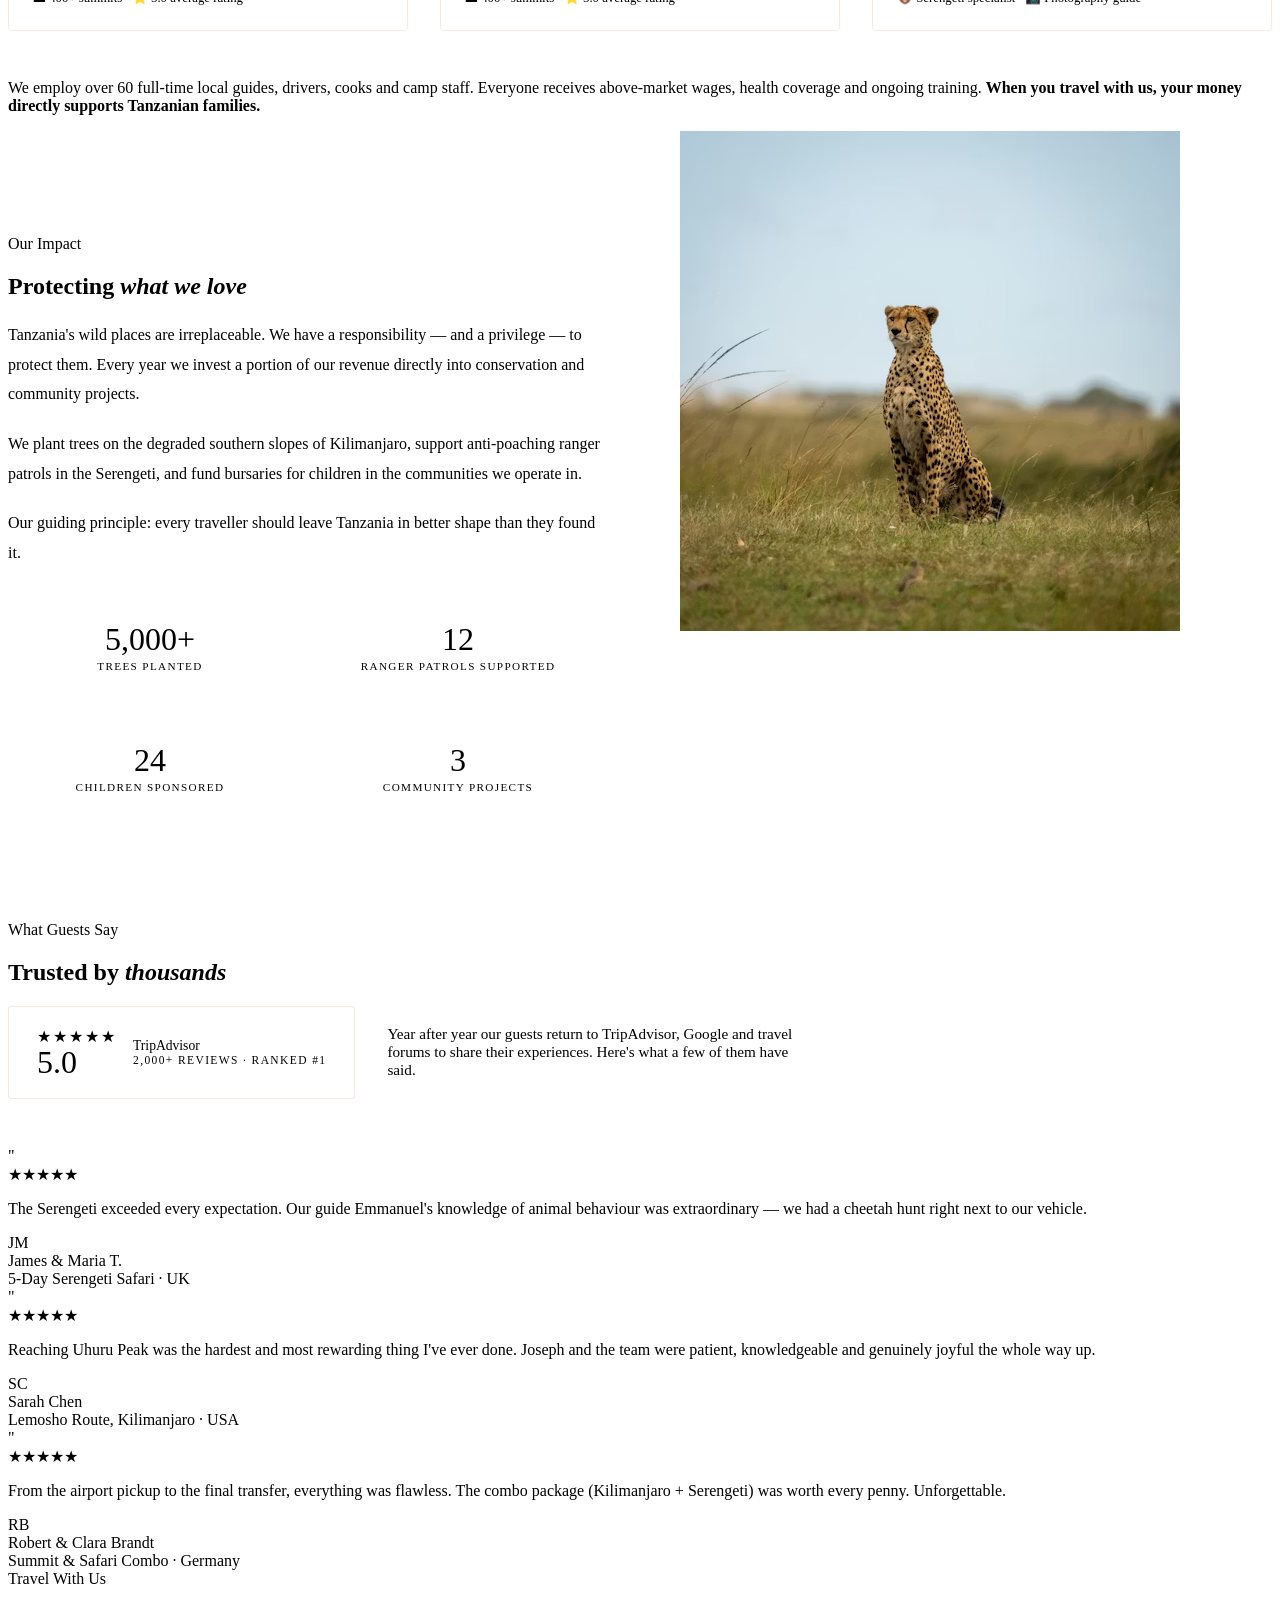
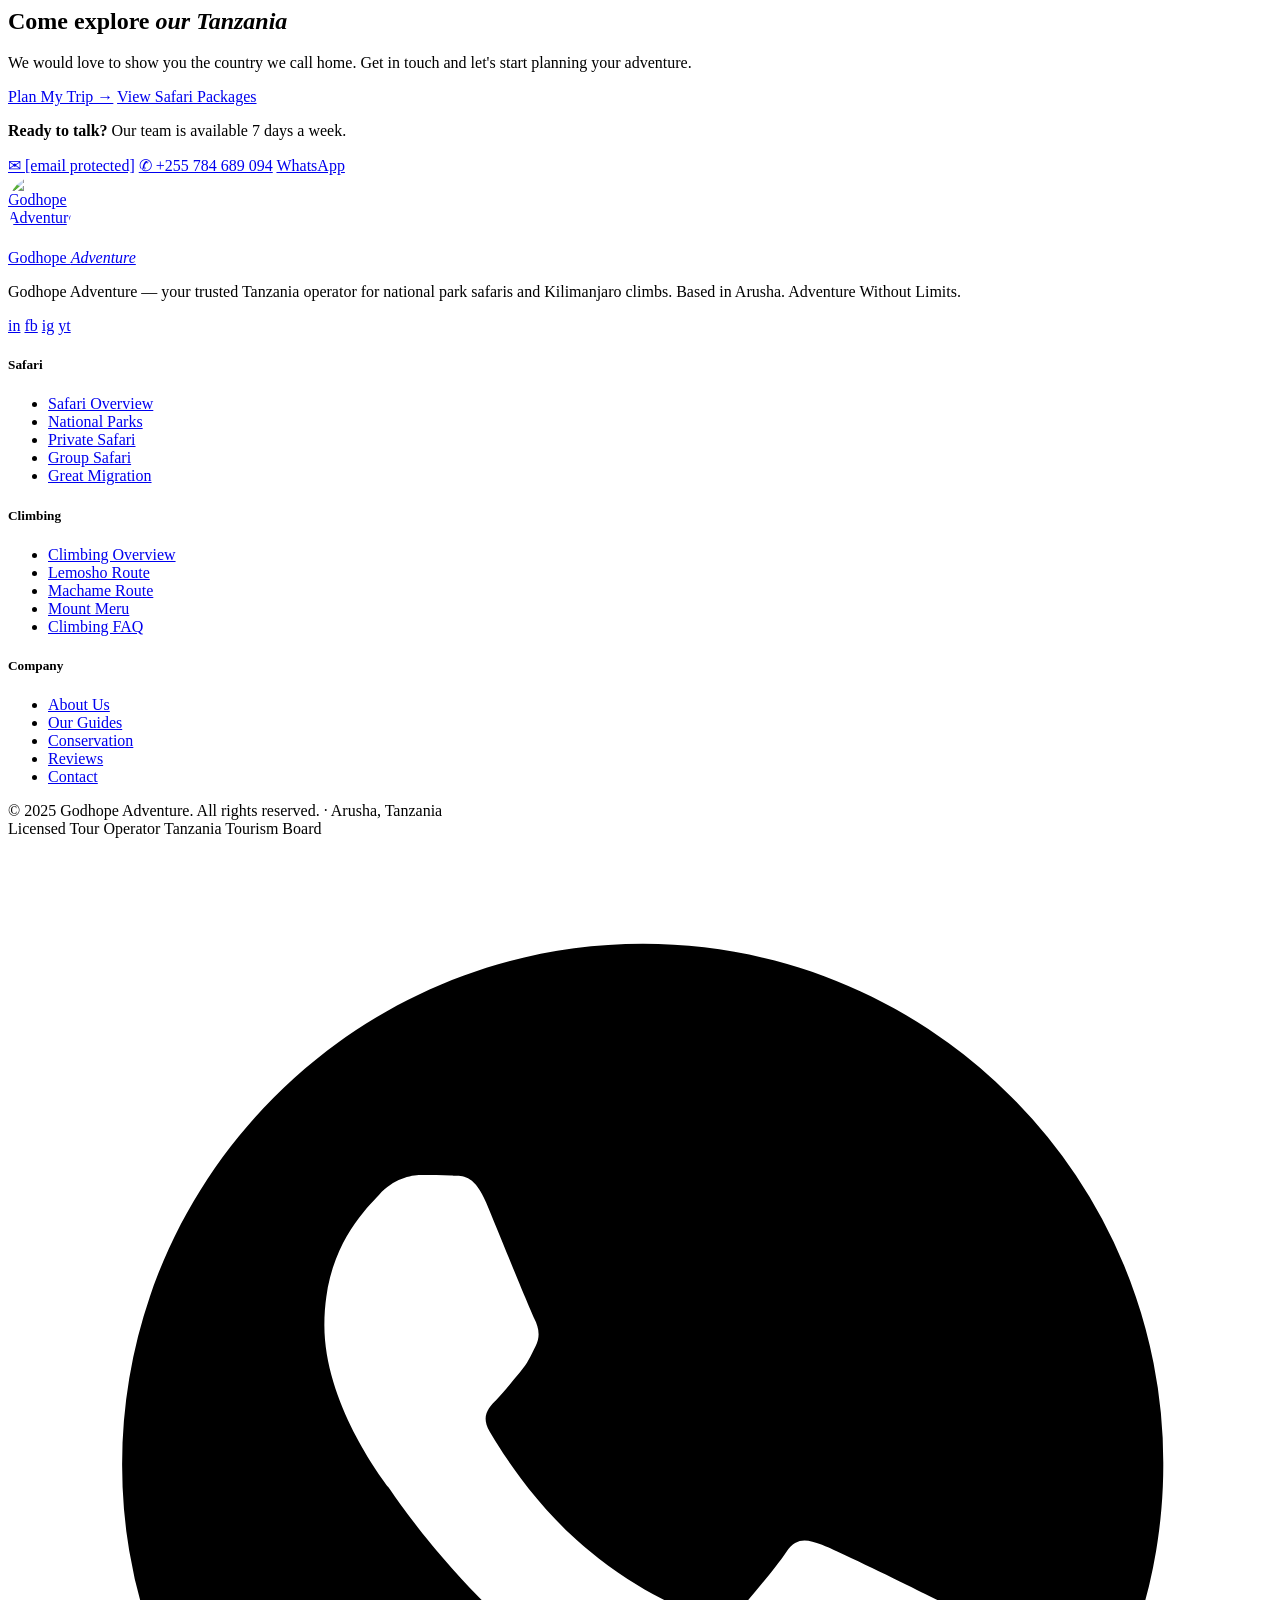
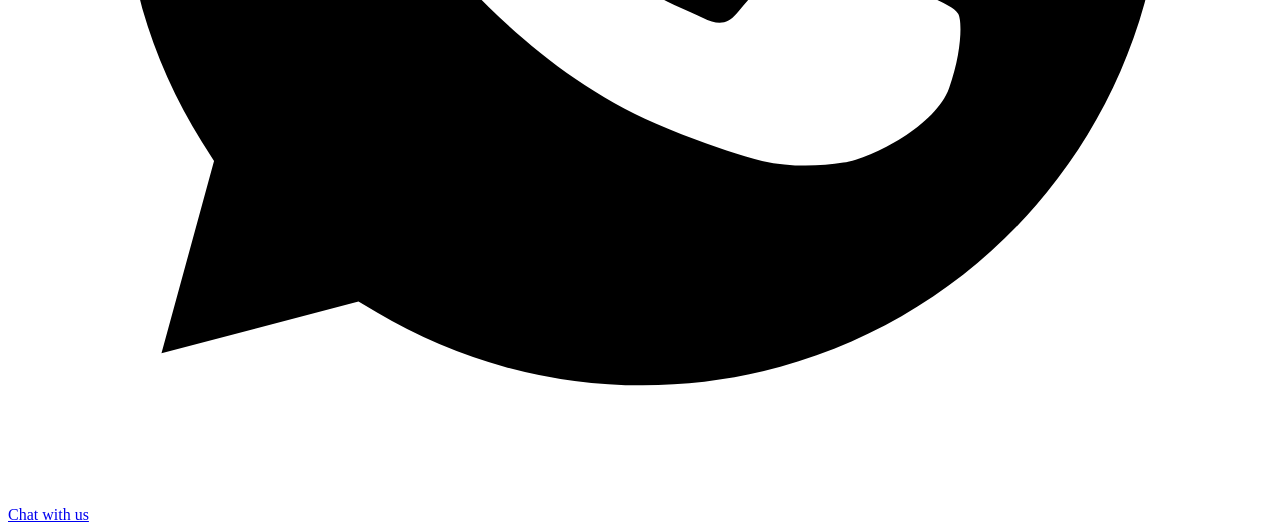
==== commit 1764a70e: "Update about.html" ====
--- a/about.html
+++ b/about.html
@@ -231,7 +231,7 @@
       </div>
       <div class="split-visual">
         <div class="split-img-frame" style="aspect-ratio: 3/4;">
-          <img src="https://images.unsplash.com/photo-1486591038519-6e719f5f6a05?w=800&q=80" alt="Our team" loading="lazy">
+          <img src="director.jpeg" alt="Our team" loading="lazy">
         </div>
         <div class="split-float">
           <div class="n">2013</div>
@@ -282,10 +282,10 @@
     <div class="team-grid">
       <div class="team-card">
         <div class="team-card-img">
-          <img src="https://images.unsplash.com/photo-1506794778202-cad84cf45f1d?w=500&q=80" alt="Guide" loading="lazy">
+          <img src="david.jpeg" alt="Guide" loading="lazy">
         </div>
         <div class="team-card-body">
-          <div class="team-name">Joseph Mwangi</div>
+          <div class="team-name">David</div>
           <div class="team-role">Senior Mountain Guide</div>
           <p class="team-desc">Over 400 Kilimanjaro summit ascents across all routes. IATA certified wilderness first responder. Born in Moshi at the foot of Kilimanjaro — Joseph knows every stone on the mountain.</p>
           <div class="team-detail">🏔 400+ summits · ⭐ 5.0 average rating</div>
@@ -293,24 +293,24 @@
       </div>
       <div class="team-card">
         <div class="team-card-img">
-          <img src="https://images.unsplash.com/photo-1507003211169-0a1dd7228f2d?w=500&q=80" alt="Guide" loading="lazy">
+          <img src="evance.jpeg" alt="Guide" loading="lazy">
         </div>
         <div class="team-card-body">
-          <div class="team-name">Emmanuel Osei</div>
+          <div class="team-name">Evance</div>
+          <div class="team-role">Mountain Guide</div>
+          <p class="team-desc">Over 400 Kilimanjaro summit ascents across all routes. IATA certified wilderness first responder. Born in Moshi at the foot of Kilimanjaro — Evance knows every stone on the mountain.</p>
+          <div class="team-detail">🏔 400+ summits · ⭐ 5.0 average rating</div>
+        </div>
+      </div>
+      <div class="team-card">
+        <div class="team-card-img">
+          <img src="mustafa.jpeg" alt="Guide" loading="lazy">
+        </div>
+        <div class="team-card-body">
+          <div class="team-name">Mustafa</div>
           <div class="team-role">Lead Safari Guide</div>
           <p class="team-desc">Trained naturalist with 15 years in the Serengeti ecosystem. Emmanuel's eye for wildlife is legendary — guests joke that animals come to him. Fluent in English, Swahili and Maa.</p>
           <div class="team-detail">🦁 Serengeti specialist · 📷 Photography guide</div>
-        </div>
-      </div>
-      <div class="team-card">
-        <div class="team-card-img">
-          <img src="https://images.unsplash.com/photo-1544005313-94ddf0286df2?w=500&q=80" alt="Guide" loading="lazy">
-        </div>
-        <div class="team-card-body">
-          <div class="team-name">Amina Kimaro</div>
-          <div class="team-role">Operations &amp; Guest Experience</div>
-          <p class="team-desc">Amina is the person behind the scenes who ensures every trip runs flawlessly — from airport pickups to camp logistics. She has personally designed over 300 custom itineraries.</p>
-          <div class="team-detail">🌍 Based in Arusha · 10+ years experience</div>
         </div>
       </div>
     </div>
@@ -340,7 +340,7 @@
       </div>
       <div>
         <div class="split-img-frame" style="aspect-ratio:3/4;">
-          <img src="https://images.unsplash.com/photo-1568111561564-08726a1563e1?w=800&q=80" alt="Conservation" loading="lazy">
+          <img src="cheetahonmax.avif" alt="Conservation" loading="lazy">
         </div>
       </div>
     </div>
@@ -410,7 +410,7 @@
   <p class="contact-strip-copy"><strong>Ready to talk?</strong> Our team is available 7 days a week.</p>
   <div class="contact-chips">
     <a href="/cdn-cgi/l/email-protection#abc3cec7c7c4ebd8caddcac5c5cacac5cfd8dec6c6c2df85c8c485dfd1" class="chip">&#9993; <span class="__cf_email__" data-cfemail="9df5f8f1f1f2ddeefcebfcf3f3fcfcf3f9eee8f0f0f4e9b3fef2b3e9e7">[email&#160;protected]</span></a>
-    <a href="tel:+255000000000" class="chip">&#9990; +255 784 689 094</a>
+    <a href="tel:+255 784 689 094" class="chip">&#9990; +255 784 689 094</a>
     <a href="https://wa.me/255 784 689 094" class="chip">WhatsApp</a>
   </div>
 </div>
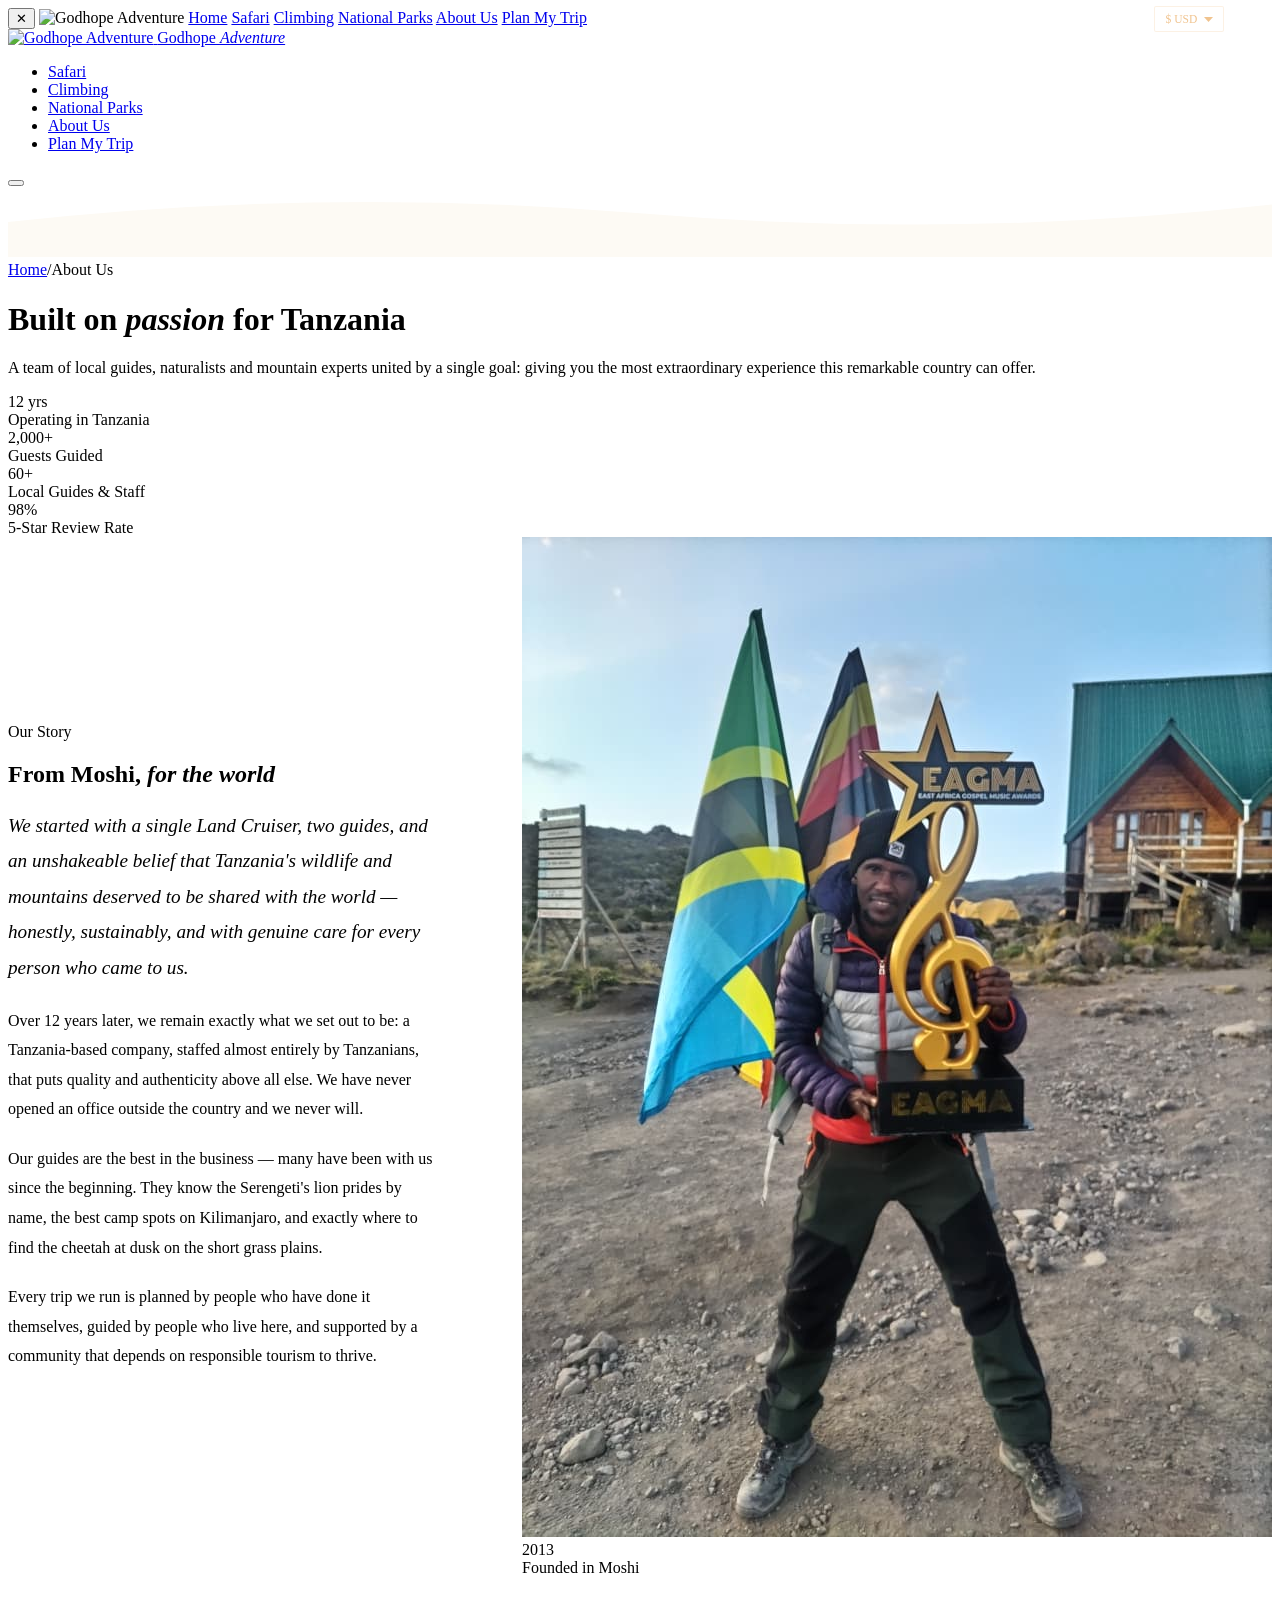
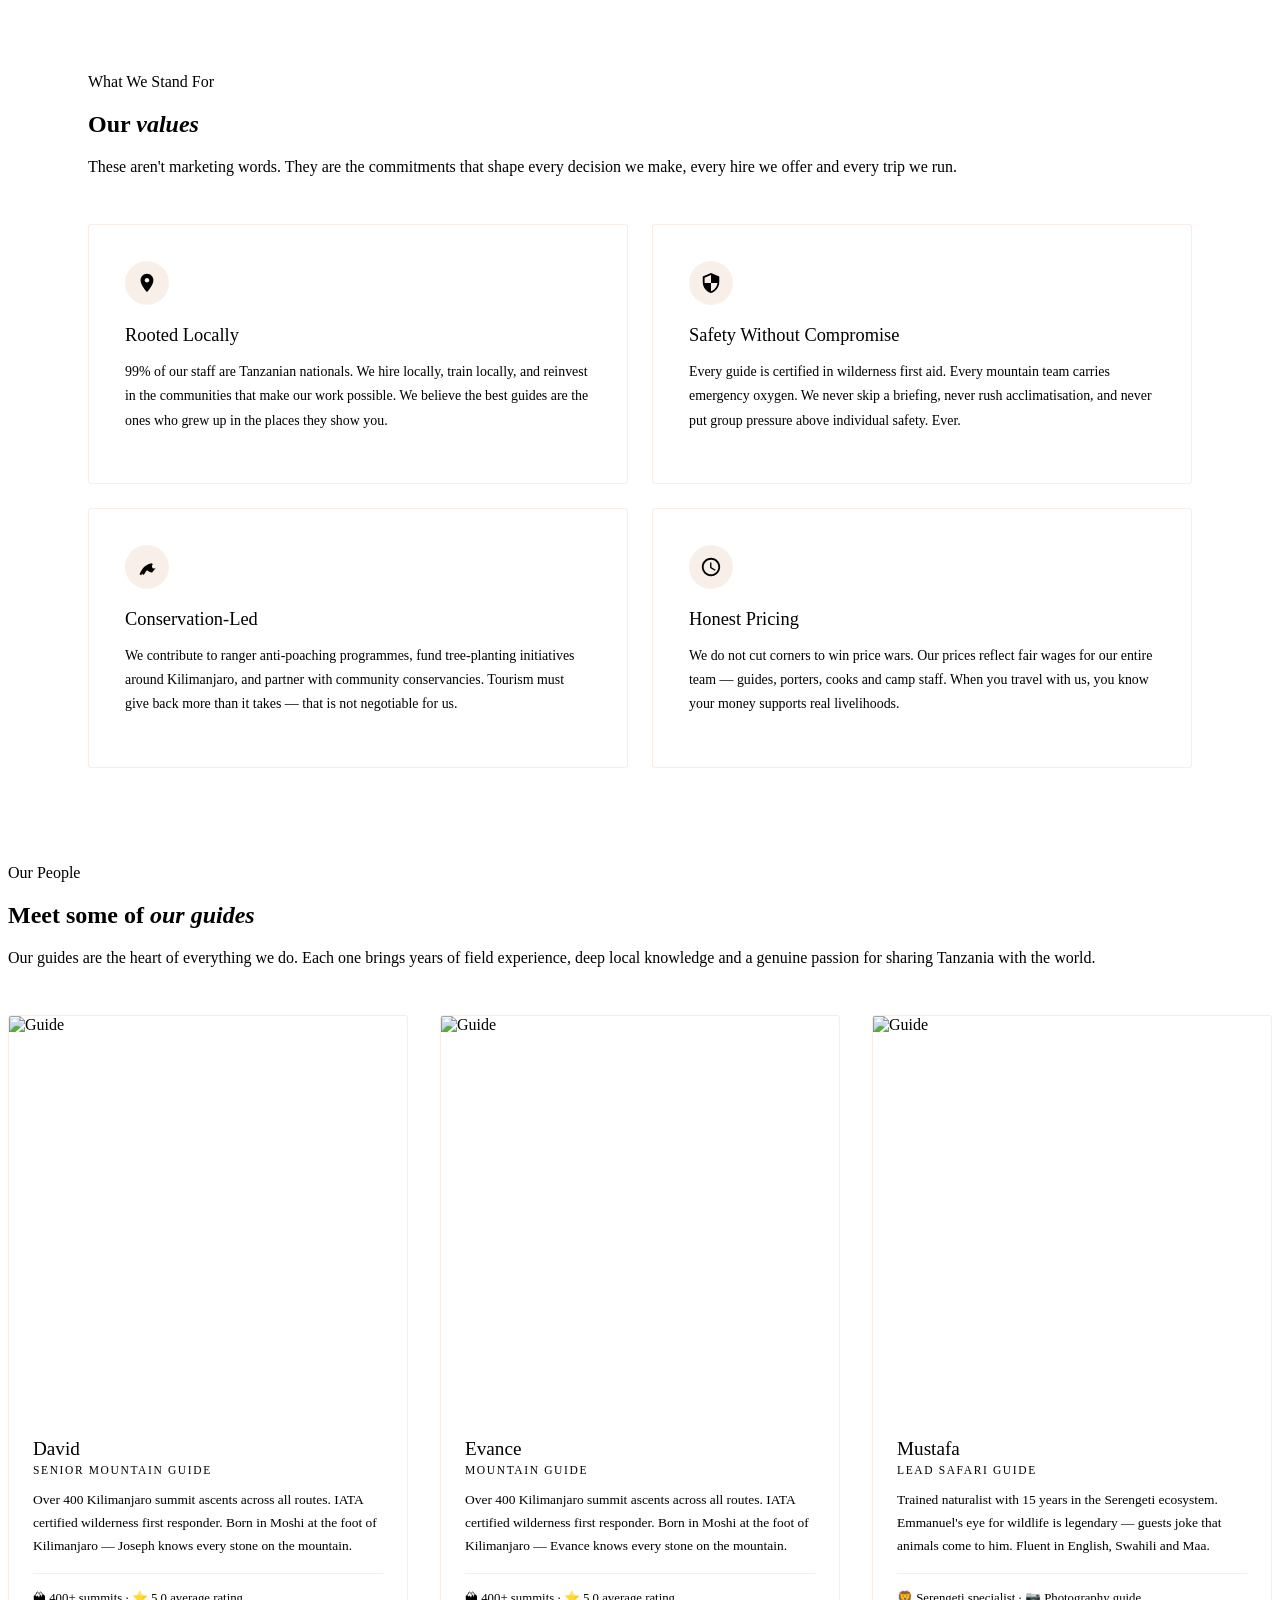
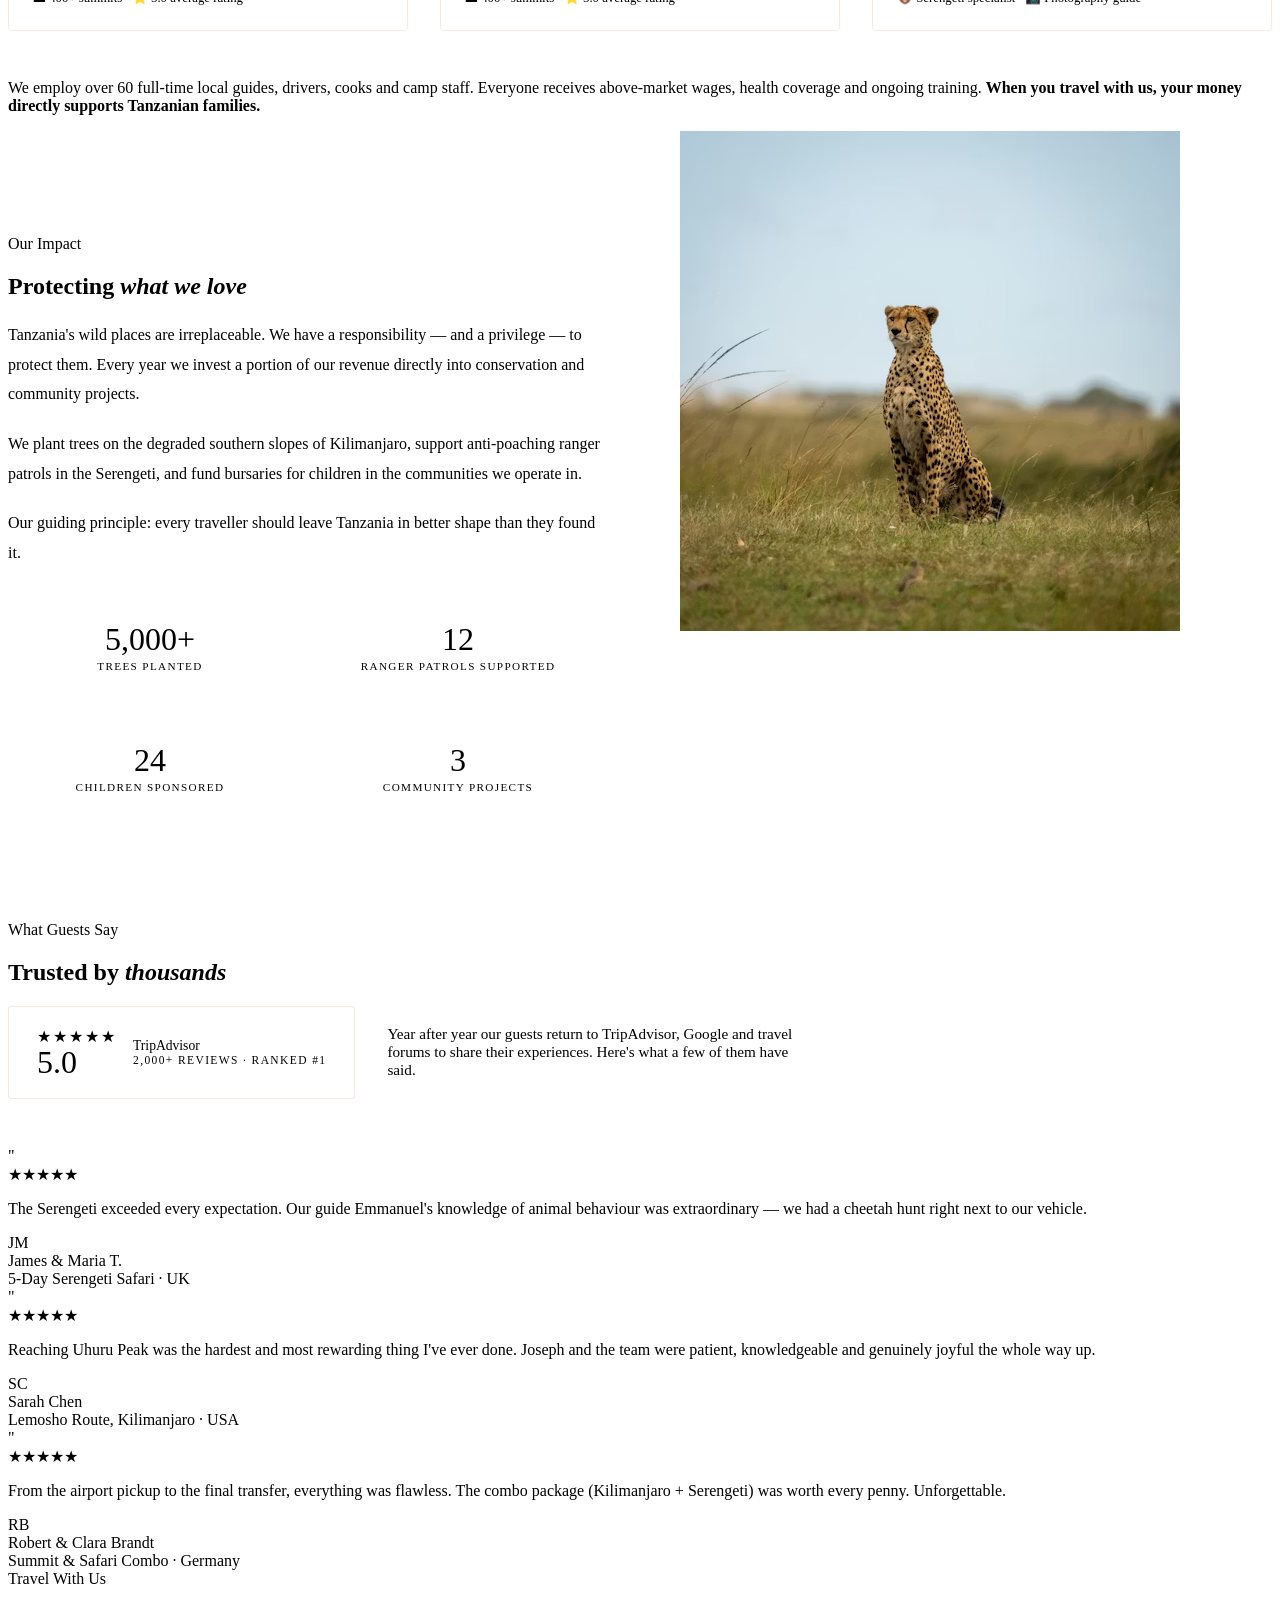
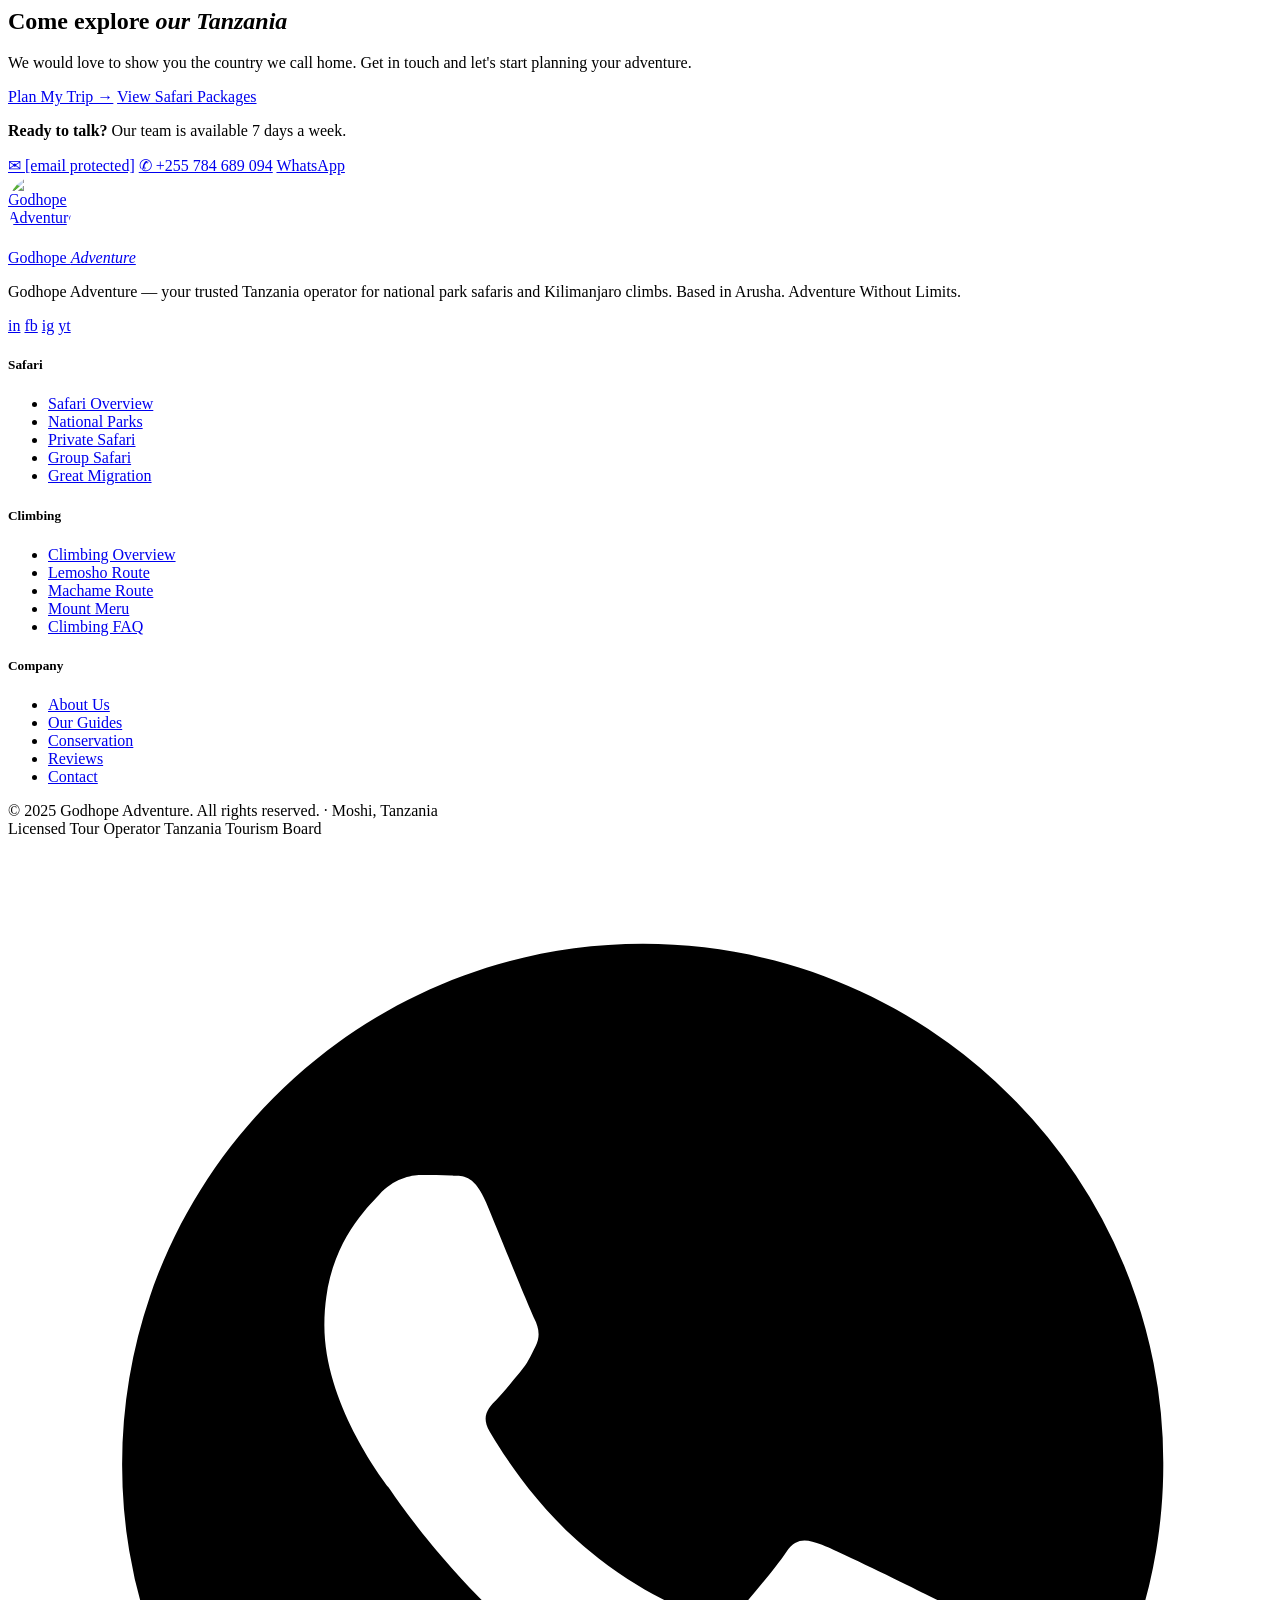
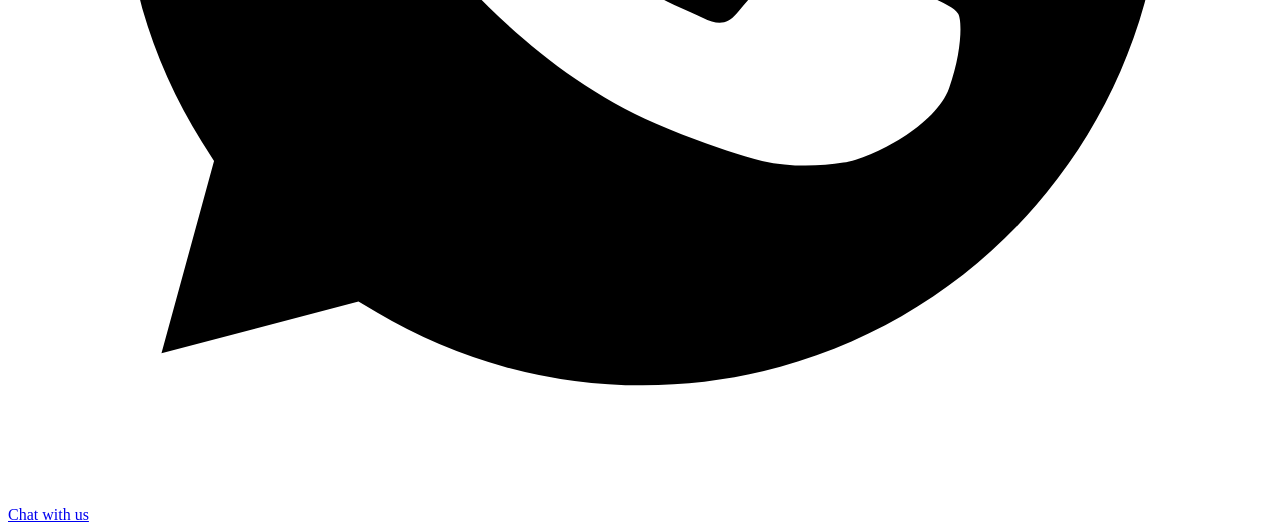
==== commit b67b1335: "Change location references from Arusha to Moshi" ====
--- a/about.html
+++ b/about.html
@@ -220,7 +220,7 @@
     <div class="story-grid">
       <div>
         <div class="section-eyebrow">Our Story</div>
-        <h2 class="section-h2">From Arusha, <em>for the world</em></h2>
+        <h2 class="section-h2">From Moshi, <em>for the world</em></h2>
         <div class="ruled-line"></div>
         <div class="story-text">
           <p>We started with a single Land Cruiser, two guides, and an unshakeable belief that Tanzania's wildlife and mountains deserved to be shared with the world — honestly, sustainably, and with genuine care for every person who came to us.</p>
@@ -235,7 +235,7 @@
         </div>
         <div class="split-float">
           <div class="n">2013</div>
-          <div class="l">Founded in Arusha</div>
+          <div class="l">Founded in Moshi</div>
         </div>
       </div>
     </div>
@@ -282,7 +282,7 @@
     <div class="team-grid">
       <div class="team-card">
         <div class="team-card-img">
-          <img src="david.jpeg" alt="Guide" loading="lazy">
+          <img src="david.png" alt="Guide" loading="lazy">
         </div>
         <div class="team-card-body">
           <div class="team-name">David</div>
@@ -461,7 +461,7 @@
     </div>
   </div>
   <div class="footer-bottom">
-    <span>&copy; 2025 Godhope Adventure. All rights reserved. &middot; Arusha, Tanzania</span>
+    <span>&copy; 2025 Godhope Adventure. All rights reserved. &middot; Moshi, Tanzania</span>
     <div class="footer-certs">
       <span class="cert">Licensed Tour Operator</span>
       <span class="cert">Tanzania Tourism Board</span>
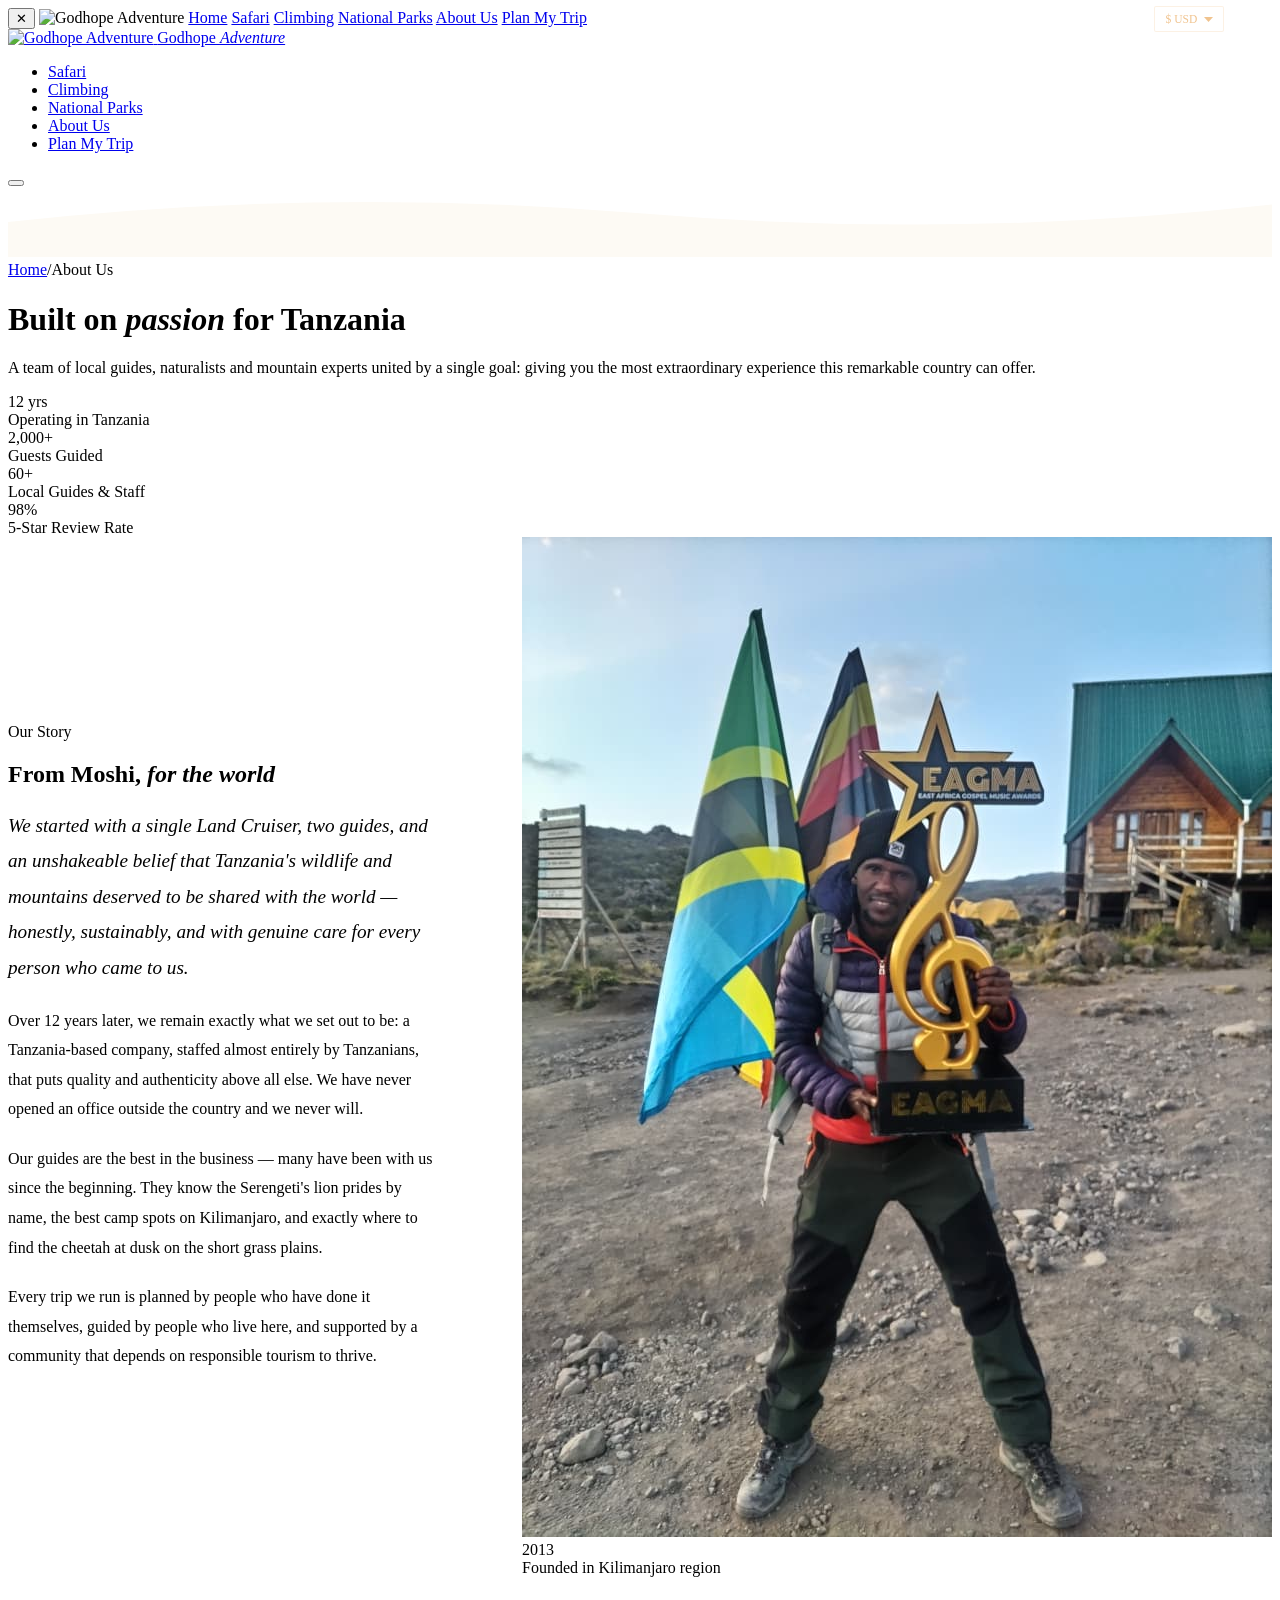
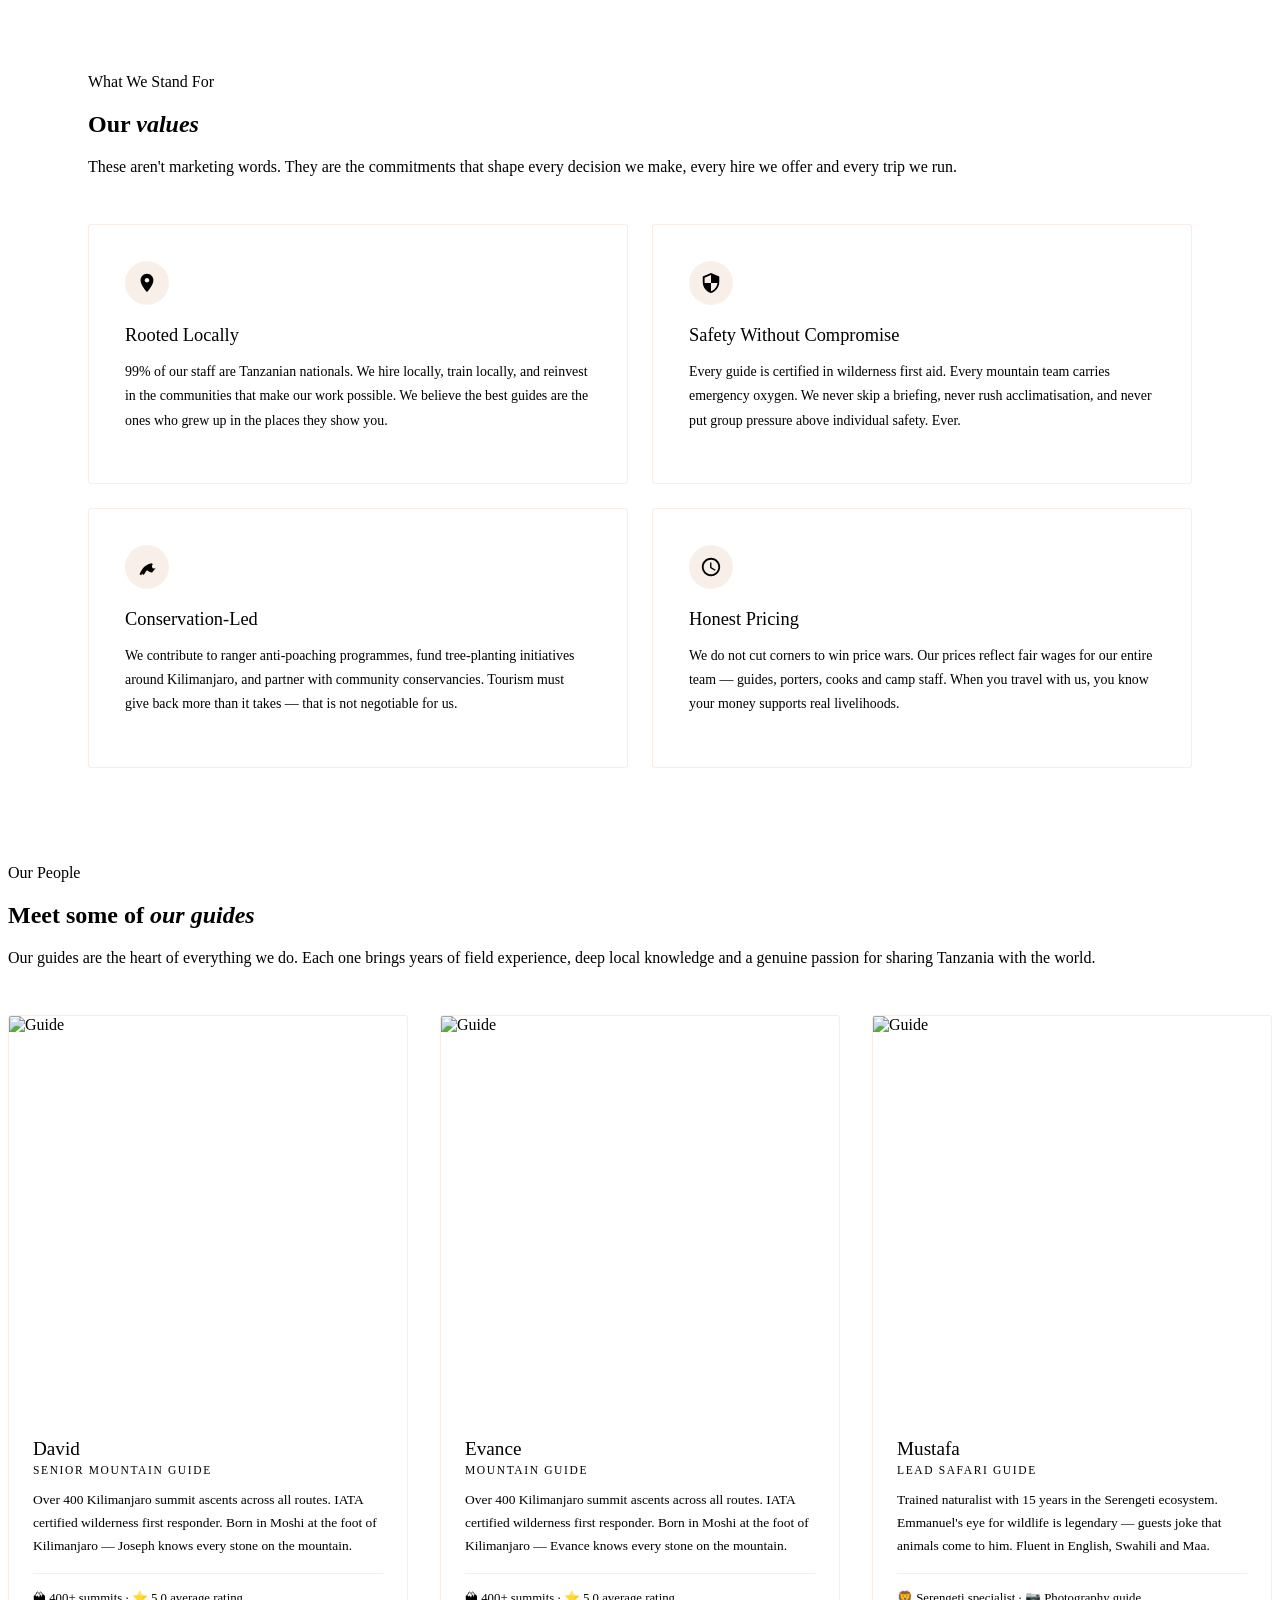
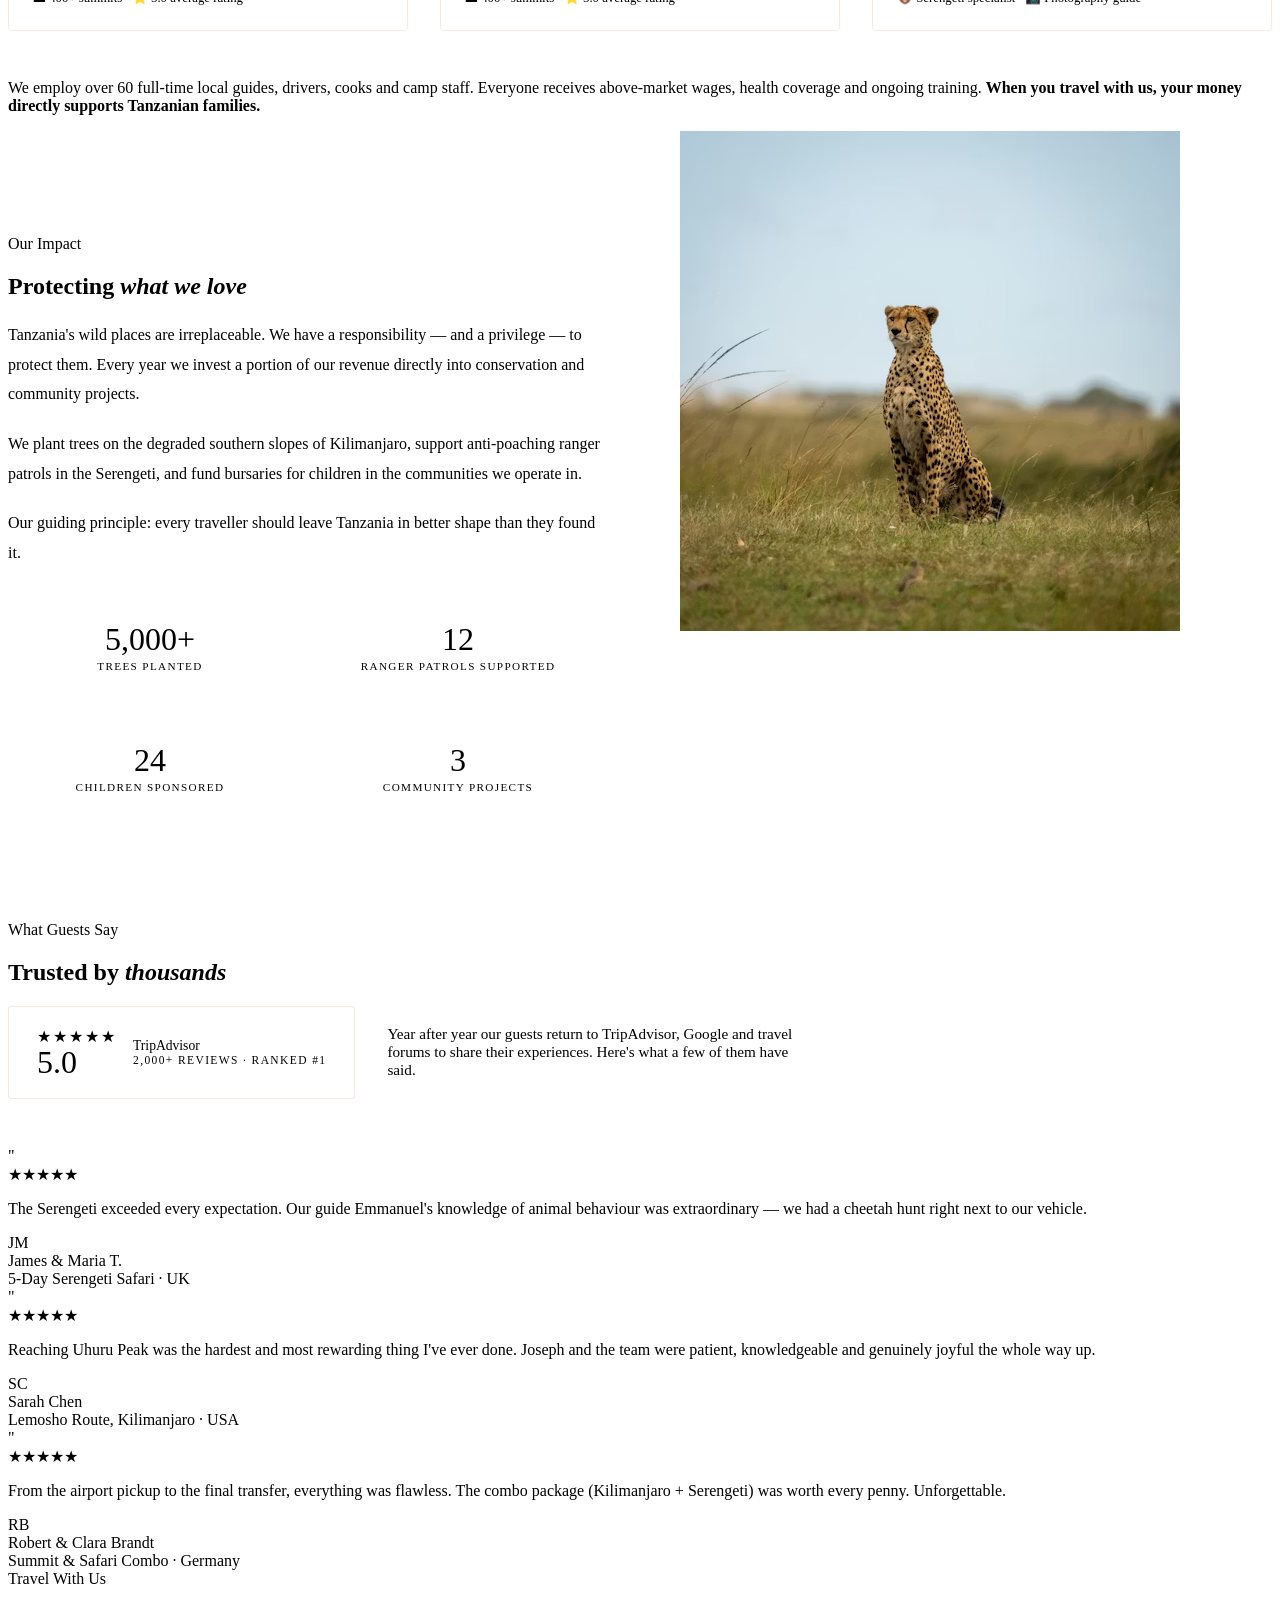
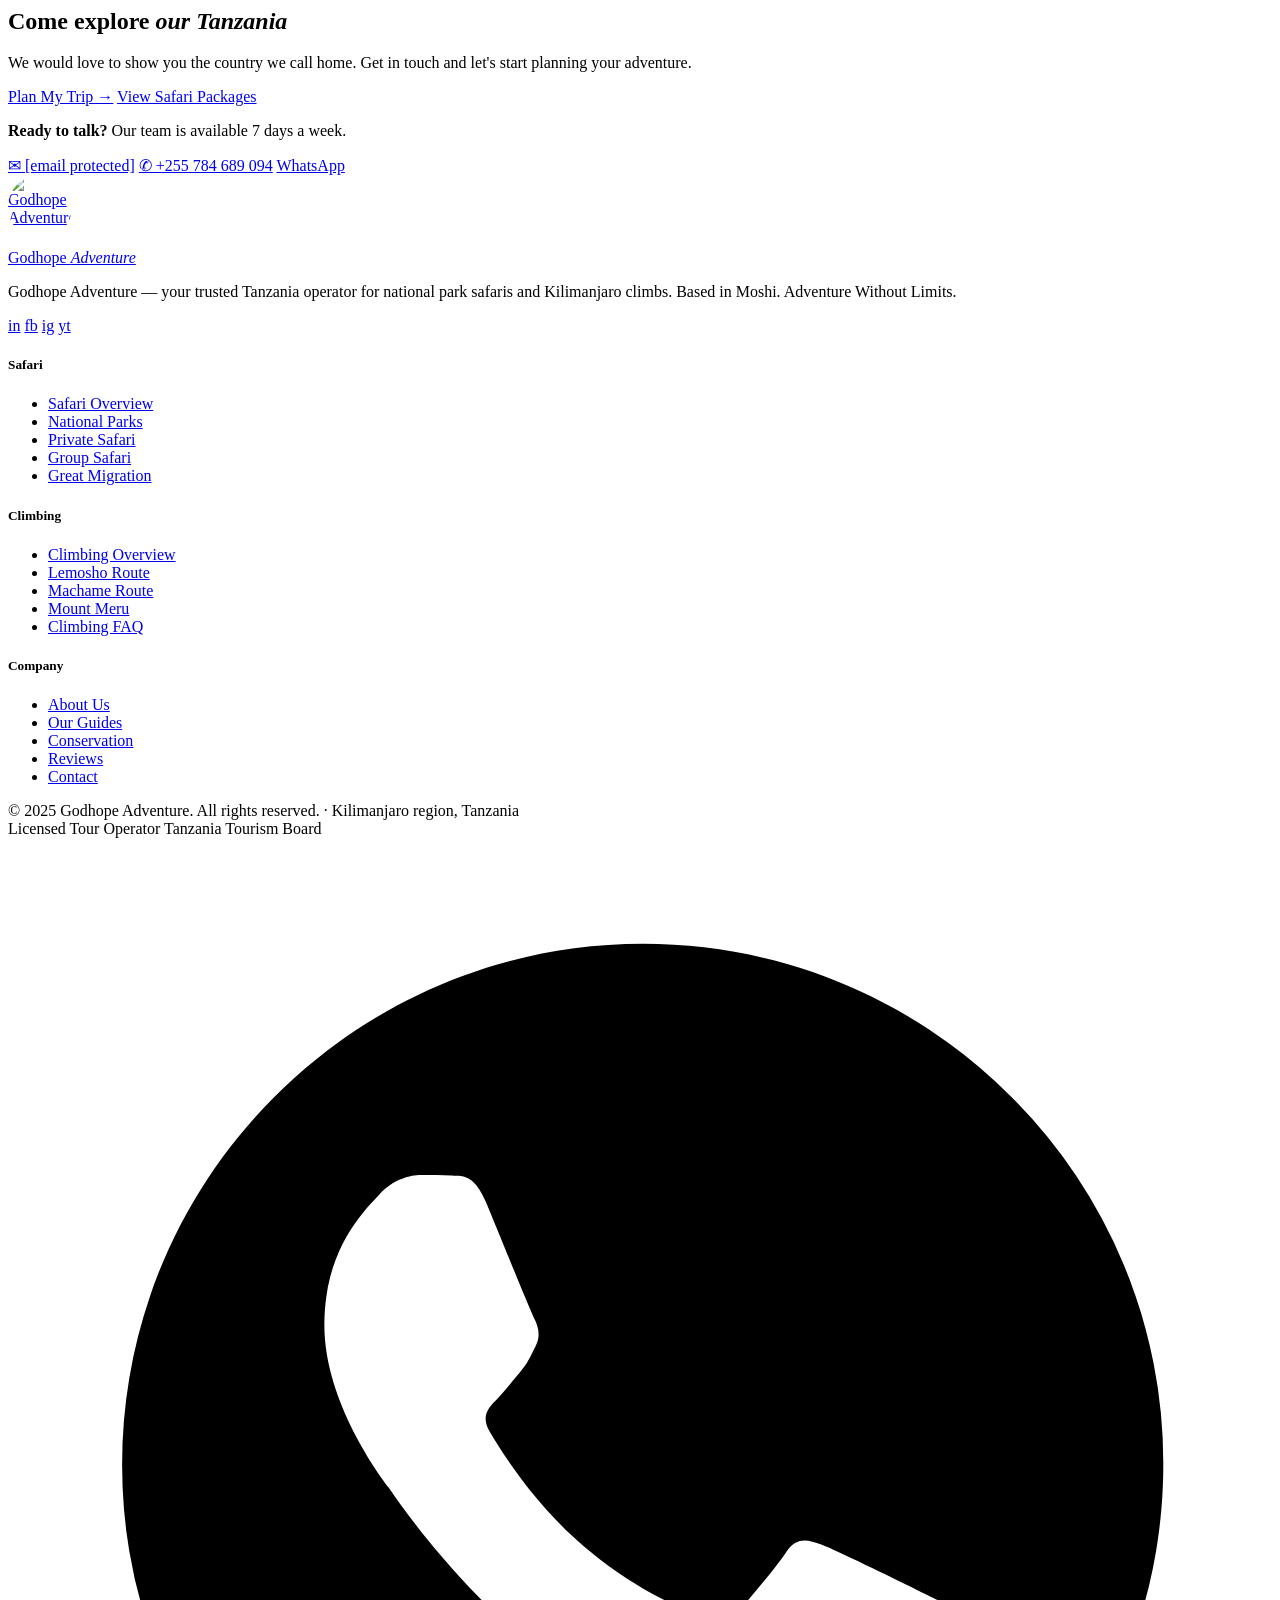
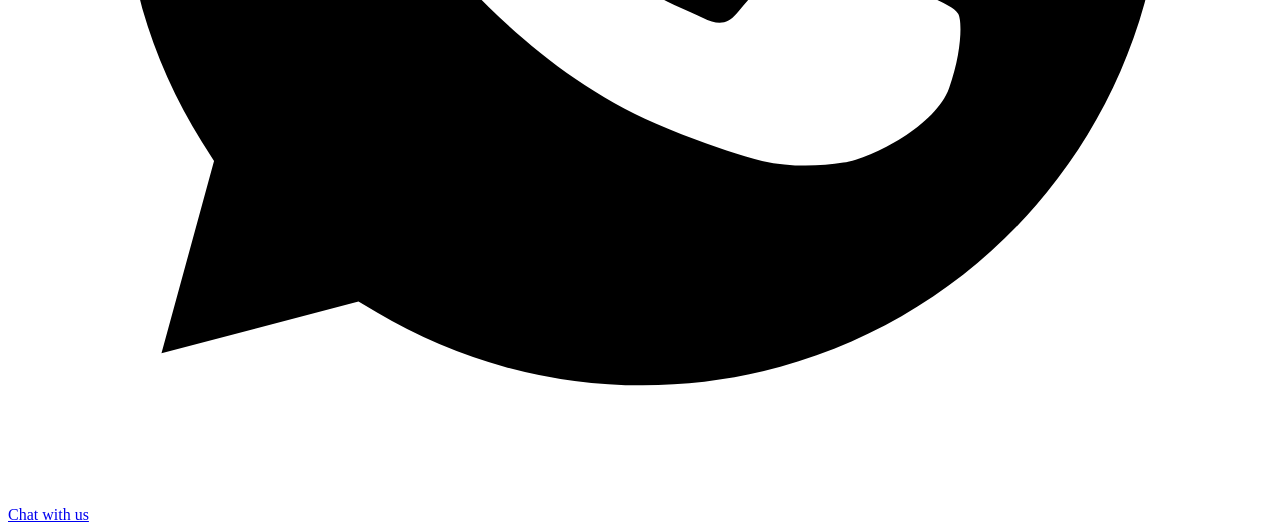
==== commit 417e7dd5: "Update location references from Moshi to Kilimanjaro region" ====
--- a/about.html
+++ b/about.html
@@ -235,7 +235,7 @@
         </div>
         <div class="split-float">
           <div class="n">2013</div>
-          <div class="l">Founded in Moshi</div>
+          <div class="l">Founded in Kilimanjaro region</div>
         </div>
       </div>
     </div>
@@ -421,7 +421,7 @@
       <img src="logo.jpg" alt="Godhope Adventure" style="width:64px;height:64px;object-fit:contain;border-radius:50%;margin-bottom:0.6rem;display:block;">
       <span>Godhope <em style="font-style:italic;">Adventure</em></span>
     </a>
-      <p class="footer-about"><span data-i18n="footer_about">Godhope Adventure — your trusted Tanzania operator for national park safaris and Kilimanjaro climbs. Based in Arusha. Adventure Without Limits.</span></p>
+      <p class="footer-about"><span data-i18n="footer_about">Godhope Adventure — your trusted Tanzania operator for national park safaris and Kilimanjaro climbs. Based in Moshi. Adventure Without Limits.</span></p>
       <div class="footer-socials">
         <a href="#" class="soc">in</a>
         <a href="#" class="soc">fb</a>
@@ -461,7 +461,7 @@
     </div>
   </div>
   <div class="footer-bottom">
-    <span>&copy; 2025 Godhope Adventure. All rights reserved. &middot; Moshi, Tanzania</span>
+    <span>&copy; 2025 Godhope Adventure. All rights reserved. &middot; Kilimanjaro region, Tanzania</span>
     <div class="footer-certs">
       <span class="cert">Licensed Tour Operator</span>
       <span class="cert">Tanzania Tourism Board</span>
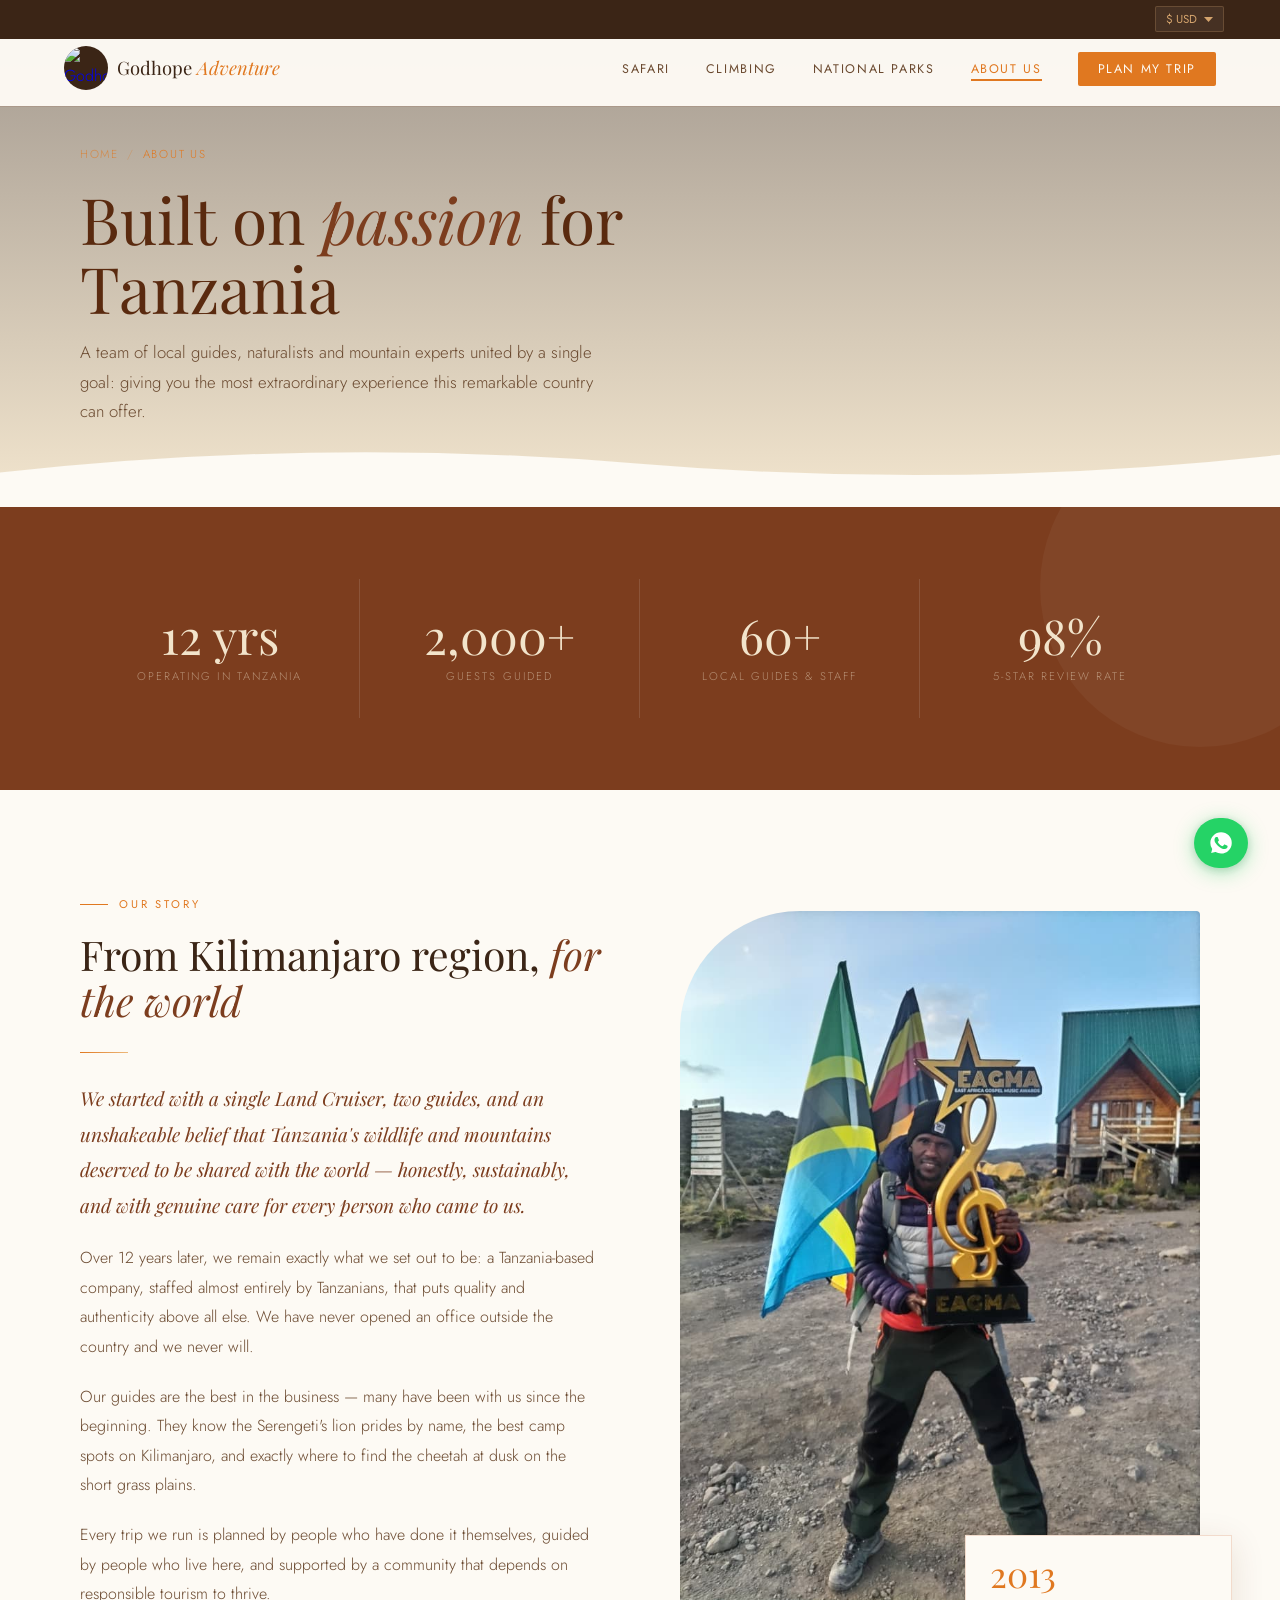
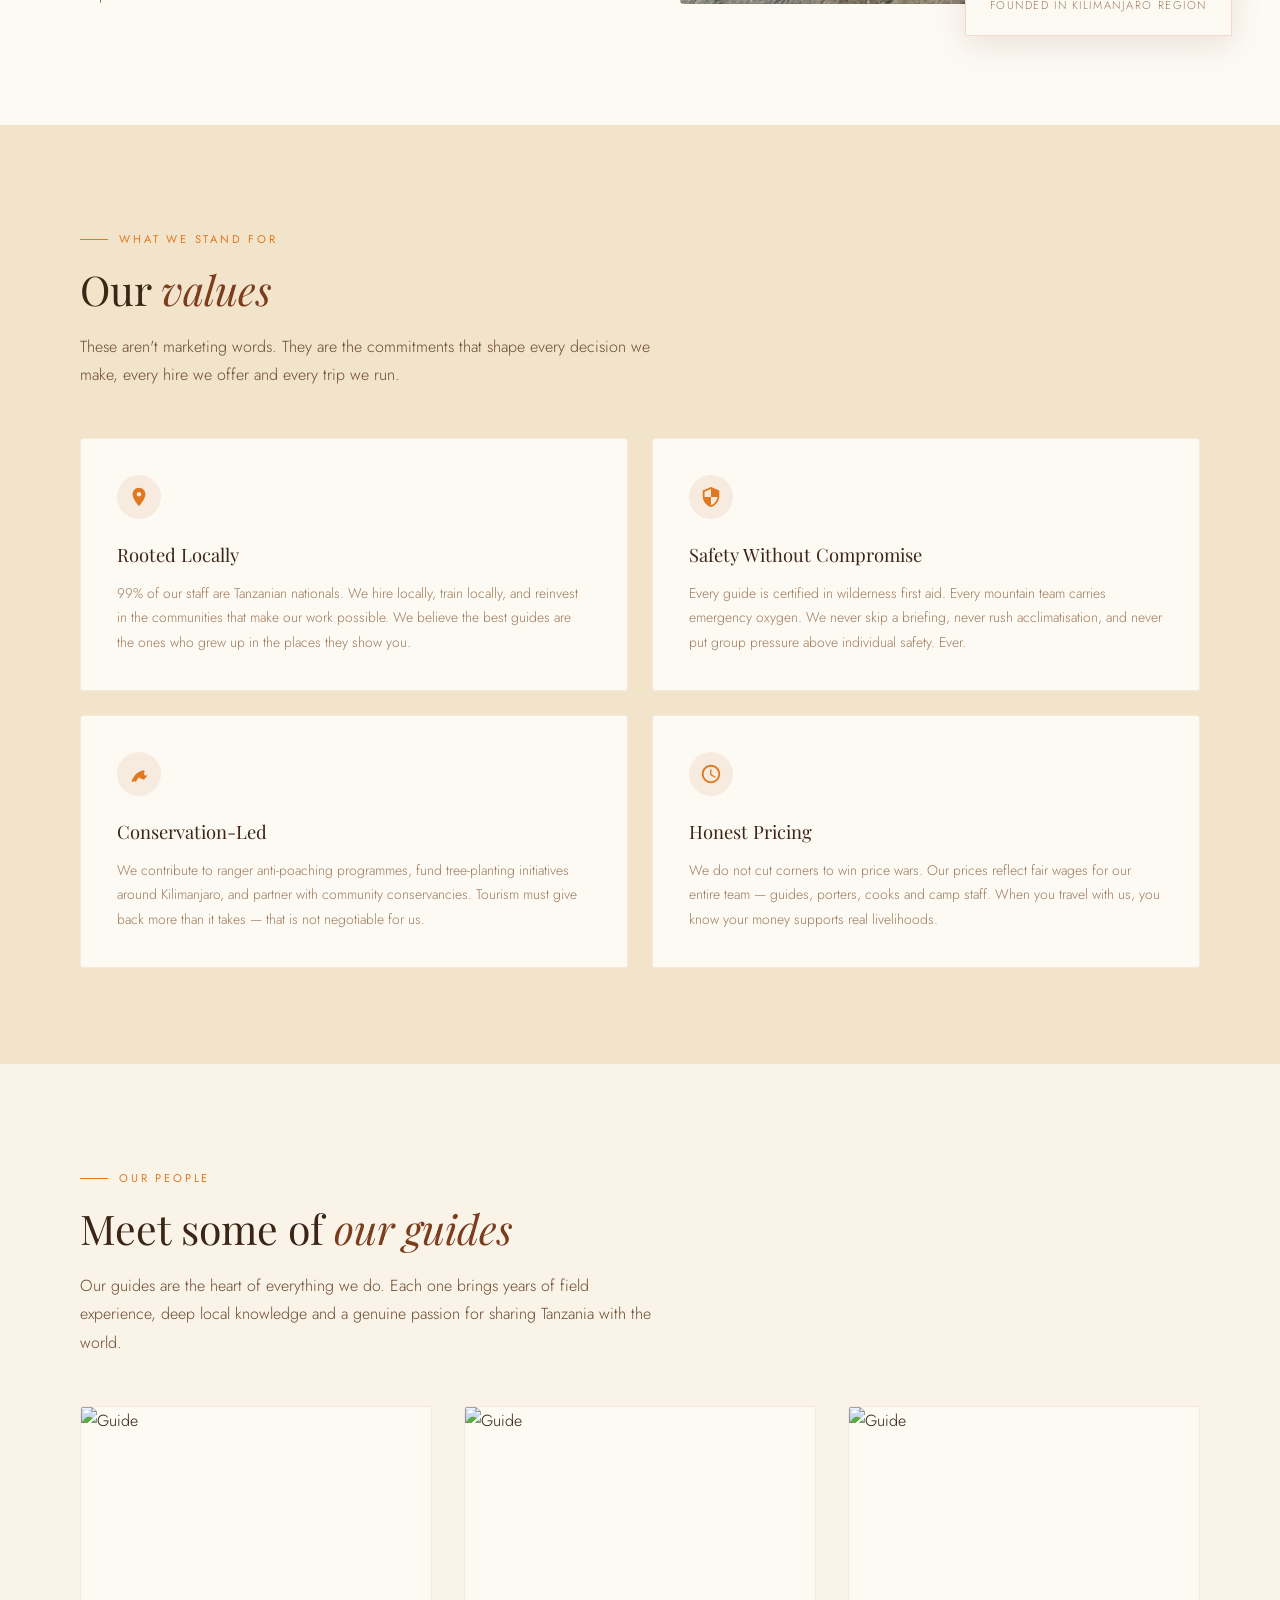
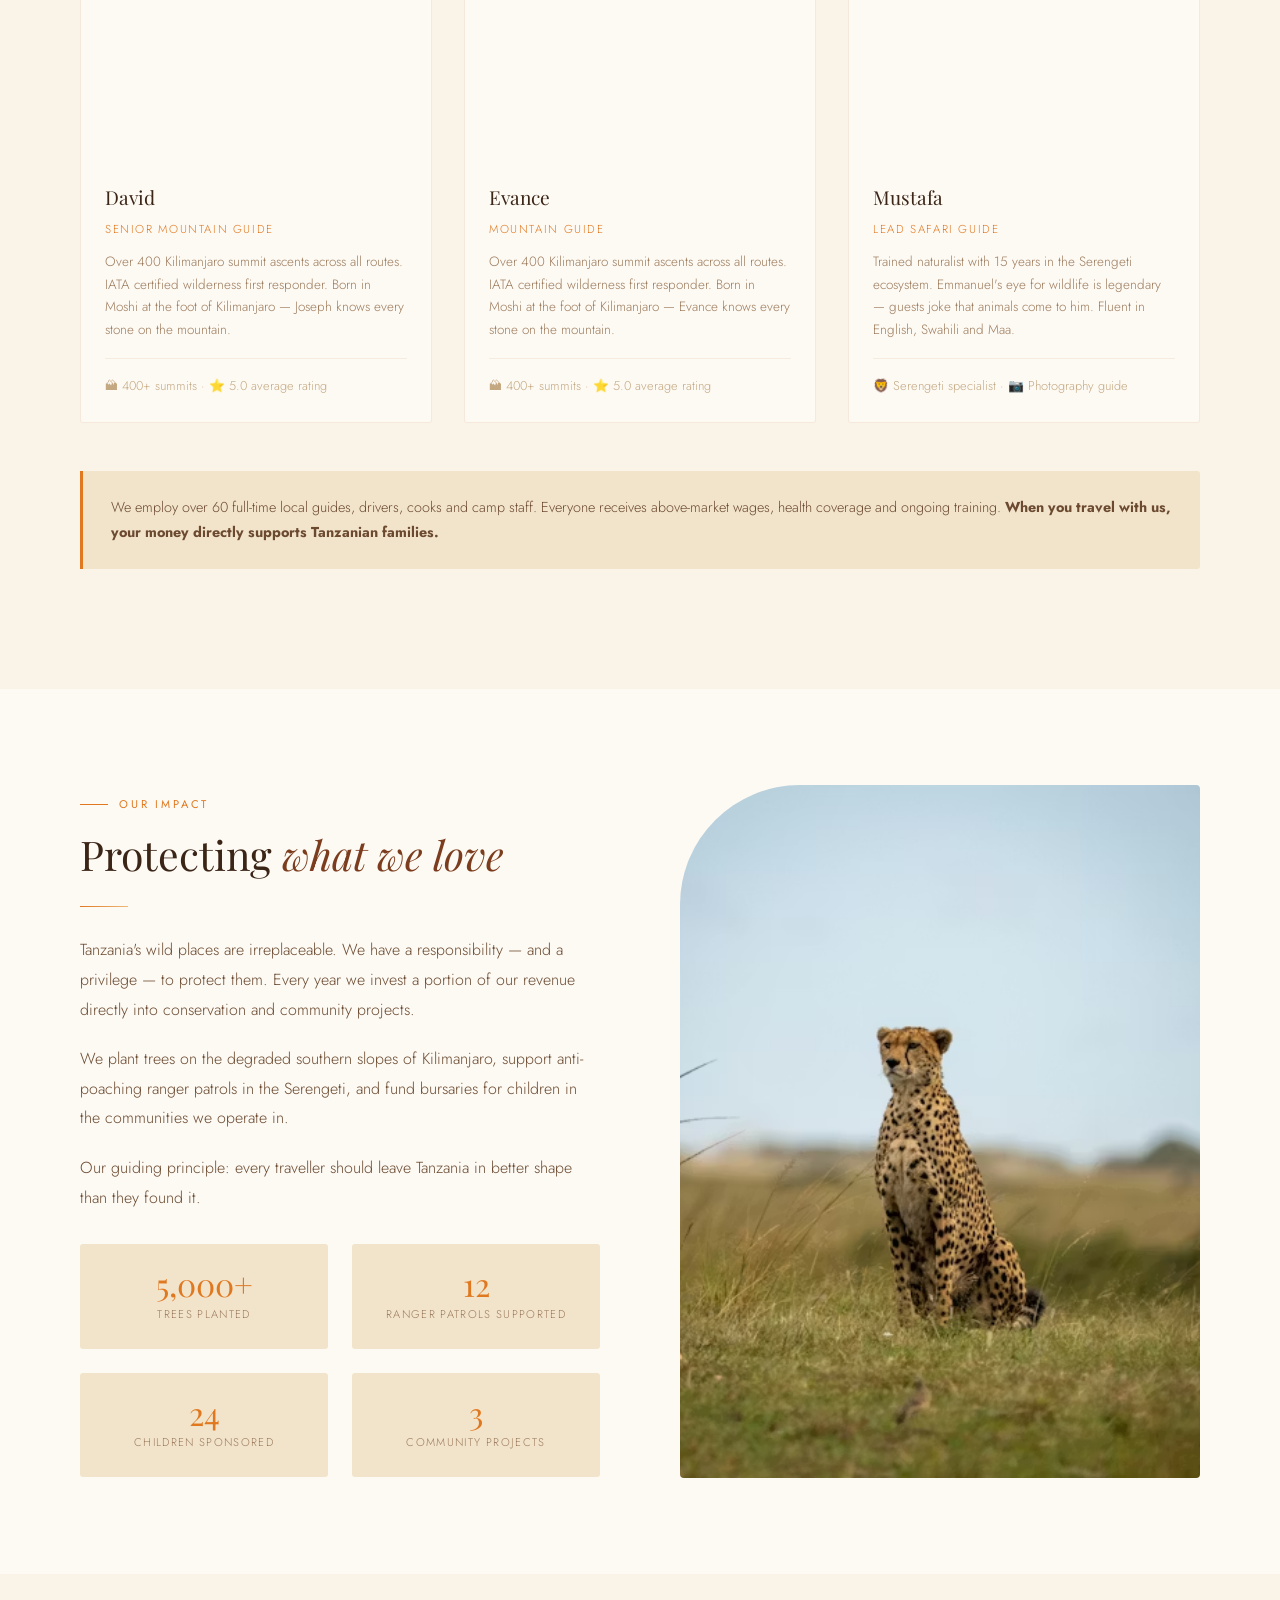
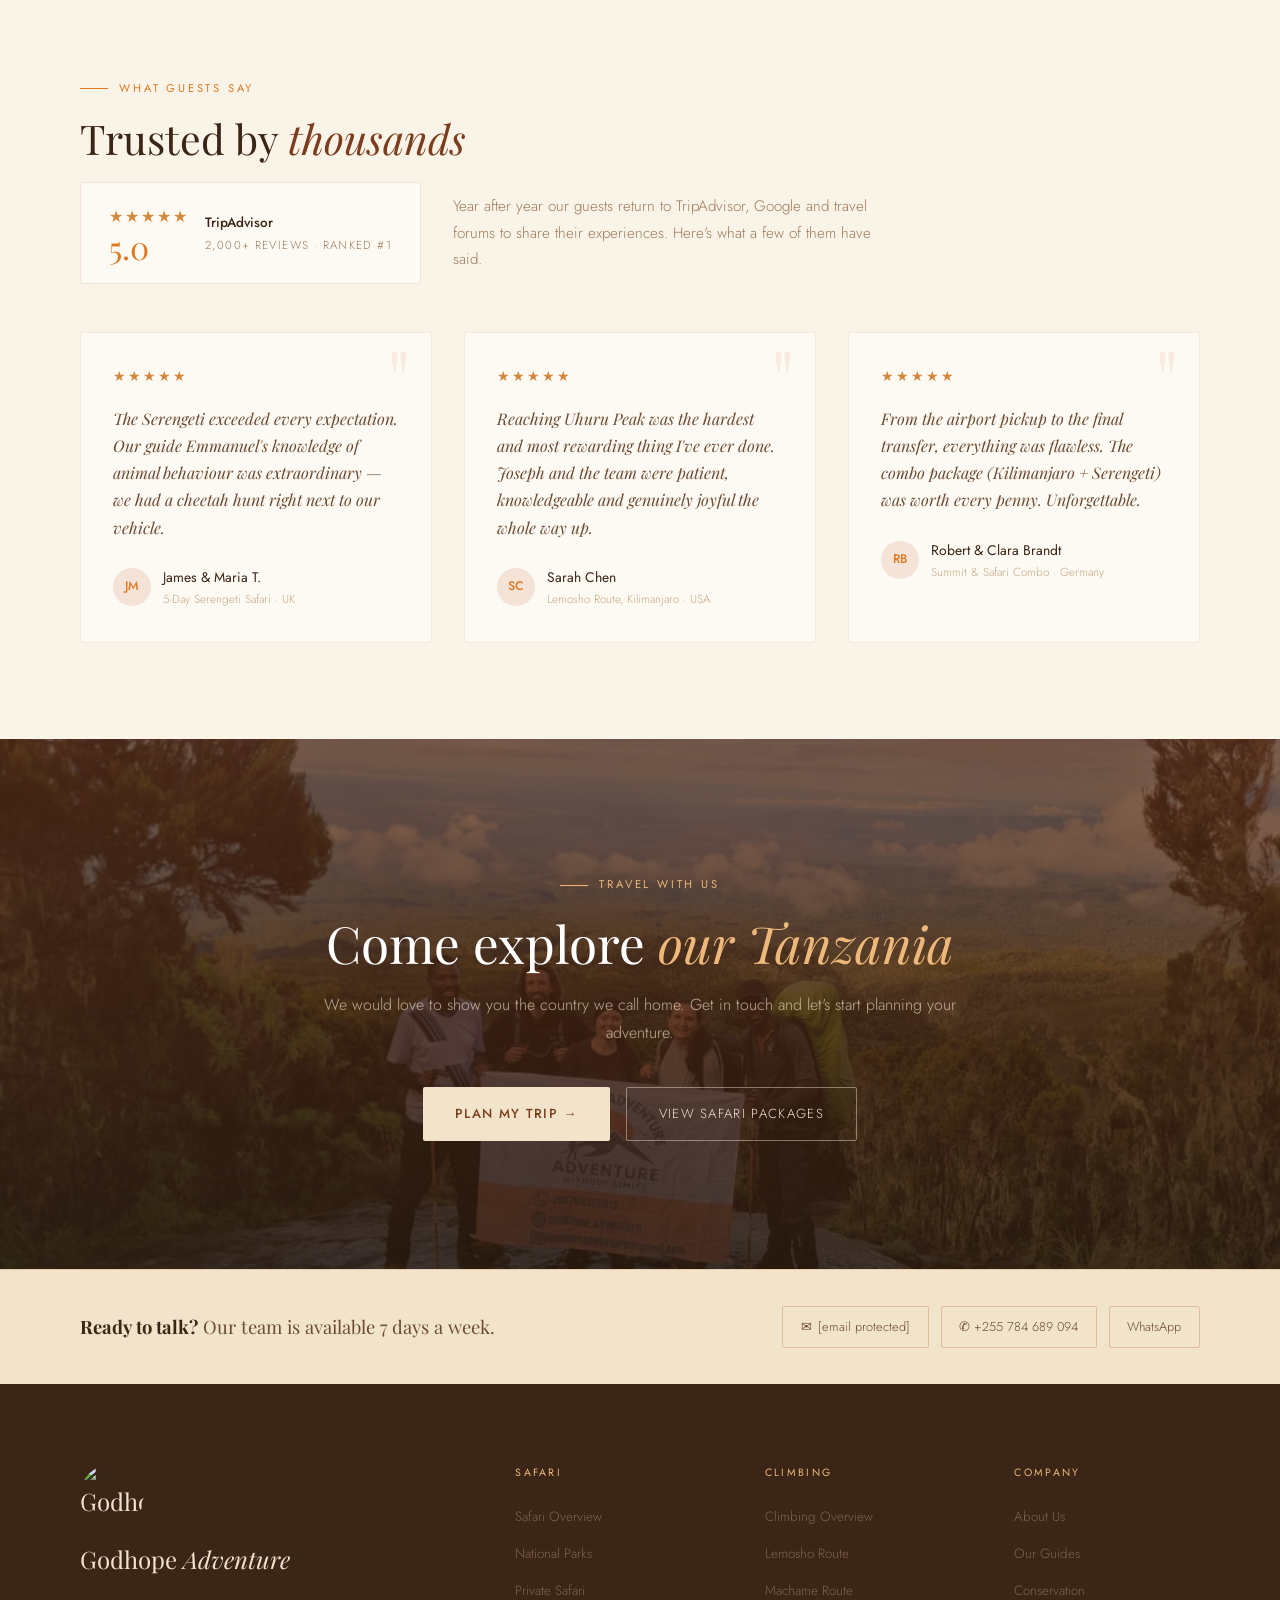
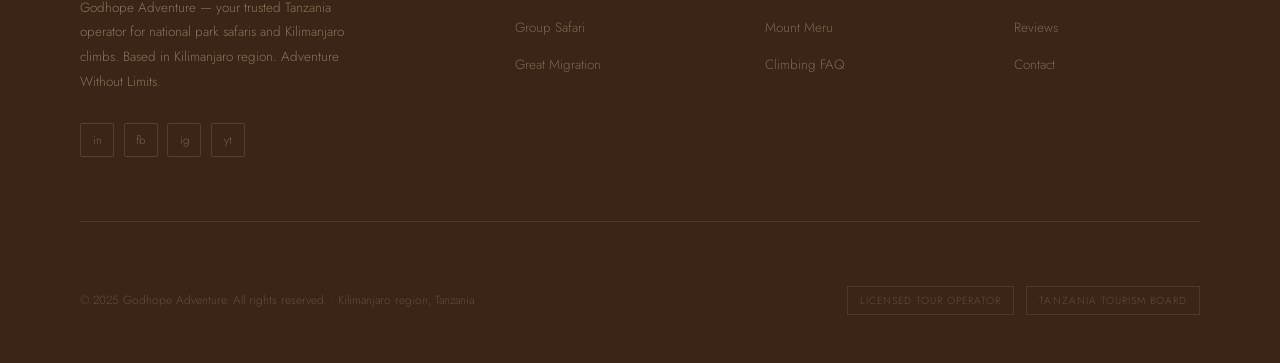
==== commit 15eca17d: "Update about.html" ====
--- a/about.html
+++ b/about.html
@@ -220,7 +220,7 @@
     <div class="story-grid">
       <div>
         <div class="section-eyebrow">Our Story</div>
-        <h2 class="section-h2">From Moshi, <em>for the world</em></h2>
+        <h2 class="section-h2">From Kilimanjaro region, <em>for the world</em></h2>
         <div class="ruled-line"></div>
         <div class="story-text">
           <p>We started with a single Land Cruiser, two guides, and an unshakeable belief that Tanzania's wildlife and mountains deserved to be shared with the world — honestly, sustainably, and with genuine care for every person who came to us.</p>
@@ -390,7 +390,7 @@
 
 <!-- CTA -->
 <section class="cta-section">
-  <div class="cta-bg" style="background-image: url('https://images.unsplash.com/photo-1516426122078-c23e76319801?w=1600&q=80');"></div>
+  <div class="cta-bg" style="background-image: url('climbing_kilimanjaro.jpeg');"></div>
   <div class="cta-overlay"></div>
   <div class="cta-inner">
     <div class="cta-eyebrow">Travel With Us</div>
@@ -421,7 +421,7 @@
       <img src="logo.jpg" alt="Godhope Adventure" style="width:64px;height:64px;object-fit:contain;border-radius:50%;margin-bottom:0.6rem;display:block;">
       <span>Godhope <em style="font-style:italic;">Adventure</em></span>
     </a>
-      <p class="footer-about"><span data-i18n="footer_about">Godhope Adventure — your trusted Tanzania operator for national park safaris and Kilimanjaro climbs. Based in Moshi. Adventure Without Limits.</span></p>
+      <p class="footer-about"><span data-i18n="footer_about">Godhope Adventure — your trusted Tanzania operator for national park safaris and Kilimanjaro climbs. Based in Kilimanjaro region. Adventure Without Limits.</span></p>
       <div class="footer-socials">
         <a href="#" class="soc">in</a>
         <a href="#" class="soc">fb</a>
--- a/style.css
+++ b/style.css
@@ -0,0 +1,292 @@
+/* ============================================================
+   GODHOPE ADVENTURE — Shared Stylesheet v2 (clean)
+   Earthy & Warm palette: terracotta, sand, clay, bark
+   ============================================================ */
+
+*,*::before,*::after{box-sizing:border-box;margin:0;padding:0}
+
+:root{
+  --clay:#7C3D1E;--clay-dark:#5A2A0F;
+  --terra:#E07820;--terra-light:#F0963A;
+  --amber:#D4863A;--amber-pale:#EDB87A;
+  --sand:#F2E4CB;--sand-light:#FAF4E8;--sand-mid:#EDD9B6;
+  --bark:#3B2516;--bark-mid:#5C3D26;
+  --warm-white:#FDFAF4;
+  --text:#2E1C0E;--text-mid:#6B4A30;--text-muted:#9C7A5B;--text-faint:#C4A882;
+  --serif:'Playfair Display',Georgia,serif;
+  --sans:'Jost',sans-serif;
+}
+
+html{scroll-behavior:smooth}
+body{background:var(--warm-white);color:var(--text);font-family:var(--sans);font-weight:300;line-height:1.75;overflow-x:hidden}
+
+
+/* ── NAV ─────────────────────────────────────────── */
+nav{position:fixed;top:30px;left:0;right:0;z-index:500;display:flex;align-items:center;justify-content:space-between;padding:1rem 4rem;transition:background .35s,padding .3s,box-shadow .3s}
+nav.scrolled{background:rgba(253,250,244,.97);padding:.75rem 4rem;box-shadow:0 1px 0 rgba(124,61,30,.12);backdrop-filter:blur(12px)}
+nav.solid{background:rgba(253,250,244,.97);box-shadow:0 1px 0 rgba(124,61,30,.12)}
+
+.nav-logo{display:flex;align-items:center;gap:.55rem;text-decoration:none;flex-shrink:0}
+.nav-logo-img{width:44px;height:44px;object-fit:contain;border-radius:50%;background:var(--bark);flex-shrink:0;display:block}
+.nav-logo-text{font-family:var(--serif);font-size:1.15rem;line-height:1.2;color:var(--warm-white);transition:color .3s}
+.nav-logo-text em{font-style:italic;color:var(--amber-pale)}
+nav.scrolled .nav-logo-text,nav.solid .nav-logo-text{color:var(--bark)}
+nav.scrolled .nav-logo-text em,nav.solid .nav-logo-text em{color:var(--terra)}
+
+.nav-links{display:flex;gap:2.25rem;list-style:none;align-items:center}
+.nav-links a{color:rgba(253,250,244,.85);text-decoration:none;font-size:.78rem;letter-spacing:.13em;text-transform:uppercase;font-weight:400;transition:color .2s;white-space:nowrap}
+nav.scrolled .nav-links a,nav.solid .nav-links a{color:var(--text-mid)}
+.nav-links a:hover{color:var(--amber-pale)}
+nav.scrolled .nav-links a:hover,nav.solid .nav-links a:hover{color:var(--terra)}
+.nav-links a.active{color:var(--terra)!important;border-bottom:2px solid var(--terra);padding-bottom:1px}
+
+.nav-cta{background:var(--terra)!important;color:var(--warm-white)!important;padding:.5rem 1.25rem!important;border-radius:2px;border-bottom:none!important;transition:background .2s!important}
+.nav-cta:hover{background:var(--clay)!important}
+.nav-cta.active{border-bottom:none!important}
+
+.hamburger{display:none;flex-direction:column;gap:5px;cursor:pointer;z-index:600;padding:4px;background:none;border:none}
+.hamburger span{display:block;width:24px;height:2px;background:rgba(253,250,244,.9);border-radius:2px;transition:background .3s}
+nav.scrolled .hamburger span,nav.solid .hamburger span{background:var(--bark)}
+
+/* ── MOBILE NAV ─────────────────────────────────────── */
+.mobile-nav{display:none;position:fixed;inset:0;z-index:700;flex-direction:column;align-items:center;justify-content:center;gap:0;background:var(--bark);overflow-y:auto}
+.mobile-nav.open{display:flex}
+.mobile-nav-close{position:absolute;top:1.25rem;right:1.25rem;width:40px;height:40px;display:flex;align-items:center;justify-content:center;font-size:1.4rem;color:var(--sand);cursor:pointer;background:rgba(255,255,255,.08);border:1px solid rgba(242,228,203,.15);border-radius:50%;line-height:1;transition:background .2s,color .2s}
+.mobile-nav-close:hover{background:var(--terra);color:#fff;border-color:var(--terra)}
+.mob-nav-logo{width:80px;height:80px;object-fit:contain;border-radius:50%;background:rgba(255,255,255,.08);display:block;flex-shrink:0;margin-bottom:1.5rem;border:2px solid rgba(237,184,122,.2)}
+.mobile-nav a{font-family:var(--serif);font-size:1.6rem;font-weight:400;color:rgba(242,228,203,.75);text-decoration:none;padding:.6rem 2rem;width:100%;text-align:center;transition:color .2s,background .2s;border-bottom:1px solid rgba(242,228,203,.06)}
+.mobile-nav a:first-of-type{border-top:1px solid rgba(242,228,203,.06)}
+.mobile-nav a:hover{color:var(--amber-pale);background:rgba(255,255,255,.04)}
+.mobile-nav a.active{color:var(--terra);background:rgba(224,120,32,.08)}
+.mobile-nav .mob-nav-cta{margin-top:1.5rem;background:var(--terra);color:#fff!important;border-radius:2px;padding:.75rem 2.5rem!important;font-size:1rem!important;border:none!important;width:auto!important;font-family:var(--sans)!important;letter-spacing:.08em;text-transform:uppercase}
+.mobile-nav .mob-nav-cta:hover{background:var(--clay)!important}
+
+
+/* ── PAGE HERO ─────────────────────────────────────── */
+.page-hero{position:relative;padding:9rem 5rem 5rem;overflow:hidden;min-height:420px;display:flex;align-items:flex-end}
+.page-hero-bg{position:absolute;inset:0;background-size:cover;background-position:center}
+.page-hero-overlay{position:absolute;inset:0;background:linear-gradient(to bottom,rgba(46,28,14,.45) 0%,rgba(242,228,203,.92) 100%)}
+.page-hero-arch{position:absolute;bottom:-2px;left:0;right:0;z-index:2}
+.page-hero-arch svg{display:block;width:100%}
+.page-hero-content{position:relative;z-index:3;max-width:780px}
+.page-hero .breadcrumb{display:flex;align-items:center;gap:.5rem;font-size:.72rem;letter-spacing:.15em;text-transform:uppercase;color:var(--terra);margin-bottom:1.25rem}
+.page-hero .breadcrumb a{color:var(--terra);text-decoration:none;opacity:.7}
+.page-hero .breadcrumb a:hover{opacity:1}
+.page-hero .breadcrumb span{opacity:.4}
+.page-hero h1{font-family:var(--serif);font-size:clamp(2.5rem,5vw,4.2rem);font-weight:400;line-height:1.08;color: var(--clay-dark);margin-bottom:1rem}
+.page-hero h1 em{font-style:italic;color:var(--clay)}
+.page-hero p{font-size:1.05rem;color:var(--text-mid);max-width:520px}
+
+/* ── LAYOUT ─────────────────────────────────────────── */
+.container{max-width:1200px;margin:0 auto}
+section{padding:6rem 5rem}
+.section-eyebrow{display:inline-flex;align-items:center;gap:.7rem;font-size:.7rem;letter-spacing:.25em;text-transform:uppercase;color:var(--terra);font-weight:400;margin-bottom:1.1rem}
+.section-eyebrow::before{content:'';display:block;width:28px;height:1px;background:var(--terra)}
+.section-h2{font-family:var(--serif);font-size:clamp(1.9rem,3.2vw,2.8rem);font-weight:400;line-height:1.12;color:var(--bark);margin-bottom:1.25rem}
+.section-h2 em{font-style:italic;color:var(--clay)}
+.section-lead{font-size:1rem;color:var(--text-mid);max-width:580px;line-height:1.8}
+.ruled-line{width:48px;height:1.5px;background:linear-gradient(to right,var(--terra),var(--amber-pale));margin:1.75rem 0}
+
+/* ── BUTTONS ─────────────────────────────────────────── */
+.btn-primary{display:inline-flex;align-items:center;gap:.6rem;background:var(--terra);color:var(--warm-white);padding:.9rem 2rem;font-size:.82rem;letter-spacing:.1em;text-transform:uppercase;font-weight:400;text-decoration:none;transition:background .2s,transform .2s;border-radius:2px;cursor:pointer;border:none;font-family:var(--sans)}
+.btn-primary:hover{background:var(--clay);transform:translateY(-1px)}
+.btn-secondary{display:inline-flex;align-items:center;gap:.6rem;background:transparent;color:var(--terra);border:1.5px solid var(--terra);padding:.85rem 2rem;font-size:.82rem;letter-spacing:.1em;text-transform:uppercase;font-weight:400;text-decoration:none;transition:all .2s;border-radius:2px;cursor:pointer;font-family:var(--sans)}
+.btn-secondary:hover{background:var(--terra);color:var(--warm-white)}
+.btn-ghost{display:inline-flex;align-items:center;gap:.5rem;color:var(--text-mid);font-size:.82rem;letter-spacing:.06em;text-decoration:none;font-weight:400;border-bottom:1px solid var(--text-faint);padding-bottom:2px;transition:color .2s,border-color .2s}
+.btn-ghost:hover{color:var(--terra);border-color:var(--terra)}
+.btn-light{display:inline-flex;align-items:center;gap:.5rem;background:var(--sand);color:var(--clay);padding:.9rem 2rem;font-size:.82rem;letter-spacing:.1em;text-transform:uppercase;font-weight:500;text-decoration:none;border-radius:2px;transition:background .2s}
+.btn-light:hover{background:var(--warm-white)}
+.btn-outline-light{display:inline-flex;align-items:center;gap:.5rem;border:1px solid rgba(242,228,203,.45);color:var(--sand);padding:.9rem 2rem;font-size:.82rem;letter-spacing:.1em;text-transform:uppercase;text-decoration:none;border-radius:2px;transition:border-color .2s,background .2s}
+.btn-outline-light:hover{border-color:var(--sand);background:rgba(242,228,203,.08)}
+
+/* ── CARDS ───────────────────────────────────────────── */
+.card{background:var(--warm-white);border:1px solid rgba(196,98,45,.12);border-radius:3px;overflow:hidden;transition:box-shadow .3s,transform .3s}
+.card:hover{box-shadow:0 12px 40px rgba(124,61,30,.13);transform:translateY(-4px)}
+.card-img{overflow:hidden;position:relative}
+.card-img img{width:100%;height:100%;object-fit:cover;transition:transform .5s;display:block}
+.card:hover .card-img img{transform:scale(1.05)}
+.card-tag{position:absolute;top:1rem;left:1rem;background:var(--terra);color:var(--warm-white);font-size:.62rem;letter-spacing:.18em;text-transform:uppercase;padding:.25rem .7rem;border-radius:1px}
+.card-body{padding:1.5rem}
+.card-label{font-size:.68rem;letter-spacing:.14em;text-transform:uppercase;color:var(--text-faint);margin-bottom:.35rem}
+.card-title{font-family:var(--serif);font-size:1.2rem;color:var(--bark);margin-bottom:.4rem;line-height:1.25}
+.card-desc{font-size:.85rem;color:var(--text-muted);margin-bottom:1.1rem;line-height:1.7}
+.card-footer{display:flex;align-items:center;justify-content:space-between}
+.card-price{font-family:var(--serif);font-size:1.35rem;color:var(--clay)}
+.card-price sup{font-family:var(--sans);font-size:.68rem;color:var(--text-muted)}
+.card-arrow{width:34px;height:34px;border:1px solid rgba(196,98,45,.3);display:flex;align-items:center;justify-content:center;color:var(--terra);font-size:.85rem;border-radius:2px;transition:background .2s,color .2s}
+.card:hover .card-arrow{background:var(--terra);color:var(--warm-white)}
+
+/* ── GRIDS ───────────────────────────────────────────── */
+.grid-3{display:grid;grid-template-columns:repeat(3,1fr);gap:2rem}
+.grid-2{display:grid;grid-template-columns:1fr 1fr;gap:3rem}
+.grid-4{display:grid;grid-template-columns:repeat(4,1fr);gap:1.5rem}
+.split{display:grid;grid-template-columns:1fr 1fr;gap:5rem;align-items:center}
+
+/* ── ROUTE LIST ──────────────────────────────────────── */
+.route-list{margin:1.75rem 0;display:flex;flex-direction:column}
+.route-row{display:flex;align-items:center;padding:.85rem 0;border-bottom:1px solid rgba(196,98,45,.12);gap:1rem;text-decoration:none;transition:padding-left .2s}
+.route-row:first-child{border-top:1px solid rgba(196,98,45,.12)}
+.route-row:hover{padding-left:.5rem}
+.rdot{width:7px;height:7px;border-radius:50%;background:var(--amber);flex-shrink:0;transition:background .2s}
+.route-row:hover .rdot{background:var(--terra)}
+.rname{flex:1;font-size:.9rem;color:var(--text-mid);font-weight:400}
+.rbadge{font-size:.62rem;letter-spacing:.1em;text-transform:uppercase;color:var(--terra);background:rgba(196,98,45,.1);padding:.2rem .6rem;border-radius:1px;white-space:nowrap}
+.rdays{font-size:.76rem;color:var(--text-faint);white-space:nowrap}
+
+/* ── STATS BAND ──────────────────────────────────────── */
+.stats-band{background:var(--clay);padding:4.5rem 5rem;position:relative;overflow:hidden}
+.stats-band::before{content:'';position:absolute;top:-80px;right:-80px;width:320px;height:320px;border-radius:50%;background:rgba(255,255,255,.04)}
+.stats-inner{max-width:1200px;margin:0 auto;display:grid;grid-template-columns:repeat(4,1fr);position:relative;z-index:2}
+.stat-item{padding:2rem 2.5rem;text-align:center;border-right:1px solid rgba(255,255,255,.12)}
+.stat-item:last-child{border-right:none}
+.stat-n{font-family:var(--serif);font-size:3rem;font-weight:400;color:var(--sand);line-height:1}
+.stat-l{font-size:.7rem;letter-spacing:.18em;text-transform:uppercase;color:rgba(242,228,203,.5);margin-top:.5rem}
+
+/* ── TESTIMONIALS ────────────────────────────────────── */
+.testi-card{background:var(--warm-white);border:1px solid rgba(196,98,45,.12);padding:2rem;position:relative;border-radius:3px}
+.testi-q{font-family:var(--serif);font-size:5rem;line-height:.7;color:rgba(196,98,45,.1);position:absolute;top:1rem;right:1.25rem}
+.testi-stars{color:var(--amber);font-size:.85rem;letter-spacing:2px;margin-bottom:1rem}
+.testi-text{font-family:var(--serif);font-style:italic;font-size:1rem;color:var(--text-mid);line-height:1.7;margin-bottom:1.5rem}
+.testi-author{display:flex;align-items:center;gap:.75rem}
+.testi-av{width:38px;height:38px;border-radius:50%;background:rgba(196,98,45,.15);display:flex;align-items:center;justify-content:center;font-size:.78rem;color:var(--terra);font-weight:500;flex-shrink:0}
+.testi-name{font-size:.87rem;color:var(--bark);font-weight:400}
+.testi-trip{font-size:.73rem;color:var(--text-faint)}
+
+/* ── MISC ─────────────────────────────────────────────── */
+.info-box{background:var(--sand);border-left:3px solid var(--terra);padding:1.5rem 1.75rem;border-radius:0 3px 3px 0;margin:1.5rem 0}
+.info-box p{font-size:.9rem;color:var(--text-mid)}
+
+.split-visual{position:relative}
+.split-img-frame{position:relative;overflow:hidden;aspect-ratio:3/4;border-radius:120px 4px 4px 4px}
+.split-img-frame.alt{border-radius:4px 4px 4px 120px}
+.split-img-frame.square{border-radius:4px;aspect-ratio:4/3}
+.split-img-frame img{width:100%;height:100%;object-fit:cover;transition:transform .7s ease;display:block}
+.split-img-frame:hover img{transform:scale(1.04)}
+.split-float{position:absolute;bottom:-2rem;right:-2rem;background:var(--warm-white);border:1px solid rgba(196,98,45,.2);padding:1.25rem 1.5rem;box-shadow:0 8px 32px rgba(91,42,15,.12);min-width:150px}
+.split-float.left{left:-2rem;right:auto}
+.split-float .n{font-family:var(--serif);font-size:2.2rem;color:var(--terra);line-height:1}
+.split-float .l{font-size:.7rem;letter-spacing:.14em;text-transform:uppercase;color:var(--text-muted);margin-top:.3rem}
+
+.trust-grid{display:grid;grid-template-columns:repeat(3,1fr);gap:0;border:1px solid rgba(196,98,45,.15)}
+.trust-card{padding:2.5rem;border-right:1px solid rgba(196,98,45,.15);border-bottom:1px solid rgba(196,98,45,.15);transition:background .25s}
+.trust-card:hover{background:rgba(242,228,203,.42)}
+.trust-card:nth-child(3n){border-right:none}
+.trust-card:nth-last-child(-n+3){border-bottom:none}
+.trust-icon{width:42px;height:42px;margin-bottom:1.25rem;background:rgba(196,98,45,.1);border-radius:50%;display:flex;align-items:center;justify-content:center}
+.trust-icon svg{fill:var(--terra);width:20px;height:20px}
+.trust-title{font-family:var(--serif);font-size:1.1rem;color:var(--bark);margin-bottom:.6rem}
+.trust-text{font-size:.86rem;color:var(--text-muted);line-height:1.75}
+
+.cta-section{position:relative;padding:8rem 5rem;overflow:hidden;text-align:center}
+.cta-bg{position:absolute;inset:0;background-size:cover;background-position:center}
+.cta-overlay{position:absolute;inset:0;background:linear-gradient(rgba(91,42,15,.72),rgba(46,28,14,.82))}
+.cta-inner{position:relative;z-index:2;max-width:680px;margin:0 auto}
+.cta-eyebrow{display:inline-flex;align-items:center;gap:.7rem;font-size:.7rem;letter-spacing:.25em;text-transform:uppercase;color:var(--amber-pale);font-weight:400;margin-bottom:1.25rem}
+.cta-eyebrow::before{content:'';display:block;width:28px;height:1px;background:var(--amber-pale)}
+.cta-h2{font-family:var(--serif);font-size:clamp(2.2rem,4vw,3.5rem);font-weight:400;color:#fff;line-height:1.1;margin-bottom:1.25rem}
+.cta-h2 em{font-style:italic;color:var(--amber-pale)}
+.cta-p{font-size:1rem;color:rgba(242,228,203,.7);margin-bottom:2.5rem}
+.cta-btns{display:flex;gap:1rem;justify-content:center;flex-wrap:wrap}
+
+.contact-strip{background:var(--sand);border-top:1px solid rgba(196,98,45,.18);padding:2.25rem 5rem;display:flex;align-items:center;justify-content:space-between;gap:2rem;flex-wrap:wrap}
+.contact-strip-copy{font-family:var(--serif);font-size:1.15rem;color:var(--text-mid)}
+.contact-strip-copy strong{color:var(--bark)}
+.contact-chips{display:flex;gap:.75rem;flex-wrap:wrap}
+.chip{display:inline-flex;align-items:center;gap:.4rem;border:1px solid rgba(196,98,45,.3);color:var(--text-mid);padding:.55rem 1.1rem;font-size:.8rem;text-decoration:none;border-radius:2px;transition:border-color .2s,color .2s}
+.chip:hover{border-color:var(--terra);color:var(--terra)}
+
+footer{background:var(--bark);padding:5rem 5rem 3rem}
+.footer-top{display:grid;grid-template-columns:2fr 1fr 1fr 1fr;gap:4rem;margin-bottom:4rem;padding-bottom:4rem;border-bottom:1px solid rgba(242,228,203,.1)}
+.footer-logo{font-family:var(--serif);font-size:1.5rem;color:var(--sand);margin-bottom:1rem;display:block;text-decoration:none}
+.footer-about{font-size:.84rem;color:rgba(196,164,130,.6);line-height:1.85;max-width:270px;margin-bottom:1.75rem}
+.footer-socials{display:flex;gap:.6rem}
+.soc{width:34px;height:34px;border:1px solid rgba(196,164,130,.2);display:flex;align-items:center;justify-content:center;color:rgba(196,164,130,.45);text-decoration:none;font-size:.72rem;border-radius:2px;transition:all .2s}
+.soc:hover{border-color:var(--amber-pale);color:var(--amber-pale)}
+.footer-col h5{font-size:.66rem;letter-spacing:.22em;text-transform:uppercase;color:var(--amber-pale);margin-bottom:1.25rem;font-weight:400}
+.footer-col ul{list-style:none;display:flex;flex-direction:column;gap:.55rem}
+.footer-col ul a{color:rgba(196,164,130,.5);text-decoration:none;font-size:.84rem;transition:color .2s}
+.footer-col ul a:hover{color:var(--sand-mid)}
+.footer-bottom{display:flex;align-items:center;justify-content:space-between;font-size:.74rem;color:rgba(196,164,130,.3);flex-wrap:wrap;gap:1rem}
+.footer-certs{display:flex;gap:.75rem}
+.cert{border:1px solid rgba(196,164,130,.15);padding:.3rem .75rem;font-size:.64rem;letter-spacing:.1em;text-transform:uppercase;color:rgba(196,164,130,.3)}
+
+/* ── WHATSAPP FLOAT ───────────────────────────────── */
+.wa-float{position:fixed;bottom:2rem;right:2rem;z-index:800;display:flex;align-items:center;gap:.6rem;background:#25D366;color:#fff;padding:.75rem 1.1rem .75rem .85rem;border-radius:50px;text-decoration:none;box-shadow:0 4px 20px rgba(37,211,102,.4),0 2px 8px rgba(0,0,0,.15);transition:transform .2s,box-shadow .2s,max-width .3s,padding .3s;overflow:hidden;max-width:54px;animation:wa-pulse 2.5s ease-out 2s 3}
+.wa-float:hover{transform:translateY(-2px);box-shadow:0 8px 28px rgba(37,211,102,.5),0 4px 12px rgba(0,0,0,.15);max-width:200px;padding:.75rem 1.25rem .75rem .9rem}
+.wa-float svg{width:26px;height:26px;fill:#fff;flex-shrink:0}
+.wa-float-label{font-family:var(--sans);font-size:.82rem;font-weight:500;letter-spacing:.04em;white-space:nowrap;opacity:0;transform:translateX(-6px);transition:opacity .2s .05s,transform .2s .05s;pointer-events:none}
+.wa-float:hover .wa-float-label{opacity:1;transform:translateX(0)}
+@keyframes wa-pulse{0%{box-shadow:0 0 0 0 rgba(37,211,102,.5),0 4px 20px rgba(37,211,102,.4)}70%{box-shadow:0 0 0 12px rgba(37,211,102,0),0 4px 20px rgba(37,211,102,.4)}100%{box-shadow:0 0 0 0 rgba(37,211,102,0),0 4px 20px rgba(37,211,102,.4)}}
+
+/* ── ANIMATIONS ───────────────────────────────────── */
+@keyframes riseIn{from{opacity:0;transform:translateY(28px)}to{opacity:1;transform:translateY(0)}}
+.rise{opacity:0;animation:riseIn .8s forwards}
+.d1{animation-delay:.1s}.d2{animation-delay:.25s}.d3{animation-delay:.4s}.d4{animation-delay:.55s}
+
+/* ── INTRO BAND ───────────────────────────────────── */
+.intro-band{background:var(--sand);padding:2.5rem 5rem;display:flex;gap:0;border-top:1px solid rgba(196,98,45,.15);border-bottom:1px solid rgba(196,98,45,.15)}
+.intro-pill{display:flex;align-items:center;gap:1rem;flex:1;padding:0 2.5rem;border-right:1px solid rgba(196,98,45,.18)}
+.intro-pill:first-child{padding-left:0}
+.intro-pill:last-child{border-right:none}
+.intro-pill-icon{width:44px;height:44px;flex-shrink:0;background:var(--terra);border-radius:50%;display:flex;align-items:center;justify-content:center}
+.intro-pill-icon svg{fill:var(--warm-white);width:20px;height:20px}
+.intro-pill-text strong{display:block;font-weight:500;color:var(--bark);font-size:.92rem}
+.intro-pill-text span{font-size:.8rem;color:var(--text-muted)}
+
+/* ── FILTER / ACCORDION / FORM ────────────────────── */
+.filter-row{display:flex;gap:.5rem;flex-wrap:wrap}
+.flt{background:none;border:1px solid rgba(196,98,45,.22);padding:.5rem 1.35rem;font-family:var(--sans);font-size:.74rem;letter-spacing:.12em;text-transform:uppercase;font-weight:400;color:var(--text-muted);cursor:pointer;transition:all .2s;border-radius:1px}
+.flt.on{background:var(--terra);border-color:var(--terra);color:var(--warm-white)}
+.flt:hover:not(.on){border-color:var(--terra);color:var(--terra)}
+
+.accordion-item{border-bottom:1px solid rgba(196,98,45,.15)}
+.accordion-item:first-child{border-top:1px solid rgba(196,98,45,.15)}
+.accordion-btn{width:100%;display:flex;align-items:center;justify-content:space-between;padding:1.25rem 0;background:none;border:none;cursor:pointer;font-family:var(--sans);text-align:left}
+.accordion-btn-text{font-size:1rem;color:var(--bark);font-weight:400}
+.accordion-icon{width:24px;height:24px;border:1px solid rgba(196,98,45,.3);border-radius:50%;display:flex;align-items:center;justify-content:center;color:var(--terra);font-size:1rem;flex-shrink:0;transition:transform .3s}
+.accordion-item.open .accordion-icon{transform:rotate(45deg)}
+.accordion-body{max-height:0;overflow:hidden;transition:max-height .4s ease}
+.accordion-body-inner{padding:0 0 1.25rem;font-size:.92rem;color:var(--text-muted);line-height:1.8}
+
+.form-group{margin-bottom:1.5rem}
+.form-label{display:block;font-size:.76rem;letter-spacing:.12em;text-transform:uppercase;color:var(--text-mid);margin-bottom:.5rem;font-weight:400}
+.form-input,.form-select,.form-textarea{width:100%;padding:.85rem 1rem;background:var(--warm-white);border:1px solid rgba(196,98,45,.25);color:var(--text);font-family:var(--sans);font-size:.95rem;font-weight:300;border-radius:2px;transition:border-color .2s,box-shadow .2s;outline:none}
+.form-input:focus,.form-select:focus,.form-textarea:focus{border-color:var(--terra);box-shadow:0 0 0 3px rgba(196,98,45,.08)}
+.form-textarea{min-height:130px;resize:vertical}
+.form-select{appearance:none;background-image:url("data:image/svg+xml,%3Csvg xmlns='http://www.w3.org/2000/svg' width='12' height='8' viewBox='0 0 12 8'%3E%3Cpath fill='%239C7A5B' d='M6 8L0 0h12z'/%3E%3C/svg%3E");background-repeat:no-repeat;background-position:right 1rem center;padding-right:2.5rem}
+
+/* ── RESPONSIVE ───────────────────────────────────── */
+@media(max-width:960px){
+  nav{padding:.9rem 1.5rem!important}
+  .nav-links{display:none!important}
+  .hamburger{display:flex!important}
+  section{padding:4rem 1.5rem}
+  .page-hero{padding:7rem 1.5rem 4rem;min-height:360px}
+  .intro-band{flex-direction:column;padding:2.5rem 1.5rem}
+  .intro-pill{padding:0;border-right:none;border-bottom:1px solid rgba(196,98,45,.15);padding-bottom:1.25rem}
+  .intro-pill:last-child{border-bottom:none;padding-bottom:0}
+  .split{grid-template-columns:1fr;gap:3rem}
+  .split-float,.split-float.left{display:none}
+  .grid-3{grid-template-columns:1fr}
+  .grid-2{grid-template-columns:1fr;gap:2rem}
+  .grid-4{grid-template-columns:1fr 1fr}
+  .trust-grid{grid-template-columns:1fr}
+  .trust-card{border-right:none}
+  .stats-inner{grid-template-columns:1fr 1fr}
+  .stat-item:nth-child(2n){border-right:none}
+  .stat-item{border-bottom:1px solid rgba(255,255,255,.08)}
+  .stats-band{padding:3rem 1.5rem}
+  .cta-section{padding:5rem 1.5rem}
+  .cta-btns{flex-direction:column;align-items:center}
+  .contact-strip{flex-direction:column;padding:2rem 1.5rem;text-align:center}
+  .contact-chips{justify-content:center}
+  .footer-top{grid-template-columns:1fr;gap:2rem}
+  .footer-bottom{flex-direction:column;text-align:center}
+  footer{padding:3.5rem 1.5rem 2rem}
+  .wa-float{bottom:1.25rem;right:1.25rem;padding:.7rem;border-radius:50%;max-width:48px}
+  .wa-float:hover{max-width:48px;padding:.7rem;border-radius:50%}
+  .wa-float-label{display:none}
+}
+@media(max-width:600px){
+  .grid-4{grid-template-columns:1fr}
+}
